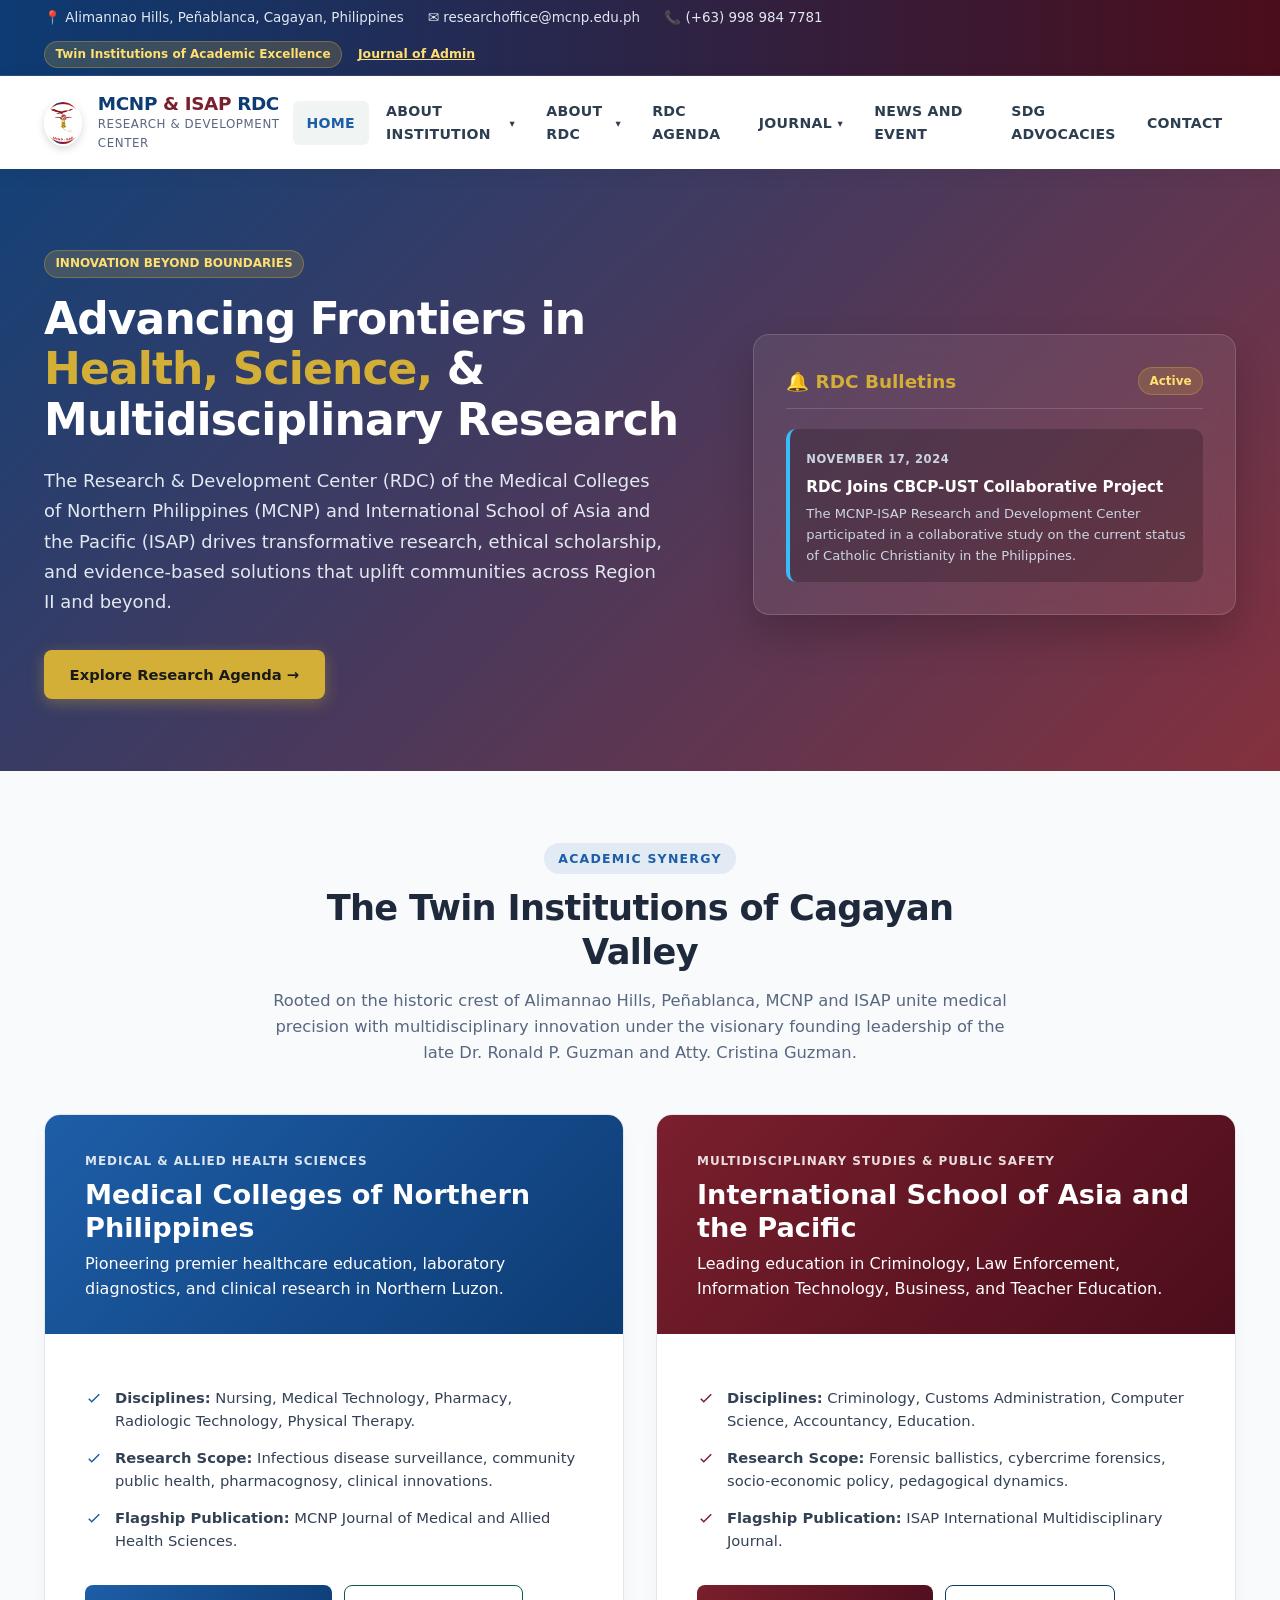
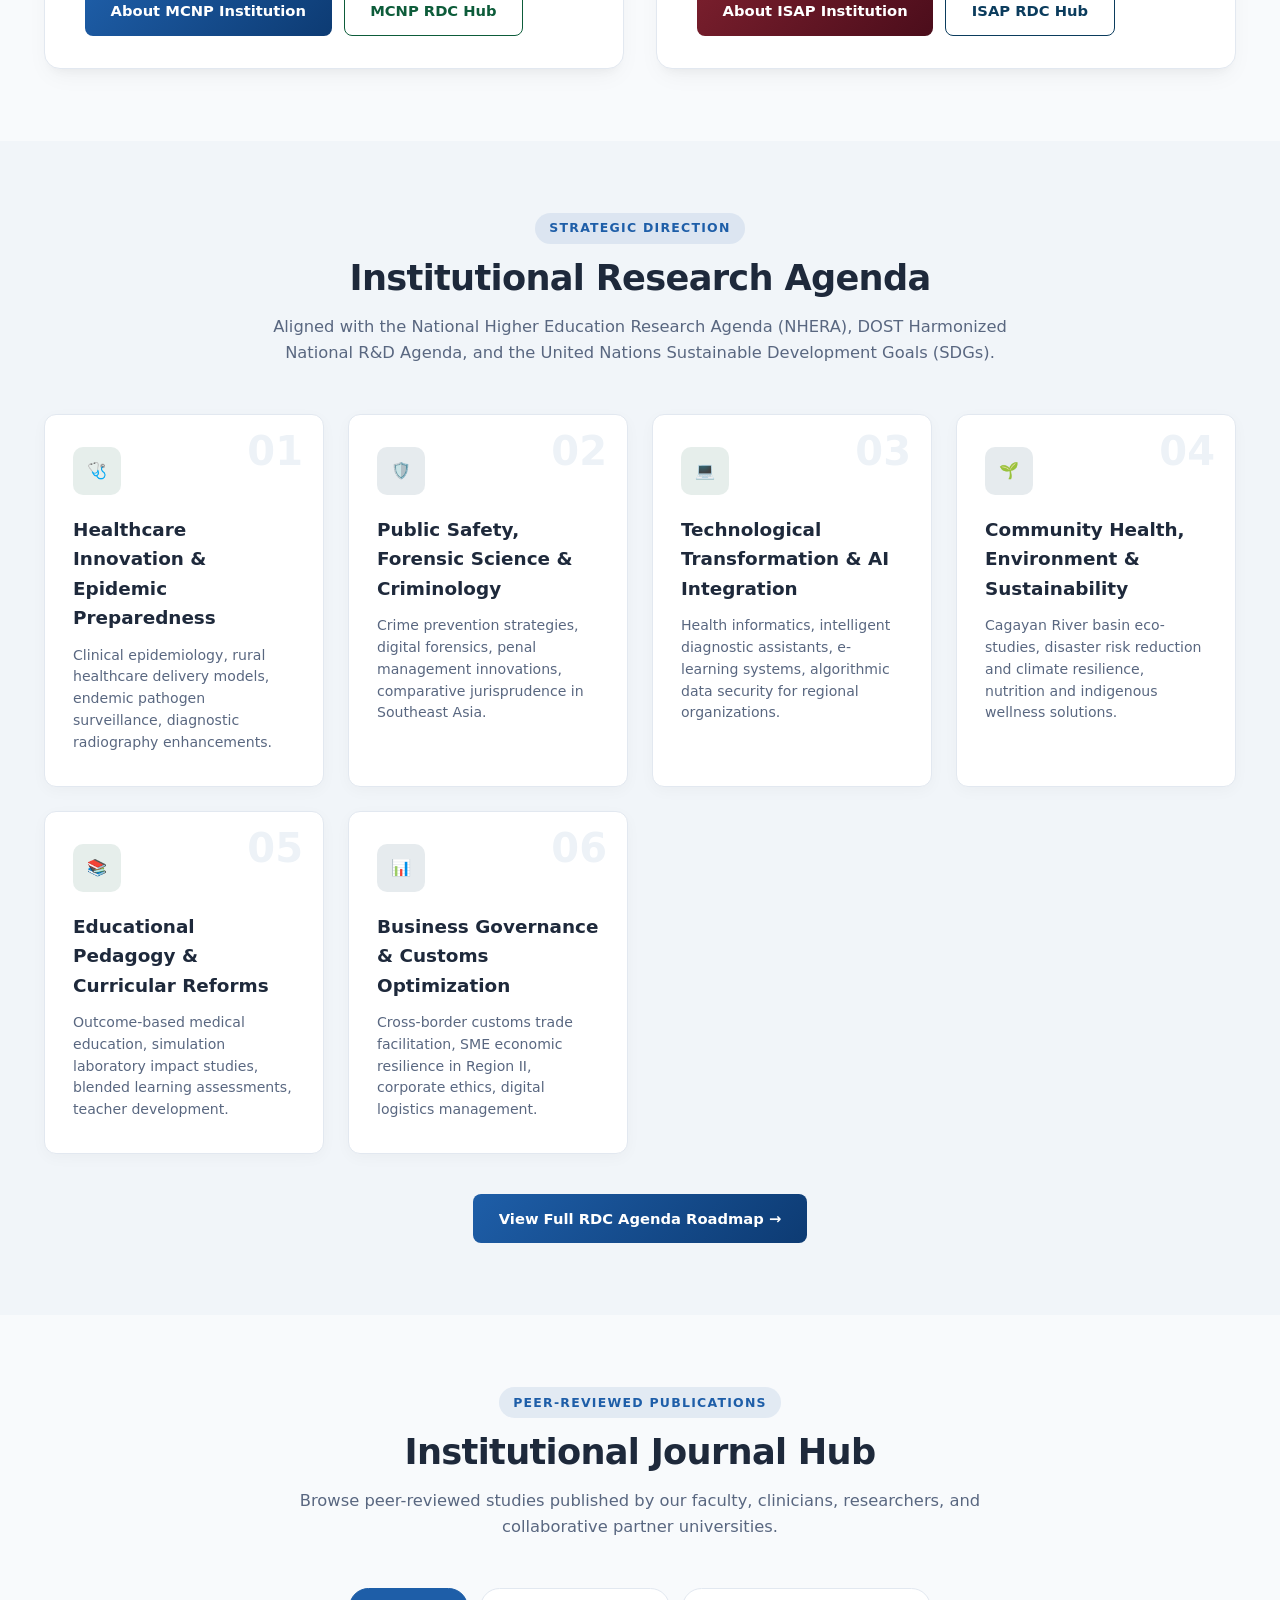
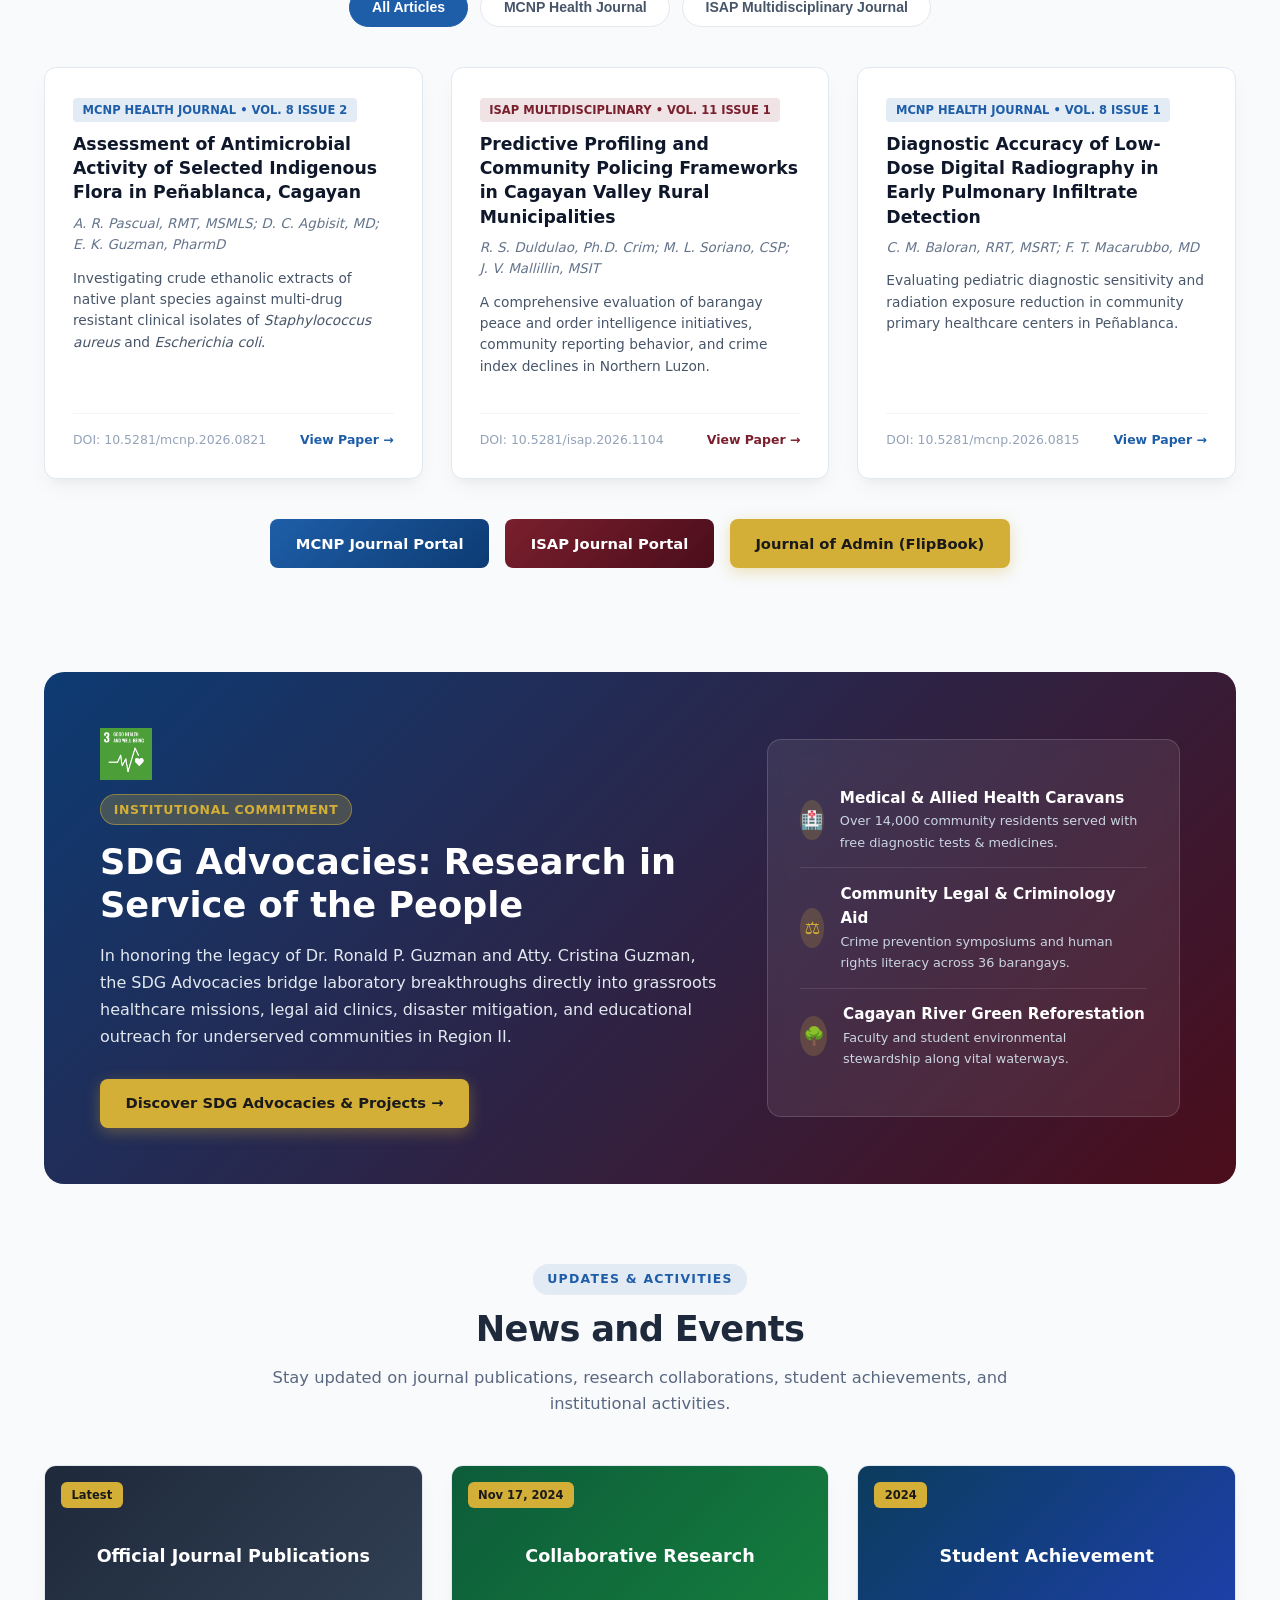
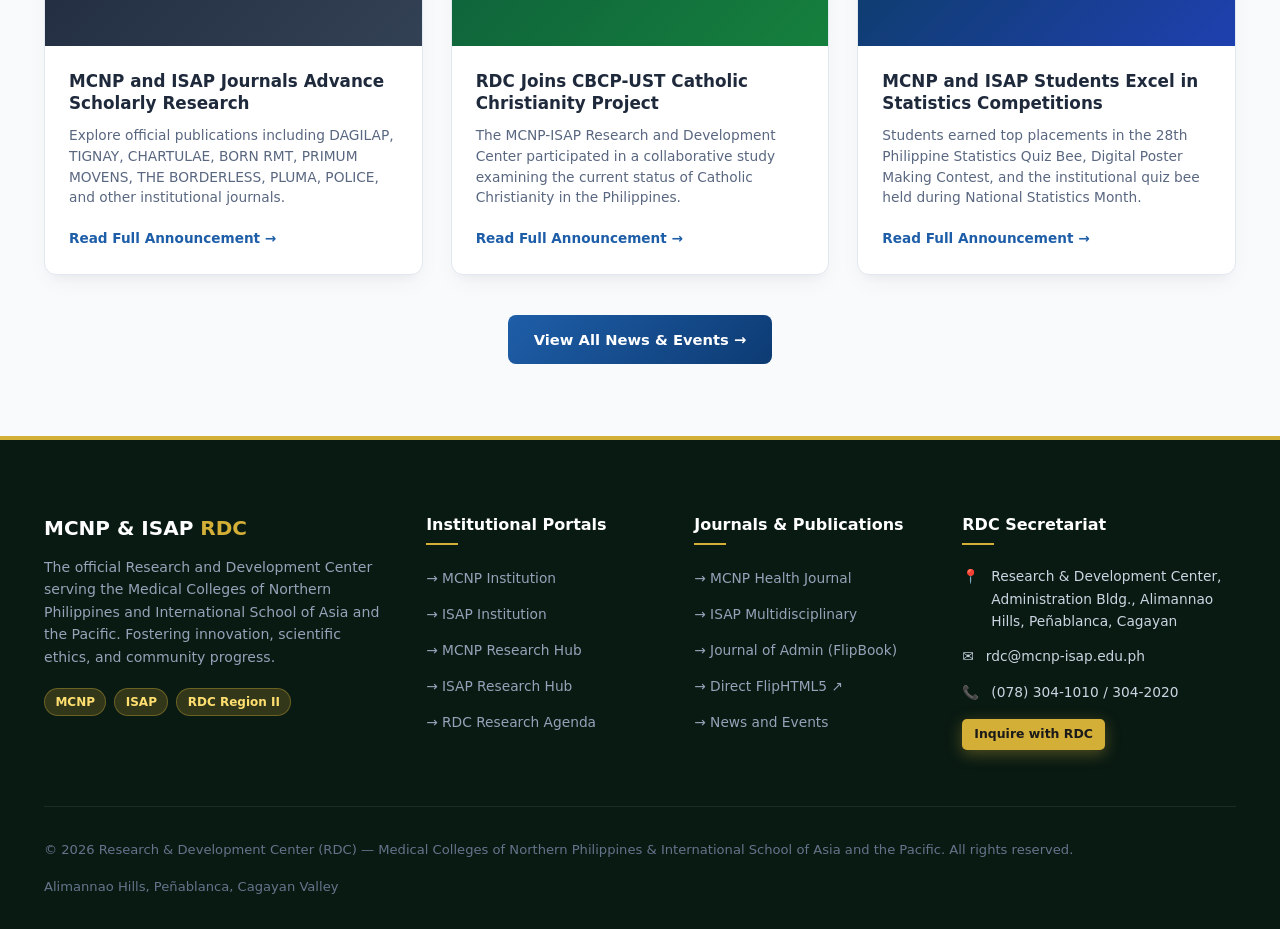
==== index.html @ 2d0bb9cc "Initial commit: RDC website" ====
<!DOCTYPE html>
<html lang="en">
<head>
  <meta charset="UTF-8">
  <meta name="viewport" content="width=device-width, initial-scale=1.0">
  <title>RDC | Research &amp; Development Center - MCNP &amp; ISAP</title>
  <meta name="description" content="Official Research and Development Center (RDC) of Medical Colleges of Northern Philippines (MCNP) and International School of Asia and the Pacific (ISAP).">
  <link rel="stylesheet" href="css/style.css">
</head>
<body>

  <!-- Top Institutional Bar -->
  <header class="topbar">
    <div class="container">
      <div class="topbar-info">
        <span>📍 Alimannao Hills, Peñablanca, Cagayan, Philippines</span>
        <span>✉️ researchoffice@mcnp.edu.ph</span>
        <span>📞 (+63) 998 984 7781</span>
      </div>
      <div class="topbar-right">
        <span class="badge-pill">Twin Institutions of Academic Excellence</span>
        <a href="journal-admin.html" style="color: #ffdf70; font-weight: 600; text-decoration: underline; font-size: 0.78rem;">Journal of Admin</a>
      </div>
    </div>
  </header>

  <!-- Main Navigation Header -->
  <header class="main-header">
    <div class="container">
      <div class="header-inner">
        <!-- Brand / Logos -->
        <a href="index.html" class="brand-wrapper">
          <div class="brand-logos">
            <img class="brand-header-image" src="assets/MCNP%20.%20ISAP%20FB%20PROFILE%20copy.png" alt="MCNP and ISAP" title="Medical Colleges of Northern Philippines and International School of Asia and the Pacific">
          </div>
          <div class="brand-text">
            <h1>MCNP <span>&amp; ISAP</span> RDC</h1>
            <p>Research &amp; Development Center</p>
          </div>
        </a>

        <!-- Desktop & Mobile Navigation Menu -->
        <nav class="main-nav" aria-label="Main Navigation">
          <ul class="nav-menu">
            <!-- 1. HOME -->
            <li class="nav-item">
              <a href="index.html" class="nav-link active">HOME</a>
            </li>

            <!-- 2. ABOUT INSTITUTION (Dropdown: MCNP, ISAP) -->
            <li class="nav-item dropdown">
              <a href="about-mcnp.html" class="nav-link">
                ABOUT INSTITUTION <span class="arrow">&#9662;</span>
              </a>
              <div class="dropdown-menu">
                <a href="about-mcnp.html" class="dropdown-link">
                  <span>Medical Colleges of Northern Philippines</span>
                  <span class="dropdown-badge badge-mcnp">MCNP</span>
                </a>
                <a href="about-isap.html" class="dropdown-link">
                  <span>International School of Asia and the Pacific</span>
                  <span class="dropdown-badge badge-isap">ISAP</span>
                </a>
              </div>
            </li>

            <!-- 3. ABOUT RDC (Dropdown: MCNP, ISAP) -->
            <li class="nav-item dropdown">
              <a href="about-rdc-mcnp.html" class="nav-link">
                ABOUT RDC <span class="arrow">&#9662;</span>
              </a>
              <div class="dropdown-menu">
                <a href="about-rdc-mcnp.html" class="dropdown-link">
                  <span>MCNP Research &amp; Development</span>
                  <span class="dropdown-badge badge-mcnp">MCNP</span>
                </a>
                <a href="about-rdc-isap.html" class="dropdown-link">
                  <span>ISAP Research &amp; Development</span>
                  <span class="dropdown-badge badge-isap">ISAP</span>
                </a>
              </div>
            </li>

            <!-- 4. RDC AGENDA -->
            <li class="nav-item">
              <a href="rdc-agenda.html" class="nav-link">RDC AGENDA</a>
            </li>

            <!-- 5. JOURNAL (Dropdown: MCNP, ISAP, ADMIN) -->
            <li class="nav-item dropdown">
              <a href="journal-mcnp.html" class="nav-link">
                JOURNAL <span class="arrow">&#9662;</span>
              </a>
              <div class="dropdown-menu">
                <a href="journal-mcnp.html" class="dropdown-link">
                  <span>MCNP Health &amp; Allied Sciences</span>
                  <span class="dropdown-badge badge-mcnp">MCNP</span>
                </a>
                <a href="journal-isap.html" class="dropdown-link">
                  <span>ISAP Multidisciplinary Journal</span>
                  <span class="dropdown-badge badge-isap">ISAP</span>
                </a>
                <a href="journal-admin.html" class="dropdown-link">
                  <span>Journal of Admin (Faculty Research)</span>
                  <span class="dropdown-badge badge-admin">ADMIN</span>
                </a>
                <a href="https://online.fliphtml5.com/ffqhu/swzy/#p=1" target="_blank" rel="noopener noreferrer" class="dropdown-link" style="border-top: 1px dashed var(--border-color); color: #b89726; font-size: 0.82rem;">
                  <span>Direct Online FlipBook ↗</span>
                  <span class="dropdown-badge badge-admin">FlipHTML5</span>
                </a>
              </div>
            </li>

            <!-- 6. NEWS AND EVENT -->
            <li class="nav-item">
              <a href="news-events.html" class="nav-link">NEWS AND EVENT</a>
            </li>

            <!-- 7. SDG ADVOCACIES -->
            <li class="nav-item">
              <a href="adg-advocacy.html" class="nav-link">SDG ADVOCACIES</a>
            </li>

            <!-- 8. CONTACT -->
            <li class="nav-item">
              <a href="contact.html" class="nav-link">CONTACT</a>
            </li>
          </ul>
        </nav>

        <!-- Mobile Menu Toggle Button -->
        <button class="mobile-toggle" aria-label="Toggle Navigation">&#9776;</button>
      </div>
    </div>
  </header>

  <!-- Hero Section -->
  <section class="hero-section">
    <div class="container">
      <div class="hero-grid">
        <div class="hero-content">
          <span class="badge-pill" style="margin-bottom: 1rem; display: inline-block;">INNOVATION BEYOND BOUNDARIES</span>
          <h2>Advancing Frontiers in <span>Health, Science,</span> &amp; Multidisciplinary Research</h2>
          <p class="hero-lead">
            The Research &amp; Development Center (RDC) of the Medical Colleges of Northern Philippines (MCNP) and International School of Asia and the Pacific (ISAP) drives transformative research, ethical scholarship, and evidence-based solutions that uplift communities across Region II and beyond.
          </p>
          <div class="hero-actions">
            <a href="rdc-agenda.html" class="btn btn-gold">Explore Research Agenda &rarr;</a>
          </div>
        </div>

        <!-- Quick Announcements Card -->
        <div class="hero-card">
          <div class="hero-card-header">
            <h3>🔔 RDC Bulletins</h3>
            <span class="badge-pill">Active</span>
          </div>
          <div class="hero-announcement">
            <div class="announcement-item" style="border-left-color: #38bdf8;">
              <span class="announcement-date">November 17, 2024</span>
              <h4>RDC Joins CBCP-UST Collaborative Project</h4>
              <p>The MCNP-ISAP Research and Development Center participated in a collaborative study on the current status of Catholic Christianity in the Philippines.</p>
            </div>
          </div>
        </div>
      </div>
    </div>
  </section>

  <!-- Twin Institutions Overview Section -->
  <section class="section">
    <div class="container">
      <div class="section-title-wrap">
        <span class="section-tag">Academic Synergy</span>
        <h2 class="section-title">The Twin Institutions of Cagayan Valley</h2>
        <p class="section-desc">
          Rooted on the historic crest of Alimannao Hills, Peñablanca, MCNP and ISAP unite medical precision with multidisciplinary innovation under the visionary founding leadership of the late Dr. Ronald P. Guzman and Atty. Cristina Guzman.
        </p>
      </div>

      <div class="institutions-grid">
        <!-- MCNP Card -->
        <article class="inst-card">
          <div class="inst-banner inst-banner-mcnp">
            <span class="inst-badge-text">Medical &amp; Allied Health Sciences</span>
            <h3>Medical Colleges of Northern Philippines</h3>
            <p>Pioneering premier healthcare education, laboratory diagnostics, and clinical research in Northern Luzon.</p>
          </div>
          <div class="inst-body">
            <div class="inst-features">
              <div class="inst-feature-item">
                <svg width="18" height="18" fill="none" stroke="#0d5c3a" stroke-width="2" viewBox="0 0 24 24"><path d="M5 13l4 4L19 7"/></svg>
                <span><strong>Disciplines:</strong> Nursing, Medical Technology, Pharmacy, Radiologic Technology, Physical Therapy.</span>
              </div>
              <div class="inst-feature-item">
                <svg width="18" height="18" fill="none" stroke="#0d5c3a" stroke-width="2" viewBox="0 0 24 24"><path d="M5 13l4 4L19 7"/></svg>
                <span><strong>Research Scope:</strong> Infectious disease surveillance, community public health, pharmacognosy, clinical innovations.</span>
              </div>
              <div class="inst-feature-item">
                <svg width="18" height="18" fill="none" stroke="#0d5c3a" stroke-width="2" viewBox="0 0 24 24"><path d="M5 13l4 4L19 7"/></svg>
                <span><strong>Flagship Publication:</strong> MCNP Journal of Medical and Allied Health Sciences.</span>
              </div>
            </div>
            <div style="display: flex; gap: 0.75rem; flex-wrap: wrap;">
              <a href="about-mcnp.html" class="btn btn-mcnp">About MCNP Institution</a>
              <a href="about-rdc-mcnp.html" class="btn btn-outline-white" style="color: #0d5c3a; border-color: #0d5c3a;">MCNP RDC Hub</a>
            </div>
          </div>
        </article>

        <!-- ISAP Card -->
        <article class="inst-card">
          <div class="inst-banner inst-banner-isap">
            <span class="inst-badge-text">Multidisciplinary Studies &amp; Public Safety</span>
            <h3>International School of Asia and the Pacific</h3>
            <p>Leading education in Criminology, Law Enforcement, Information Technology, Business, and Teacher Education.</p>
          </div>
          <div class="inst-body">
            <div class="inst-features">
              <div class="inst-feature-item">
                <svg width="18" height="18" fill="none" stroke="#0b3c5d" stroke-width="2" viewBox="0 0 24 24"><path d="M5 13l4 4L19 7"/></svg>
                <span><strong>Disciplines:</strong> Criminology, Customs Administration, Computer Science, Accountancy, Education.</span>
              </div>
              <div class="inst-feature-item">
                <svg width="18" height="18" fill="none" stroke="#0b3c5d" stroke-width="2" viewBox="0 0 24 24"><path d="M5 13l4 4L19 7"/></svg>
                <span><strong>Research Scope:</strong> Forensic ballistics, cybercrime forensics, socio-economic policy, pedagogical dynamics.</span>
              </div>
              <div class="inst-feature-item">
                <svg width="18" height="18" fill="none" stroke="#0b3c5d" stroke-width="2" viewBox="0 0 24 24"><path d="M5 13l4 4L19 7"/></svg>
                <span><strong>Flagship Publication:</strong> ISAP International Multidisciplinary Journal.</span>
              </div>
            </div>
            <div style="display: flex; gap: 0.75rem; flex-wrap: wrap;">
              <a href="about-isap.html" class="btn btn-isap">About ISAP Institution</a>
              <a href="about-rdc-isap.html" class="btn btn-outline-white" style="color: #0b3c5d; border-color: #0b3c5d;">ISAP RDC Hub</a>
            </div>
          </div>
        </article>
      </div>
    </div>
  </section>

  <!-- RDC Agenda Section -->
  <section class="section" style="background: #f1f5f9;">
    <div class="container">
      <div class="section-title-wrap">
        <span class="section-tag">Strategic Direction</span>
        <h2 class="section-title">Institutional Research Agenda</h2>
        <p class="section-desc">
          Aligned with the National Higher Education Research Agenda (NHERA), DOST Harmonized National R&amp;D Agenda, and the United Nations Sustainable Development Goals (SDGs).
        </p>
      </div>

      <div class="agenda-grid">
        <div class="agenda-card">
          <span class="agenda-num">01</span>
          <div class="agenda-icon">🩺</div>
          <h4>Healthcare Innovation &amp; Epidemic Preparedness</h4>
          <p>Clinical epidemiology, rural healthcare delivery models, endemic pathogen surveillance, diagnostic radiography enhancements.</p>
        </div>

        <div class="agenda-card">
          <span class="agenda-num">02</span>
          <div class="agenda-icon">🛡️</div>
          <h4>Public Safety, Forensic Science &amp; Criminology</h4>
          <p>Crime prevention strategies, digital forensics, penal management innovations, comparative jurisprudence in Southeast Asia.</p>
        </div>

        <div class="agenda-card">
          <span class="agenda-num">03</span>
          <div class="agenda-icon">💻</div>
          <h4>Technological Transformation &amp; AI Integration</h4>
          <p>Health informatics, intelligent diagnostic assistants, e-learning systems, algorithmic data security for regional organizations.</p>
        </div>

        <div class="agenda-card">
          <span class="agenda-num">04</span>
          <div class="agenda-icon">🌱</div>
          <h4>Community Health, Environment &amp; Sustainability</h4>
          <p>Cagayan River basin eco-studies, disaster risk reduction and climate resilience, nutrition and indigenous wellness solutions.</p>
        </div>

        <div class="agenda-card">
          <span class="agenda-num">05</span>
          <div class="agenda-icon">📚</div>
          <h4>Educational Pedagogy &amp; Curricular Reforms</h4>
          <p>Outcome-based medical education, simulation laboratory impact studies, blended learning assessments, teacher development.</p>
        </div>

        <div class="agenda-card">
          <span class="agenda-num">06</span>
          <div class="agenda-icon">📊</div>
          <h4>Business Governance &amp; Customs Optimization</h4>
          <p>Cross-border customs trade facilitation, SME economic resilience in Region II, corporate ethics, digital logistics management.</p>
        </div>
      </div>

      <div style="text-align: center; margin-top: 2.5rem;">
        <a href="rdc-agenda.html" class="btn btn-mcnp">View Full RDC Agenda Roadmap &rarr;</a>
      </div>
    </div>
  </section>

  <!-- Featured Journals Showcase -->
  <section class="section">
    <div class="container">
      <div class="section-title-wrap">
        <span class="section-tag">Peer-Reviewed Publications</span>
        <h2 class="section-title">Institutional Journal Hub</h2>
        <p class="section-desc">
          Browse peer-reviewed studies published by our faculty, clinicians, researchers, and collaborative partner universities.
        </p>
      </div>

      <!-- Journal Tabs -->
      <div class="journal-tabs-wrap">
        <button class="tab-btn active" data-filter="all">All Articles</button>
        <button class="tab-btn" data-filter="mcnp">MCNP Health Journal</button>
        <button class="tab-btn" data-filter="isap">ISAP Multidisciplinary Journal</button>
      </div>

      <div class="articles-grid">
        <!-- Article 1: MCNP -->
        <article class="article-card" data-journal="mcnp">
          <div class="article-header">
            <span class="article-journal-badge badge-mcnp">MCNP Health Journal • Vol. 8 Issue 2</span>
            <h3 class="article-title">Assessment of Antimicrobial Activity of Selected Indigenous Flora in Peñablanca, Cagayan</h3>
            <p class="article-authors">A. R. Pascual, RMT, MSMLS; D. C. Agbisit, MD; E. K. Guzman, PharmD</p>
            <p class="article-abstract">
              Investigating crude ethanolic extracts of native plant species against multi-drug resistant clinical isolates of <em>Staphylococcus aureus</em> and <em>Escherichia coli</em>.
            </p>
          </div>
          <div class="article-meta">
            <span>DOI: 10.5281/mcnp.2026.0821</span>
            <a href="journal-mcnp.html" style="color: var(--mcnp-green); font-weight: 700;">View Paper &rarr;</a>
          </div>
        </article>

        <!-- Article 2: ISAP -->
        <article class="article-card" data-journal="isap">
          <div class="article-header">
            <span class="article-journal-badge badge-isap">ISAP Multidisciplinary • Vol. 11 Issue 1</span>
            <h3 class="article-title">Predictive Profiling and Community Policing Frameworks in Cagayan Valley Rural Municipalities</h3>
            <p class="article-authors">R. S. Duldulao, Ph.D. Crim; M. L. Soriano, CSP; J. V. Mallillin, MSIT</p>
            <p class="article-abstract">
              A comprehensive evaluation of barangay peace and order intelligence initiatives, community reporting behavior, and crime index declines in Northern Luzon.
            </p>
          </div>
          <div class="article-meta">
            <span>DOI: 10.5281/isap.2026.1104</span>
            <a href="journal-isap.html" style="color: var(--isap-blue); font-weight: 700;">View Paper &rarr;</a>
          </div>
        </article>

        <!-- Article 3: MCNP -->
        <article class="article-card" data-journal="mcnp">
          <div class="article-header">
            <span class="article-journal-badge badge-mcnp">MCNP Health Journal • Vol. 8 Issue 1</span>
            <h3 class="article-title">Diagnostic Accuracy of Low-Dose Digital Radiography in Early Pulmonary Infiltrate Detection</h3>
            <p class="article-authors">C. M. Baloran, RRT, MSRT; F. T. Macarubbo, MD</p>
            <p class="article-abstract">
              Evaluating pediatric diagnostic sensitivity and radiation exposure reduction in community primary healthcare centers in Peñablanca.
            </p>
          </div>
          <div class="article-meta">
            <span>DOI: 10.5281/mcnp.2026.0815</span>
            <a href="journal-mcnp.html" style="color: var(--mcnp-green); font-weight: 700;">View Paper &rarr;</a>
          </div>
        </article>
      </div>

      <div style="text-align: center; margin-top: 2.5rem; display: flex; justify-content: center; gap: 1rem; flex-wrap: wrap;">
        <a href="journal-mcnp.html" class="btn btn-mcnp">MCNP Journal Portal</a>
        <a href="journal-isap.html" class="btn btn-isap">ISAP Journal Portal</a>
        <a href="journal-admin.html" class="btn btn-gold">Journal of Admin (FlipBook)</a>
      </div>
    </div>
  </section>

  <!-- SDG Advocacies Section Callout -->
  <section class="container">
    <div class="advocacy-callout">
      <div class="advocacy-inner">
        <div>
          <img class="sdg-icon-image" src="assets/E%20SDG%20Icons%20WEB/E-WEB-Goal-03.png" alt="Sustainable Development Goal 3: Good Health and Well-Being">
          <span class="advocacy-badge">Institutional Commitment</span>
          <h2>SDG Advocacies: Research in Service of the People</h2>
          <p>
            In honoring the legacy of Dr. Ronald P. Guzman and Atty. Cristina Guzman, the SDG Advocacies bridge laboratory breakthroughs directly into grassroots healthcare missions, legal aid clinics, disaster mitigation, and educational outreach for underserved communities in Region II.
          </p>
          <a href="adg-advocacy.html" class="btn btn-gold">Discover SDG Advocacies &amp; Projects &rarr;</a>
        </div>
        <div class="advocacy-stats-box">
          <div class="advocacy-stat-row">
            <div class="stat-icon">🏥</div>
            <div class="stat-text">
              <h5>Medical &amp; Allied Health Caravans</h5>
              <p>Over 14,000 community residents served with free diagnostic tests &amp; medicines.</p>
            </div>
          </div>
          <div class="advocacy-stat-row">
            <div class="stat-icon">⚖️</div>
            <div class="stat-text">
              <h5>Community Legal &amp; Criminology Aid</h5>
              <p>Crime prevention symposiums and human rights literacy across 36 barangays.</p>
            </div>
          </div>
          <div class="advocacy-stat-row">
            <div class="stat-icon">🌳</div>
            <div class="stat-text">
              <h5>Cagayan River Green Reforestation</h5>
              <p>Faculty and student environmental stewardship along vital waterways.</p>
            </div>
          </div>
        </div>
      </div>
    </div>
  </section>

  <!-- News & Events Section -->
  <section class="section" style="padding-top: 1rem;">
    <div class="container">
      <div class="section-title-wrap">
        <span class="section-tag">Updates &amp; Activities</span>
        <h2 class="section-title">News and Events</h2>
        <p class="section-desc">Stay updated on journal publications, research collaborations, student achievements, and institutional activities.</p>
      </div>

      <div class="news-grid">
        <div class="news-card">
          <div class="news-thumbnail">
            <span class="news-date-badge">Latest</span>
            <div>
              <h4 style="font-size: 1.1rem; color: #fff;">Official Journal Publications</h4>
            </div>
          </div>
          <div class="news-content">
            <div>
              <h3 class="news-title">MCNP and ISAP Journals Advance Scholarly Research</h3>
              <p class="news-excerpt">Explore official publications including DAGILAP, TIGNAY, CHARTULAE, BORN RMT, PRIMUM MOVENS, THE BORDERLESS, PLUMA, POLICE, and other institutional journals.</p>
            </div>
            <a href="news-events.html" class="news-link">Read Full Announcement &rarr;</a>
          </div>
        </div>

        <div class="news-card">
          <div class="news-thumbnail" style="background: linear-gradient(135deg, #0d5c3a, #15803d);">
            <span class="news-date-badge">Nov 17, 2024</span>
            <div>
              <h4 style="font-size: 1.1rem; color: #fff;">Collaborative Research</h4>
            </div>
          </div>
          <div class="news-content">
            <div>
              <h3 class="news-title">RDC Joins CBCP-UST Catholic Christianity Project</h3>
              <p class="news-excerpt">The MCNP-ISAP Research and Development Center participated in a collaborative study examining the current status of Catholic Christianity in the Philippines.</p>
            </div>
            <a href="news-events.html" class="news-link">Read Full Announcement &rarr;</a>
          </div>
        </div>

        <div class="news-card">
          <div class="news-thumbnail" style="background: linear-gradient(135deg, #0b3c5d, #1e40af);">
            <span class="news-date-badge">2024</span>
            <div>
              <h4 style="font-size: 1.1rem; color: #fff;">Student Achievement</h4>
            </div>
          </div>
          <div class="news-content">
            <div>
              <h3 class="news-title">MCNP and ISAP Students Excel in Statistics Competitions</h3>
              <p class="news-excerpt">Students earned top placements in the 28th Philippine Statistics Quiz Bee, Digital Poster Making Contest, and the institutional quiz bee held during National Statistics Month.</p>
            </div>
            <a href="news-events.html" class="news-link">Read Full Announcement &rarr;</a>
          </div>
        </div>
      </div>

      <div style="text-align: center; margin-top: 2.5rem;">
        <a href="news-events.html" class="btn btn-mcnp">View All News &amp; Events &rarr;</a>
      </div>
    </div>
  </section>

  <!-- Footer -->
  <footer class="site-footer">
    <div class="container">
      <div class="footer-grid">
        <div class="footer-brand">
          <h4>MCNP &amp; ISAP <span>RDC</span></h4>
          <p>
            The official Research and Development Center serving the Medical Colleges of Northern Philippines and International School of Asia and the Pacific. Fostering innovation, scientific ethics, and community progress.
          </p>
          <div style="display: flex; gap: 0.5rem;">
            <span class="badge-pill">MCNP</span>
            <span class="badge-pill">ISAP</span>
            <span class="badge-pill">RDC Region II</span>
          </div>
        </div>

        <div class="footer-col">
          <h5>Institutional Portals</h5>
          <ul class="footer-links">
            <li><a href="about-mcnp.html">&rarr; MCNP Institution</a></li>
            <li><a href="about-isap.html">&rarr; ISAP Institution</a></li>
            <li><a href="about-rdc-mcnp.html">&rarr; MCNP Research Hub</a></li>
            <li><a href="about-rdc-isap.html">&rarr; ISAP Research Hub</a></li>
            <li><a href="rdc-agenda.html">&rarr; RDC Research Agenda</a></li>
          </ul>
        </div>

        <div class="footer-col">
          <h5>Journals &amp; Publications</h5>
          <ul class="footer-links">
            <li><a href="journal-mcnp.html">&rarr; MCNP Health Journal</a></li>
            <li><a href="journal-isap.html">&rarr; ISAP Multidisciplinary</a></li>
            <li><a href="journal-admin.html">&rarr; Journal of Admin (FlipBook)</a></li>
            <li><a href="https://online.fliphtml5.com/ffqhu/swzy/#p=1" target="_blank" rel="noopener noreferrer">&rarr; Direct FlipHTML5 ↗</a></li>
            <li><a href="news-events.html">&rarr; News and Events</a></li>
          </ul>
        </div>

        <div class="footer-col">
          <h5>RDC Secretariat</h5>
          <div class="footer-contact-item">
            <span>📍</span>
            <span>Research &amp; Development Center, Administration Bldg., Alimannao Hills, Peñablanca, Cagayan</span>
          </div>
          <div class="footer-contact-item">
            <span>✉️</span>
            <span>rdc@mcnp-isap.edu.ph</span>
          </div>
          <div class="footer-contact-item">
            <span>📞</span>
            <span>(078) 304-1010 / 304-2020</span>
          </div>
          <div style="margin-top: 1rem;">
            <a href="contact.html" class="btn btn-sm btn-gold">Inquire with RDC</a>
          </div>
        </div>
      </div>

      <div class="footer-bottom">
        <div>
          &copy; 2026 Research &amp; Development Center (RDC) — Medical Colleges of Northern Philippines &amp; International School of Asia and the Pacific. All rights reserved.
        </div>
        <div>
          <span>Alimannao Hills, Peñablanca, Cagayan Valley</span>
        </div>
      </div>
    </div>
  </footer>

  <script src="js/main.js"></script>
</body>
</html>
---- css/style.css ----
/* ==========================================================================
   RDC WEBSITE - MCNP & ISAP
   Research & Development Center Stylesheet
   Standard HTML5 / CSS3 / Vanilla JS
   ========================================================================== */

:root {
  --mcnp-green: #1e5ea8;
  --mcnp-green-light: #3a75bd;
  --mcnp-green-dark: #0d3b73;
  --isap-blue: #7a1f2d;
  --isap-blue-light: #8b2a39;
  --isap-blue-dark: #4b0d1b;
  --gold: #d4af37;
  --gold-hover: #b89726;
  --gold-light: #fdf8e7;
  
  --dark-text: #1a202c;
  --muted-text: #596780;
  --light-bg: #f8fafc;
  --white: #ffffff;
  --border-color: #e2e8f0;
  --card-shadow: 0 10px 25px -5px rgba(0, 0, 0, 0.05), 0 8px 10px -6px rgba(0, 0, 0, 0.04);
  --hover-shadow: 0 20px 30px -10px rgba(13, 92, 58, 0.12);
  
  --transition: all 0.25s cubic-bezier(0.4, 0, 0.2, 1);
  --border-radius: 10px;
  --max-width: 1240px;
}

* {
  margin: 0;
  padding: 0;
  box-sizing: border-box;
}

html {
  scroll-behavior: smooth;
}

body {
  font-family: 'Segoe UI', system-ui, -apple-system, BlinkMacSystemFont, Roboto, sans-serif;
  color: var(--dark-text);
  background-color: var(--light-bg);
  line-height: 1.6;
  overflow-x: hidden;
}

a {
  color: inherit;
  text-decoration: none;
}

ul {
  list-style: none;
}

img {
  max-width: 100%;
  height: auto;
  display: block;
}

.container {
  width: 100%;
  max-width: var(--max-width);
  margin: 0 auto;
  padding: 0 1.5rem;
}

/* ==========================================================================
   TOP BAR
   ========================================================================== */
.topbar {
  background: linear-gradient(90deg, var(--mcnp-green-dark) 0%, var(--isap-blue-dark) 100%);
  color: #e2e8f0;
  font-size: 0.84rem;
  padding: 0.45rem 0;
  border-bottom: 1px solid rgba(255, 255, 255, 0.1);
}

.topbar .container {
  display: flex;
  justify-content: space-between;
  align-items: center;
  flex-wrap: wrap;
  gap: 0.75rem;
}

.topbar-info {
  display: flex;
  gap: 1.5rem;
  align-items: center;
}

.topbar-info span {
  display: inline-flex;
  align-items: center;
  gap: 0.4rem;
}

.topbar-right {
  display: flex;
  gap: 1rem;
  align-items: center;
}

.badge-pill {
  background: rgba(212, 175, 55, 0.2);
  color: #ffdf70;
  padding: 0.2rem 0.65rem;
  border-radius: 9999px;
  font-size: 0.75rem;
  font-weight: 600;
  border: 1px solid rgba(212, 175, 55, 0.35);
}

/* ==========================================================================
   HEADER & BRANDING
   ========================================================================== */
.main-header {
  background: var(--white);
  box-shadow: 0 4px 20px rgba(0, 0, 0, 0.06);
  position: sticky;
  top: 0;
  z-index: 1000;
}

.header-inner {
  display: flex;
  align-items: center;
  justify-content: space-between;
  padding: 0.85rem 0;
}

.brand-wrapper {
  display: flex;
  align-items: center;
  gap: 1rem;
  text-decoration: none;
}

.brand-logos {
  display: flex;
  align-items: center;
  gap: 0.35rem;
}

.brand-header-image {
  width: 46px;
  height: 46px;
  border-radius: 50%;
  object-fit: cover;
  display: block;
  box-shadow: 0 3px 8px rgba(0, 0, 0, 0.15);
  border: 2px solid var(--white);
}

.logo-circle {
  width: 46px;
  height: 46px;
  border-radius: 50%;
  display: flex;
  align-items: center;
  justify-content: center;
  font-weight: 800;
  font-size: 0.85rem;
  color: var(--white);
  box-shadow: 0 3px 8px rgba(0, 0, 0, 0.15);
  border: 2px solid var(--white);
}

.logo-mcnp {
  background: linear-gradient(135deg, var(--mcnp-green), #108e58);
}

.logo-isap {
  background: linear-gradient(135deg, var(--isap-blue), #2378b3);
}

.brand-text h1 {
  font-size: 1.15rem;
  font-weight: 800;
  color: var(--mcnp-green-dark);
  letter-spacing: -0.02em;
  line-height: 1.2;
}

.brand-text h1 span {
  color: var(--isap-blue);
}

.brand-text p {
  font-size: 0.74rem;
  color: var(--muted-text);
  font-weight: 500;
  text-transform: uppercase;
  letter-spacing: 0.05em;
}

/* ==========================================================================
   NAVIGATION BAR
   ========================================================================== */
.nav-menu {
  display: flex;
  align-items: center;
  gap: 0.25rem;
}

.nav-item {
  position: relative;
}

.nav-link {
  display: inline-flex;
  align-items: center;
  gap: 0.35rem;
  padding: 0.65rem 0.85rem;
  font-size: 0.88rem;
  font-weight: 600;
  color: #2c3e50;
  border-radius: 6px;
  transition: var(--transition);
  text-transform: uppercase;
  letter-spacing: 0.02em;
}

.nav-link:hover,
.nav-link.active {
  color: var(--mcnp-green);
  background: rgba(13, 92, 58, 0.06);
}

.nav-link .arrow {
  font-size: 0.65rem;
  transition: transform 0.2s ease;
}

.nav-item:hover .arrow {
  transform: rotate(180deg);
}

/* Dropdown Menu */
.dropdown-menu {
  position: absolute;
  top: 100%;
  left: 0;
  background: var(--white);
  min-width: 230px;
  border-radius: 8px;
  box-shadow: 0 15px 30px rgba(0, 0, 0, 0.12), 0 4px 8px rgba(0, 0, 0, 0.06);
  padding: 0.5rem 0;
  opacity: 0;
  visibility: hidden;
  transform: translateY(10px);
  transition: all 0.2s ease;
  border: 1px solid var(--border-color);
  z-index: 100;
}

.nav-item:hover .dropdown-menu,
.nav-item:focus-within .dropdown-menu {
  opacity: 1;
  visibility: visible;
  transform: translateY(0);
}

.dropdown-link {
  display: flex;
  align-items: center;
  justify-content: space-between;
  padding: 0.65rem 1.15rem;
  font-size: 0.86rem;
  font-weight: 600;
  color: #334155;
  transition: var(--transition);
}

.dropdown-link:hover {
  background: #f1f5f9;
  color: var(--mcnp-green);
  padding-left: 1.4rem;
}

.dropdown-badge {
  font-size: 0.68rem;
  padding: 0.15rem 0.45rem;
  border-radius: 4px;
  font-weight: 700;
  background: #e2e8f0;
  color: #475569;
}

.badge-mcnp {
  background: rgba(30, 94, 168, 0.12);
  color: #1e5ea8;
}

.badge-isap {
  background: rgba(122, 31, 45, 0.12);
  color: #7a1f2d;
}

.badge-admin {
  background: rgba(212, 175, 55, 0.2);
  color: #926f0d;
}

/* Mobile Toggle */
.mobile-toggle {
  display: none;
  background: none;
  border: none;
  font-size: 1.5rem;
  color: var(--dark-text);
  cursor: pointer;
  padding: 0.5rem;
}

/* ==========================================================================
   HERO SECTION
   ========================================================================== */
.hero-section {
  position: relative;
  background: linear-gradient(135deg, rgba(13, 59, 115, 0.97) 0%, rgba(122, 31, 45, 0.92) 100%),
              url('data:image/svg+xml;utf8,<svg xmlns="http://www.w3.org/2000/svg" width="60" height="60" viewBox="0 0 60 60"><circle cx="30" cy="30" r="1.5" fill="rgba(255,255,255,0.06)"/></svg>');
  color: var(--white);
  padding: 5rem 0 4.5rem;
  overflow: hidden;
}

.hero-grid {
  display: grid;
  grid-template-columns: 1.15fr 0.85fr;
  gap: 3.5rem;
  align-items: center;
}

.hero-content h2 {
  font-size: 2.75rem;
  font-weight: 800;
  line-height: 1.15;
  margin-bottom: 1.25rem;
  letter-spacing: -0.02em;
}

.hero-content h2 span {
  color: var(--gold);
}

.hero-lead {
  font-size: 1.12rem;
  line-height: 1.7;
  color: #e2e8f0;
  margin-bottom: 2rem;
  max-width: 95%;
}

.hero-actions {
  display: flex;
  gap: 1rem;
  flex-wrap: wrap;
}

.btn {
  display: inline-flex;
  align-items: center;
  gap: 0.5rem;
  padding: 0.8rem 1.6rem;
  border-radius: 8px;
  font-weight: 700;
  font-size: 0.92rem;
  cursor: pointer;
  transition: var(--transition);
  border: none;
}

.btn-gold {
  background: var(--gold);
  color: #1a1a1a;
  box-shadow: 0 4px 15px rgba(212, 175, 55, 0.35);
}

.btn-gold:hover {
  background: #e6bf43;
  transform: translateY(-2px);
  box-shadow: 0 6px 20px rgba(212, 175, 55, 0.45);
}

.btn-outline-white {
  background: rgba(255, 255, 255, 0.08);
  color: var(--white);
  border: 1px solid rgba(255, 255, 255, 0.3);
  backdrop-filter: blur(4px);
}

.btn-outline-white:hover {
  background: var(--white);
  color: var(--mcnp-green-dark);
  transform: translateY(-2px);
}

.btn-mcnp {
  background: linear-gradient(135deg, #1e5ea8 0%, #0d3b73 100%);
  color: var(--white);
}

.btn-mcnp:hover {
  background: linear-gradient(135deg, #2b6db8 0%, #124a85 100%);
  transform: translateY(-2px);
}

.btn-isap {
  background: linear-gradient(135deg, #7a1f2d 0%, #4b0d1b 100%);
  color: var(--white);
}

.btn-isap:hover {
  background: linear-gradient(135deg, #8b2a39 0%, #5d1222 100%);
  transform: translateY(-2px);
}

/* Quick Notice Card in Hero */
.hero-card {
  background: rgba(255, 255, 255, 0.07);
  backdrop-filter: blur(12px);
  border: 1px solid rgba(255, 255, 255, 0.15);
  border-radius: 16px;
  padding: 2rem;
  box-shadow: 0 20px 40px rgba(0, 0, 0, 0.2);
}

.hero-card-header {
  display: flex;
  justify-content: space-between;
  align-items: center;
  margin-bottom: 1.25rem;
  padding-bottom: 0.75rem;
  border-bottom: 1px solid rgba(255, 255, 255, 0.15);
}

.hero-card-header h3 {
  font-size: 1.15rem;
  color: var(--gold);
}

.hero-announcement {
  display: flex;
  flex-direction: column;
  gap: 1rem;
}

.announcement-item {
  background: rgba(0, 0, 0, 0.2);
  padding: 1rem;
  border-radius: 10px;
  border-left: 4px solid var(--gold);
}

.announcement-date {
  font-size: 0.72rem;
  color: #cbd5e1;
  text-transform: uppercase;
  letter-spacing: 0.05em;
  font-weight: 600;
}

.announcement-item h4 {
  font-size: 0.95rem;
  margin: 0.25rem 0;
  color: #ffffff;
}

.announcement-item p {
  font-size: 0.82rem;
  color: #cbd5e1;
}

/* ==========================================================================
   METRICS COUNTER BAR
   ========================================================================== */
.metrics-section {
  margin-top: -2rem;
  position: relative;
  z-index: 10;
  margin-bottom: 3.5rem;
}

.metrics-grid {
  display: grid;
  grid-template-columns: repeat(4, 1fr);
  gap: 1.25rem;
  background: var(--white);
  padding: 1.75rem 2rem;
  border-radius: 14px;
  box-shadow: 0 12px 30px rgba(0, 0, 0, 0.08);
  border: 1px solid var(--border-color);
}

.metric-card {
  text-align: center;
  border-right: 1px solid #edf2f7;
  padding: 0.5rem 1rem;
}

.metric-card:last-child {
  border-right: none;
}

.metric-number {
  font-size: 2.25rem;
  font-weight: 800;
  color: var(--mcnp-green);
  line-height: 1.1;
  margin-bottom: 0.25rem;
}

.metric-card:nth-child(2) .metric-number {
  color: var(--isap-blue);
}

.metric-card:nth-child(3) .metric-number {
  color: #b89726;
}

.metric-label {
  font-size: 0.82rem;
  font-weight: 600;
  color: var(--muted-text);
  text-transform: uppercase;
  letter-spacing: 0.03em;
}

/* ==========================================================================
   SECTION HEADINGS
   ========================================================================== */
.section {
  padding: 4.5rem 0;
}

.section-title-wrap {
  text-align: center;
  max-width: 750px;
  margin: 0 auto 3rem;
}

.section-tag {
  display: inline-block;
  font-size: 0.78rem;
  font-weight: 700;
  text-transform: uppercase;
  letter-spacing: 0.1em;
  color: #1e5ea8;
  background: rgba(30, 94, 168, 0.1);
  padding: 0.35rem 0.9rem;
  border-radius: 50px;
  margin-bottom: 0.75rem;
}

.section-title {
  font-size: 2.2rem;
  font-weight: 800;
  color: #1e293b;
  letter-spacing: -0.02em;
  line-height: 1.25;
  margin-bottom: 0.85rem;
}

.section-desc {
  font-size: 1.02rem;
  color: var(--muted-text);
}

/* ==========================================================================
   TWIN INSTITUTIONS HIGHLIGHTS
   ========================================================================== */
.institutions-grid {
  display: grid;
  grid-template-columns: 1fr 1fr;
  gap: 2rem;
}

.inst-card {
  background: var(--white);
  border-radius: 16px;
  overflow: hidden;
  box-shadow: var(--card-shadow);
  border: 1px solid var(--border-color);
  transition: var(--transition);
  display: flex;
  flex-direction: column;
}

.inst-card:hover {
  transform: translateY(-6px);
  box-shadow: 0 20px 30px -10px rgba(30, 94, 168, 0.18), 0 10px 20px -12px rgba(122, 31, 45, 0.16);
}

.inst-banner {
  padding: 2rem 2.5rem;
  color: var(--white);
  position: relative;
}

.inst-banner-mcnp {
  background: linear-gradient(135deg, #1e5ea8 0%, #0d3b73 100%);
}

.inst-banner-isap {
  background: linear-gradient(135deg, #7a1f2d 0%, #4b0d1b 100%);
}

.inst-badge-text {
  font-size: 0.75rem;
  letter-spacing: 0.08em;
  font-weight: 700;
  text-transform: uppercase;
  opacity: 0.85;
}

.inst-banner h3 {
  font-size: 1.7rem;
  font-weight: 800;
  margin: 0.4rem 0;
  line-height: 1.2;
}

.inst-body {
  padding: 2rem 2.5rem;
  display: flex;
  flex-direction: column;
  flex-grow: 1;
  justify-content: space-between;
}

.inst-features {
  margin: 1.25rem 0 2rem;
  display: flex;
  flex-direction: column;
  gap: 0.8rem;
}

.inst-feature-item {
  display: flex;
  align-items: flex-start;
  gap: 0.75rem;
  font-size: 0.92rem;
  color: #334155;
}

.inst-card:nth-child(1) .inst-feature-item svg {
  stroke: #1e5ea8;
}

.inst-card:nth-child(2) .inst-feature-item svg {
  stroke: #7a1f2d;
}

.inst-feature-item svg {
  flex-shrink: 0;
  margin-top: 0.2rem;
}

/* ==========================================================================
   RDC AGENDA PILLARS
   ========================================================================== */
.agenda-grid {
  display: grid;
  grid-template-columns: repeat(auto-fit, minmax(280px, 1fr));
  gap: 1.5rem;
}

.agenda-card {
  background: var(--white);
  padding: 2rem 1.75rem;
  border-radius: 12px;
  border: 1px solid var(--border-color);
  box-shadow: 0 4px 15px rgba(0, 0, 0, 0.03);
  transition: var(--transition);
  position: relative;
  overflow: hidden;
}

.agenda-card:hover {
  transform: translateY(-5px);
  border-color: var(--mcnp-green);
  box-shadow: var(--card-shadow);
}

.agenda-num {
  font-size: 2.5rem;
  font-weight: 900;
  color: #edf2f7;
  position: absolute;
  top: 1rem;
  right: 1.25rem;
  line-height: 1;
}

.agenda-icon {
  width: 48px;
  height: 48px;
  border-radius: 10px;
  display: flex;
  align-items: center;
  justify-content: center;
  margin-bottom: 1.25rem;
  background: rgba(13, 92, 58, 0.1);
  color: var(--mcnp-green);
}

.agenda-card:nth-child(even) .agenda-icon {
  background: rgba(11, 60, 93, 0.1);
  color: var(--isap-blue);
}

.agenda-card h4 {
  font-size: 1.15rem;
  font-weight: 700;
  color: #1e293b;
  margin-bottom: 0.75rem;
}

.agenda-card p {
  font-size: 0.88rem;
  color: var(--muted-text);
  line-height: 1.55;
}

/* ==========================================================================
   JOURNAL SHOWCASE CARDS
   ========================================================================== */
.journal-tabs-wrap {
  display: flex;
  justify-content: center;
  gap: 0.75rem;
  margin-bottom: 2.5rem;
}

.tab-btn {
  padding: 0.65rem 1.4rem;
  border-radius: 50px;
  border: 1px solid var(--border-color);
  background: var(--white);
  font-weight: 600;
  font-size: 0.88rem;
  color: #475569;
  cursor: pointer;
  transition: var(--transition);
}

.tab-btn.active,
.tab-btn:hover {
  background: var(--mcnp-green);
  color: var(--white);
  border-color: var(--mcnp-green);
}

.tab-btn.isap-active {
  background: var(--isap-blue);
  color: var(--white);
  border-color: var(--isap-blue);
}

.articles-grid {
  display: grid;
  grid-template-columns: repeat(auto-fit, minmax(330px, 1fr));
  gap: 1.75rem;
}

.article-card {
  background: var(--white);
  border-radius: 12px;
  padding: 1.75rem;
  border: 1px solid var(--border-color);
  box-shadow: var(--card-shadow);
  display: flex;
  flex-direction: column;
  justify-content: space-between;
  transition: var(--transition);
}

.article-card:hover {
  transform: translateY(-4px);
  box-shadow: var(--hover-shadow);
}

.article-header {
  margin-bottom: 1rem;
}

.article-journal-badge {
  display: inline-block;
  font-size: 0.72rem;
  font-weight: 700;
  padding: 0.2rem 0.6rem;
  border-radius: 4px;
  text-transform: uppercase;
  margin-bottom: 0.6rem;
}

.article-title {
  font-size: 1.08rem;
  font-weight: 700;
  color: #0f172a;
  line-height: 1.4;
  margin-bottom: 0.5rem;
}

.article-authors {
  font-size: 0.84rem;
  color: #64748b;
  font-style: italic;
  margin-bottom: 0.75rem;
}

.article-abstract {
  font-size: 0.86rem;
  color: #475569;
  line-height: 1.55;
  margin-bottom: 1.25rem;
}

.article-meta {
  display: flex;
  justify-content: space-between;
  align-items: center;
  padding-top: 1rem;
  border-top: 1px solid #f1f5f9;
  font-size: 0.78rem;
  color: #94a3b8;
}

/* ==========================================================================
   NEWS & EVENTS LIST
   ========================================================================== */
.news-grid {
  display: grid;
  grid-template-columns: repeat(3, 1fr);
  gap: 1.75rem;
}

.news-card {
  background: var(--white);
  border-radius: 12px;
  overflow: hidden;
  border: 1px solid var(--border-color);
  box-shadow: var(--card-shadow);
  transition: var(--transition);
  display: flex;
  flex-direction: column;
}

.news-card:hover {
  transform: translateY(-5px);
  box-shadow: var(--hover-shadow);
}

.news-thumbnail {
  height: 180px;
  background: linear-gradient(135deg, #1e293b, #334155);
  display: flex;
  align-items: center;
  justify-content: center;
  color: var(--white);
  padding: 1.5rem;
  text-align: center;
  position: relative;
}

.news-date-badge {
  position: absolute;
  top: 1rem;
  left: 1rem;
  background: var(--gold);
  color: #1a1a1a;
  padding: 0.25rem 0.65rem;
  border-radius: 6px;
  font-size: 0.72rem;
  font-weight: 700;
}

.event-gallery-slider {
  position: relative;
  min-height: 8rem;
  margin-top: 1rem;
  border: 1px dashed #cbd5e1;
  border-radius: 6px;
  background: #f8fafc;
}

.event-gallery-slide {
  display: none;
  min-height: 8rem;
  align-items: center;
  justify-content: center;
  color: #94a3b8;
  text-align: center;
}

.event-gallery-slide.active {
  display: flex;
}

.rdc-sop {
  margin-top: 3rem;
  padding: 2.5rem;
  background: var(--white);
  border: 1px solid var(--border-color);
  border-radius: 14px;
  box-shadow: var(--card-shadow);
}

.rdc-sop-header {
  margin-bottom: 1.75rem;
}

.rdc-sop-header h2 {
  margin-bottom: 0.5rem;
}

.rdc-sop-header p {
  color: var(--muted-text);
  line-height: 1.7;
}

.rdc-sop-phases {
  display: grid;
  grid-template-columns: repeat(5, 1fr);
  gap: 0.75rem;
  margin-bottom: 2rem;
}

.rdc-sop-phase {
  padding: 1rem;
  background: #f8fafc;
  border: 1px solid var(--border-color);
  border-radius: 8px;
}

.rdc-sop-phase strong {
  display: block;
  color: var(--mcnp-green);
  font-size: 0.78rem;
  margin-bottom: 0.3rem;
}

.rdc-sop-phase span {
  color: #475569;
  font-size: 0.8rem;
}

.rdc-sop-stage {
  border: 1px solid var(--border-color);
  border-radius: 8px;
  margin-bottom: 0.75rem;
  overflow: hidden;
}

.rdc-sop-stage summary {
  cursor: pointer;
  padding: 1rem 1.15rem;
  color: #1e293b;
  font-weight: 700;
}

.rdc-sop-stage summary::marker {
  color: var(--gold);
}

.rdc-sop-stage-body {
  display: block;
  padding: 0 1.15rem 1.25rem;
}

.rdc-sop-table {
  display: grid;
  grid-template-columns: 1.4fr 1fr 1.1fr;
  gap: 1rem;
  align-items: start;
}

.rdc-sop-column {
  background: #f8fafc;
  border: 1px solid var(--border-color);
  border-radius: 8px;
  padding: 0.9rem;
}

.rdc-sop-column h4 {
  margin: 0 0 0.7rem;
  color: var(--mcnp-green);
  font-size: 0.75rem;
  letter-spacing: 0.06em;
  text-transform: uppercase;
}

.rdc-sop-column ol,
.rdc-sop-column ul {
  margin: 0;
  padding-left: 1.2rem;
  color: #475569;
  line-height: 1.75;
  font-size: 0.9rem;
}

.rdc-sop-label {
  margin: 0 0 0.55rem;
  color: var(--mcnp-green);
  font-size: 0.75rem;
  font-weight: 800;
  letter-spacing: 0.06em;
  text-transform: uppercase;
}

.rdc-sop-forms {
  display: flex;
  flex-wrap: wrap;
  gap: 0.5rem;
}

.rdc-sop-forms a {
  display: inline-block;
  padding: 0.45rem 0.7rem;
  border-radius: 999px;
  background: rgba(13, 92, 58, 0.1);
  color: var(--mcnp-green);
  font-size: 0.78rem;
  font-weight: 700;
  text-decoration: none;
}

.rdc-sop-forms a:hover {
  background: var(--gold);
  color: #fff;
}

@media (max-width: 760px) {
  .rdc-sop {
    padding: 1.25rem;
  }

  .rdc-sop-phases {
    grid-template-columns: repeat(2, 1fr);
  }

  .rdc-sop-table {
    grid-template-columns: 1fr;
  }
}

.event-gallery-control {
  position: absolute;
  top: 50%;
  width: 2rem;
  height: 2rem;
  transform: translateY(-50%);
  border: 0;
  border-radius: 50%;
  background: rgba(15, 23, 42, 0.7);
  color: #fff;
  cursor: pointer;
  z-index: 1;
}

.event-gallery-control.prev {
  left: 0.5rem;
}

.event-gallery-control.next {
  right: 0.5rem;
}

.news-content {
  padding: 1.5rem;
  display: flex;
  flex-direction: column;
  flex-grow: 1;
  justify-content: space-between;
}

.news-title {
  font-size: 1.05rem;
  font-weight: 700;
  margin-bottom: 0.65rem;
  color: #1e293b;
  line-height: 1.35;
}

.news-excerpt {
  font-size: 0.86rem;
  color: var(--muted-text);
  margin-bottom: 1.25rem;
  line-height: 1.5;
}

.news-link {
  color: var(--mcnp-green);
  font-weight: 700;
  font-size: 0.85rem;
  display: inline-flex;
  align-items: center;
  gap: 0.35rem;
}

/* ==========================================================================
   ADVOCACY HIGHLIGHT CALLOUT
   ========================================================================== */
.advocacy-callout {
  background: linear-gradient(135deg, var(--mcnp-green-dark) 0%, var(--isap-blue-dark) 100%);
  color: var(--white);
  border-radius: 20px;
  padding: 3.5rem;
  position: relative;
  overflow: hidden;
  margin: 2rem 0 4rem;
}

.advocacy-inner {
  position: relative;
  z-index: 2;
  display: grid;
  grid-template-columns: 1.2fr 0.8fr;
  gap: 3rem;
  align-items: center;
}

.advocacy-badge {
  display: inline-block;
  background: rgba(212, 175, 55, 0.25);
  color: var(--gold);
  border: 1px solid rgba(212, 175, 55, 0.5);
  padding: 0.3rem 0.8rem;
  border-radius: 50px;
  font-size: 0.78rem;
  font-weight: 700;
  text-transform: uppercase;
  letter-spacing: 0.05em;
  margin-bottom: 1rem;
}

.sdg-icon {
  display: inline-flex;
  align-items: center;
  justify-content: center;
  width: 3.25rem;
  height: 3.25rem;
  margin-bottom: 0.85rem;
  border: 2px solid var(--gold);
  border-radius: 50%;
  background: rgba(255, 255, 255, 0.14);
  color: #fff;
  font-size: 1.65rem;
  line-height: 1;
}

.sdg-icon-image {
  display: block;
  width: 3.25rem;
  height: 3.25rem;
  object-fit: contain;
  margin-bottom: 0.85rem;
}

.sdg-card-grid {
  display: grid;
  grid-template-columns: repeat(6, minmax(0, 1fr));
  gap: 0.85rem;
  margin: 1.5rem 0 2.5rem;
}

.sdg-card {
  display: flex;
  flex-direction: column;
  gap: 0.7rem;
  padding: 0.6rem;
  border: 1px solid var(--border-color);
  border-radius: 12px;
  background: #fff;
  box-shadow: 0 4px 10px rgba(15, 23, 42, 0.04);
}

.sdg-card-static-image {
  width: 100%;
  aspect-ratio: 1;
  display: flex;
  align-items: center;
  justify-content: center;
  border-radius: 10px;
  background: linear-gradient(135deg, rgba(13, 92, 58, 0.07), rgba(11, 60, 93, 0.08));
  overflow: hidden;
}

.sdg-card-static-image img {
  display: block;
  width: 100%;
  height: 100%;
  object-fit: contain;
  border-radius: 8px;
  background: rgba(255, 255, 255, 0.3);
}

.sdg-card-title {
  display: block;
  color: #1e293b;
  font-size: 0.74rem;
  font-weight: 700;
  line-height: 1.5;
  text-decoration: none;
  text-align: center;
}

.sdg-card-title:hover,
.sdg-card-title:focus-visible {
  color: var(--mcnp-green);
  text-decoration: underline;
  outline: none;
}

.sdg-event-modal {
  display: none;
  position: fixed;
  inset: 0;
  z-index: 1000;
  align-items: center;
  justify-content: center;
  padding: 1.25rem;
  background: rgba(15, 23, 42, 0.7);
}

.sdg-event-modal.active {
  display: flex;
}

.sdg-event-card {
  position: relative;
  display: grid;
  grid-template-columns: minmax(180px, 240px) 1fr;
  gap: 1.5rem;
  width: min(100%, 720px);
  padding: 1.5rem;
  background: var(--white);
  border-radius: 12px;
  box-shadow: 0 20px 50px rgba(15, 23, 42, 0.28);
}

.sdg-modal-gallery {
  width: 100%;
}

.sdg-modal-gallery .sdg-card-slider {
  min-height: 220px;
}

.sdg-modal-copy {
  min-width: 0;
}

.sdg-event-card h3 {
  margin: 0 0 0.65rem;
  color: #1e293b;
}

.sdg-event-card h3 {
  color: #1e293b;
}

.sdg-event-card p {
  margin: 0;
  color: #475569;
  line-height: 1.65;
}

.sdg-event-list {
  display: grid;
  gap: 0.75rem;
  margin-top: 1rem;
}

.sdg-event-item {
  padding: 0.8rem 0.9rem;
  border-left: 3px solid var(--gold);
  background: #f8fafc;
  border-radius: 0 6px 6px 0;
}

.sdg-event-item h4 {
  margin: 0 0 0.25rem;
  color: #1e293b;
  font-size: 0.92rem;
}

.sdg-event-item h4 a {
  color: #1e293b;
  text-decoration: none;
}

.sdg-event-item h4 a:hover,
.sdg-event-item h4 a:focus-visible {
  color: var(--mcnp-green);
  text-decoration: underline;
  outline: none;
}

.sdg-event-item p {
  font-size: 0.82rem;
}

.sdg-event-close {
  position: absolute;
  top: 0.6rem;
  right: 0.7rem;
  border: 0;
  background: transparent;
  color: #64748b;
  font-size: 1.5rem;
  cursor: pointer;
}

@media (max-width: 560px) {
  .sdg-event-card {
    grid-template-columns: 1fr;
    max-height: 90vh;
    overflow-y: auto;
  }

  .sdg-event-card img {
    width: min(180px, 55vw);
    margin: 0 auto;
  }
}

@media (max-width: 640px) {
  .sdg-card-grid {
    grid-template-columns: repeat(4, minmax(0, 1fr));
  }
}

.advocacy-inner h2 {
  font-size: 2.2rem;
  font-weight: 800;
  margin-bottom: 1rem;
  line-height: 1.2;
}

.advocacy-inner p {
  color: #e2e8f0;
  font-size: 1rem;
  line-height: 1.7;
  margin-bottom: 1.75rem;
}

.advocacy-stats-box {
  background: rgba(255, 255, 255, 0.08);
  border: 1px solid rgba(255, 255, 255, 0.15);
  backdrop-filter: blur(8px);
  border-radius: 14px;
  padding: 2rem;
}

.advocacy-stat-row {
  display: flex;
  align-items: center;
  gap: 1rem;
  padding: 0.85rem 0;
  border-bottom: 1px solid rgba(255, 255, 255, 0.1);
}

.advocacy-stat-row:last-child {
  border-bottom: none;
}

.stat-icon {
  width: 40px;
  height: 40px;
  border-radius: 50%;
  background: rgba(212, 175, 55, 0.2);
  display: flex;
  align-items: center;
  justify-content: center;
  color: var(--gold);
  font-size: 1.1rem;
}

.stat-text h5 {
  font-size: 0.95rem;
  color: var(--white);
}

.stat-text p {
  font-size: 0.8rem;
  color: #cbd5e1;
  margin: 0;
}

/* ==========================================================================
   PAGE HERO / SUBPAGE HEADER
   ========================================================================== */
.page-hero {
  background: linear-gradient(135deg, var(--mcnp-green-dark) 0%, var(--isap-blue-dark) 100%);
  color: var(--white);
  padding: 3.5rem 0;
  position: relative;
}

.breadcrumbs {
  display: flex;
  align-items: center;
  gap: 0.5rem;
  font-size: 0.82rem;
  color: #cbd5e1;
  margin-bottom: 0.75rem;
}

.breadcrumbs a {
  color: var(--gold);
}

.breadcrumbs a:hover {
  text-decoration: underline;
}

.page-hero h1 {
  font-size: 2.3rem;
  font-weight: 800;
  line-height: 1.2;
  margin-bottom: 0.5rem;
}

.page-hero p {
  color: #e2e8f0;
  font-size: 1.05rem;
  max-width: 750px;
}

/* ==========================================================================
   ADMIN PORTAL
   ========================================================================== */
.admin-table-wrapper {
  background: var(--white);
  border-radius: 12px;
  border: 1px solid var(--border-color);
  box-shadow: var(--card-shadow);
  overflow-x: auto;
  margin: 2rem 0;
}

.admin-table {
  width: 100%;
  border-collapse: collapse;
  text-align: left;
  font-size: 0.88rem;
}

.admin-table th {
  background: #f8fafc;
  padding: 1rem 1.25rem;
  font-weight: 700;
  color: #475569;
  border-bottom: 1px solid var(--border-color);
  text-transform: uppercase;
  font-size: 0.75rem;
  letter-spacing: 0.05em;
}

.admin-table td {
  padding: 1rem 1.25rem;
  border-bottom: 1px solid #f1f5f9;
  color: #334155;
  vertical-align: middle;
}

.admin-table tr:hover {
  background: #f8fafc;
}

.status-badge {
  display: inline-block;
  padding: 0.25rem 0.65rem;
  border-radius: 50px;
  font-size: 0.72rem;
  font-weight: 700;
  text-transform: uppercase;
}

.status-approved {
  background: #dcfce7;
  color: #15803d;
}

.status-review {
  background: #fef3c7;
  color: #b45309;
}

.status-revision {
  background: #ffedd5;
  color: #c2410c;
}

.status-submitted {
  background: #e0f2fe;
  color: #0369a1;
}

/* Action Buttons inside Admin */
.btn-sm {
  padding: 0.35rem 0.75rem;
  font-size: 0.78rem;
  border-radius: 5px;
}

/* ==========================================================================
   FORMS & INPUTS
   ========================================================================== */
.form-card {
  background: var(--white);
  border-radius: 14px;
  padding: 2.5rem;
  border: 1px solid var(--border-color);
  box-shadow: var(--card-shadow);
}

.form-group {
  margin-bottom: 1.35rem;
}

.form-label {
  display: block;
  font-size: 0.85rem;
  font-weight: 700;
  color: #334155;
  margin-bottom: 0.4rem;
}

.form-control {
  width: 100%;
  padding: 0.75rem 1rem;
  border-radius: 8px;
  border: 1px solid #cbd5e1;
  font-size: 0.92rem;
  color: var(--dark-text);
  font-family: inherit;
  transition: var(--transition);
}

.form-control:focus {
  outline: none;
  border-color: var(--mcnp-green);
  box-shadow: 0 0 0 3px rgba(13, 92, 58, 0.15);
}

textarea.form-control {
  min-height: 120px;
  resize: vertical;
}

/* ==========================================================================
   FOOTER
   ========================================================================== */
.site-footer {
  background: #091a13;
  color: #cbd5e1;
  padding: 4.5rem 0 2rem;
  border-top: 4px solid var(--gold);
}

.footer-grid {
  display: grid;
  grid-template-columns: 1.5fr 1fr 1fr 1.2fr;
  gap: 2.5rem;
  margin-bottom: 3.5rem;
}

.footer-brand h4 {
  font-size: 1.25rem;
  color: var(--white);
  font-weight: 800;
  margin-bottom: 0.75rem;
}

.footer-brand h4 span {
  color: var(--gold);
}

.footer-brand p {
  font-size: 0.88rem;
  line-height: 1.6;
  color: #94a3b8;
  margin-bottom: 1.25rem;
}

.footer-col h5 {
  color: var(--white);
  font-size: 1rem;
  font-weight: 700;
  margin-bottom: 1.25rem;
  position: relative;
  padding-bottom: 0.5rem;
}

.footer-col h5::after {
  content: '';
  position: absolute;
  left: 0;
  bottom: 0;
  width: 32px;
  height: 2px;
  background: var(--gold);
}

.footer-links li {
  margin-bottom: 0.65rem;
}

.footer-links a {
  font-size: 0.86rem;
  color: #94a3b8;
  transition: var(--transition);
  display: inline-flex;
  align-items: center;
  gap: 0.4rem;
}

.footer-links a:hover {
  color: var(--gold);
  transform: translateX(3px);
}

.footer-contact-item {
  display: flex;
  gap: 0.75rem;
  margin-bottom: 0.85rem;
  font-size: 0.86rem;
}

.footer-bottom {
  padding-top: 2rem;
  border-top: 1px solid rgba(255, 255, 255, 0.08);
  display: flex;
  justify-content: space-between;
  align-items: center;
  flex-wrap: wrap;
  gap: 1rem;
  font-size: 0.82rem;
  color: #64748b;
}

/* ==========================================================================
   MODAL DIALOG
   ========================================================================== */
.modal-backdrop {
  position: fixed;
  top: 0;
  left: 0;
  width: 100vw;
  height: 100vh;
  background: rgba(0, 0, 0, 0.65);
  backdrop-filter: blur(4px);
  z-index: 2000;
  display: none;
  align-items: center;
  justify-content: center;
  padding: 1rem;
}

.modal-backdrop.active {
  display: flex;
}

.modal-content {
  background: var(--white);
  width: 100%;
  max-width: 650px;
  border-radius: 14px;
  overflow: hidden;
  box-shadow: 0 25px 50px -12px rgba(0, 0, 0, 0.35);
  animation: modalFadeIn 0.25s ease-out;
}

@keyframes modalFadeIn {
  from { opacity: 0; transform: translateY(-20px) scale(0.97); }
  to { opacity: 1; transform: translateY(0) scale(1); }
}

.modal-header {
  padding: 1.25rem 1.5rem;
  background: #f8fafc;
  border-bottom: 1px solid var(--border-color);
  display: flex;
  justify-content: space-between;
  align-items: center;
}

.modal-header h3 {
  font-size: 1.15rem;
  color: #1e293b;
}

.modal-close {
  background: none;
  border: none;
  font-size: 1.5rem;
  cursor: pointer;
  color: #64748b;
}

.modal-body {
  padding: 1.5rem;
  max-height: 75vh;
  overflow-y: auto;
}

/* ==========================================================================
   RESPONSIVE DESIGN (MEDIA QUERIES)
   ========================================================================== */
@media (max-width: 1024px) {
  .hero-grid {
    grid-template-columns: 1fr;
  }
  .hero-card {
    max-width: 600px;
  }
  .news-grid {
    grid-template-columns: repeat(2, 1fr);
  }
  .footer-grid {
    grid-template-columns: 1fr 1fr;
  }
}

@media (max-width: 860px) {
  .topbar {
    display: none;
  }
  
  .mobile-toggle {
    display: block;
  }
  
  .nav-menu {
    position: fixed;
    top: 70px;
    left: -100%;
    width: 85%;
    max-width: 360px;
    height: calc(100vh - 70px);
    background: var(--white);
    flex-direction: column;
    align-items: stretch;
    padding: 1.5rem;
    box-shadow: 10px 0 25px rgba(0,0,0,0.15);
    transition: left 0.3s ease;
    overflow-y: auto;
    z-index: 999;
  }
  
  .nav-menu.active {
    left: 0;
  }
  
  .nav-item {
    width: 100%;
    border-bottom: 1px solid #f1f5f9;
  }
  
  .nav-link {
    width: 100%;
    justify-content: space-between;
    padding: 0.85rem 0.5rem;
  }
  
  .dropdown-menu {
    position: static;
    box-shadow: none;
    border: none;
    background: #f8fafc;
    border-radius: 6px;
    padding: 0.5rem 0 0.5rem 1rem;
    display: none;
    transform: none;
    opacity: 1;
    visibility: visible;
  }
  
  .nav-item.open .dropdown-menu {
    display: block;
  }
  
  .metrics-grid {
    grid-template-columns: 1fr 1fr;
  }
  
  .institutions-grid {
    grid-template-columns: 1fr;
  }
  
  .advocacy-inner {
    grid-template-columns: 1fr;
    gap: 2rem;
  }
  
  .news-grid {
    grid-template-columns: 1fr;
  }
}

@media (max-width: 540px) {
  .metrics-grid {
    grid-template-columns: 1fr;
  }
  .footer-grid {
    grid-template-columns: 1fr;
  }
  .hero-content h2 {
    font-size: 2.1rem;
  }
}
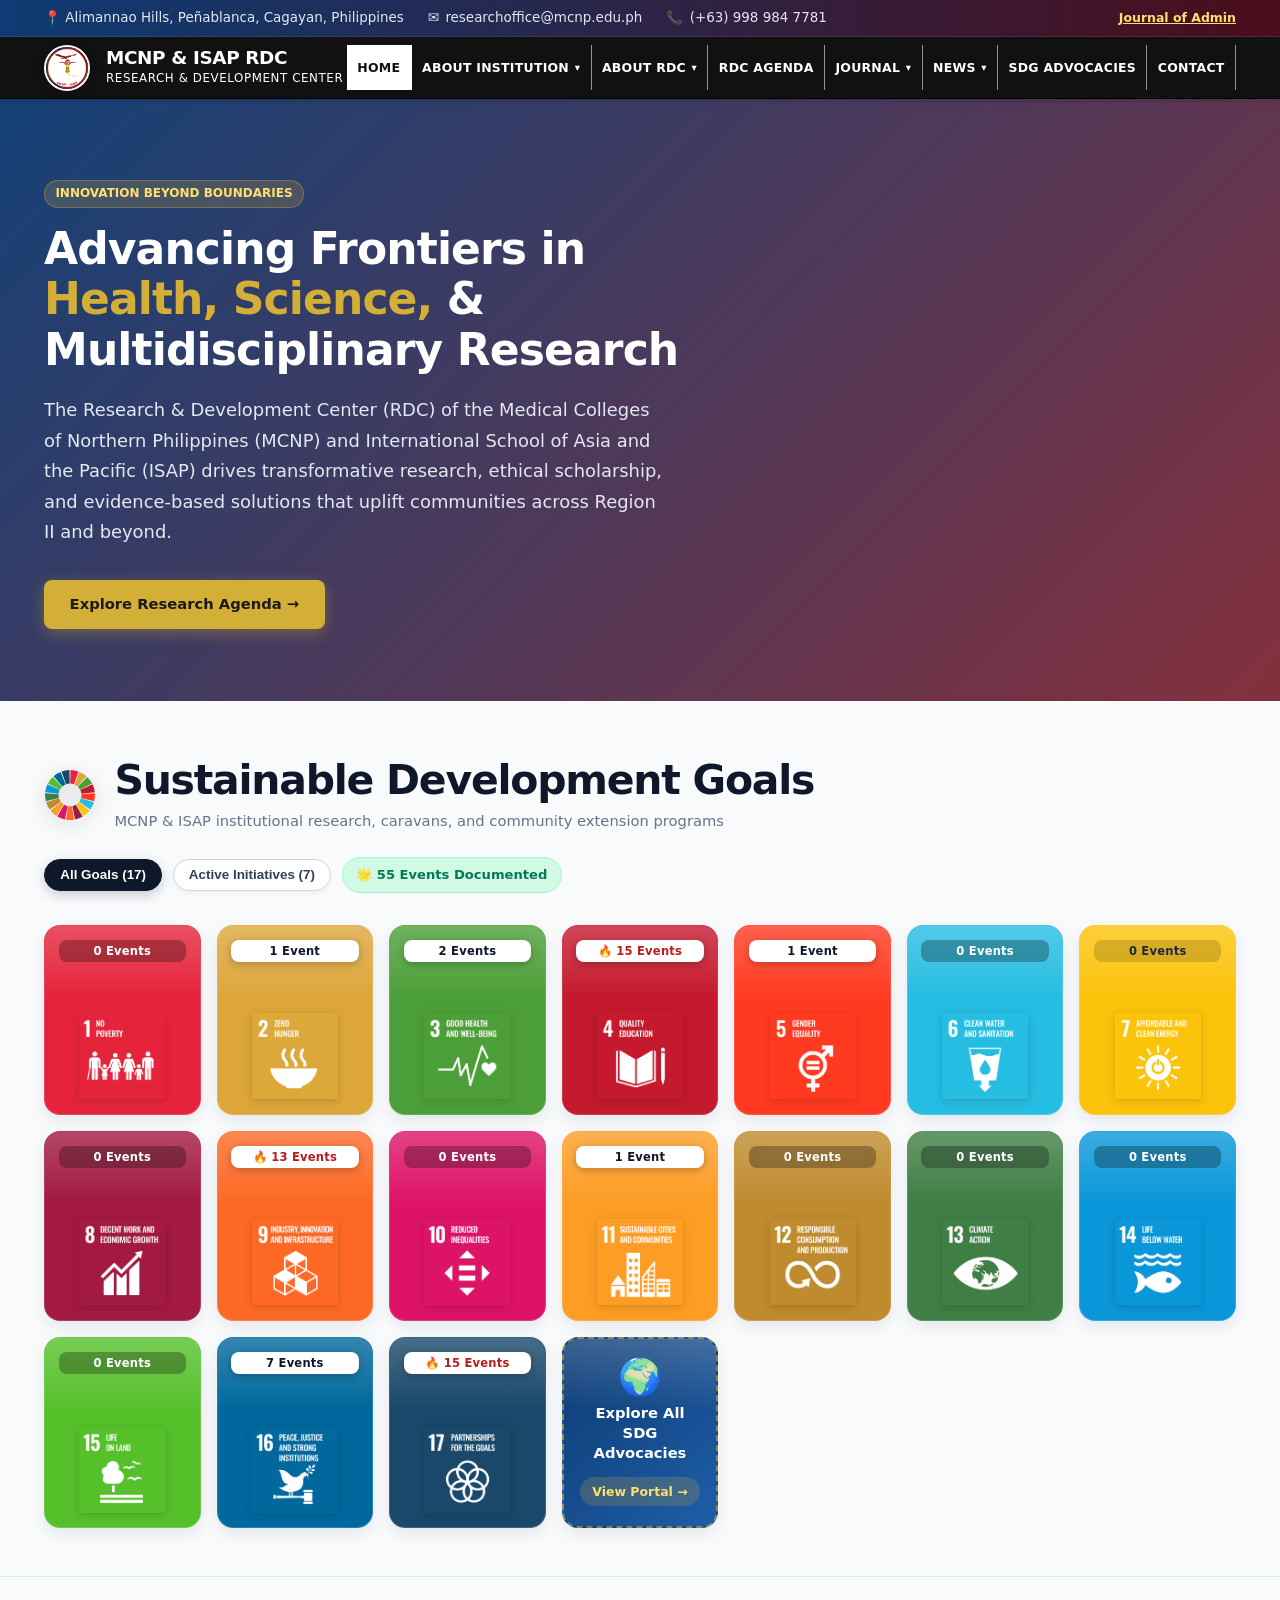
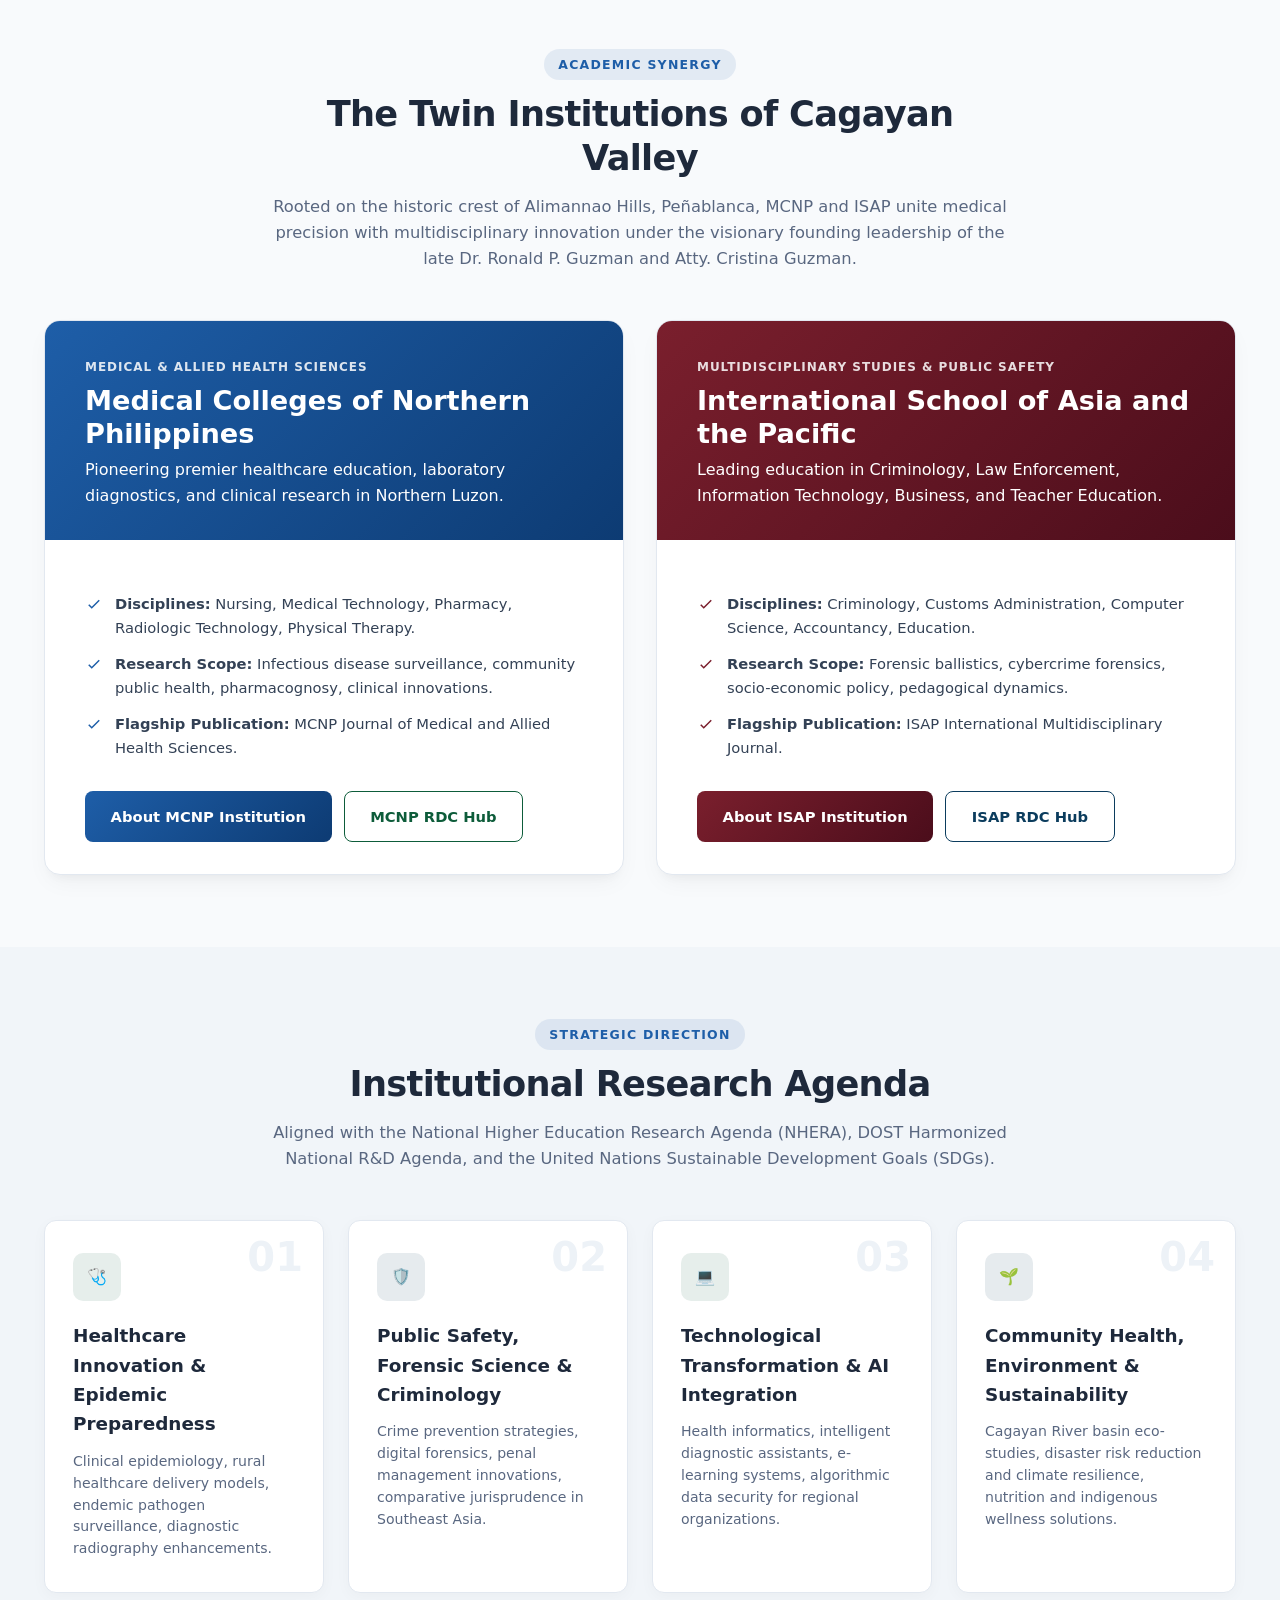
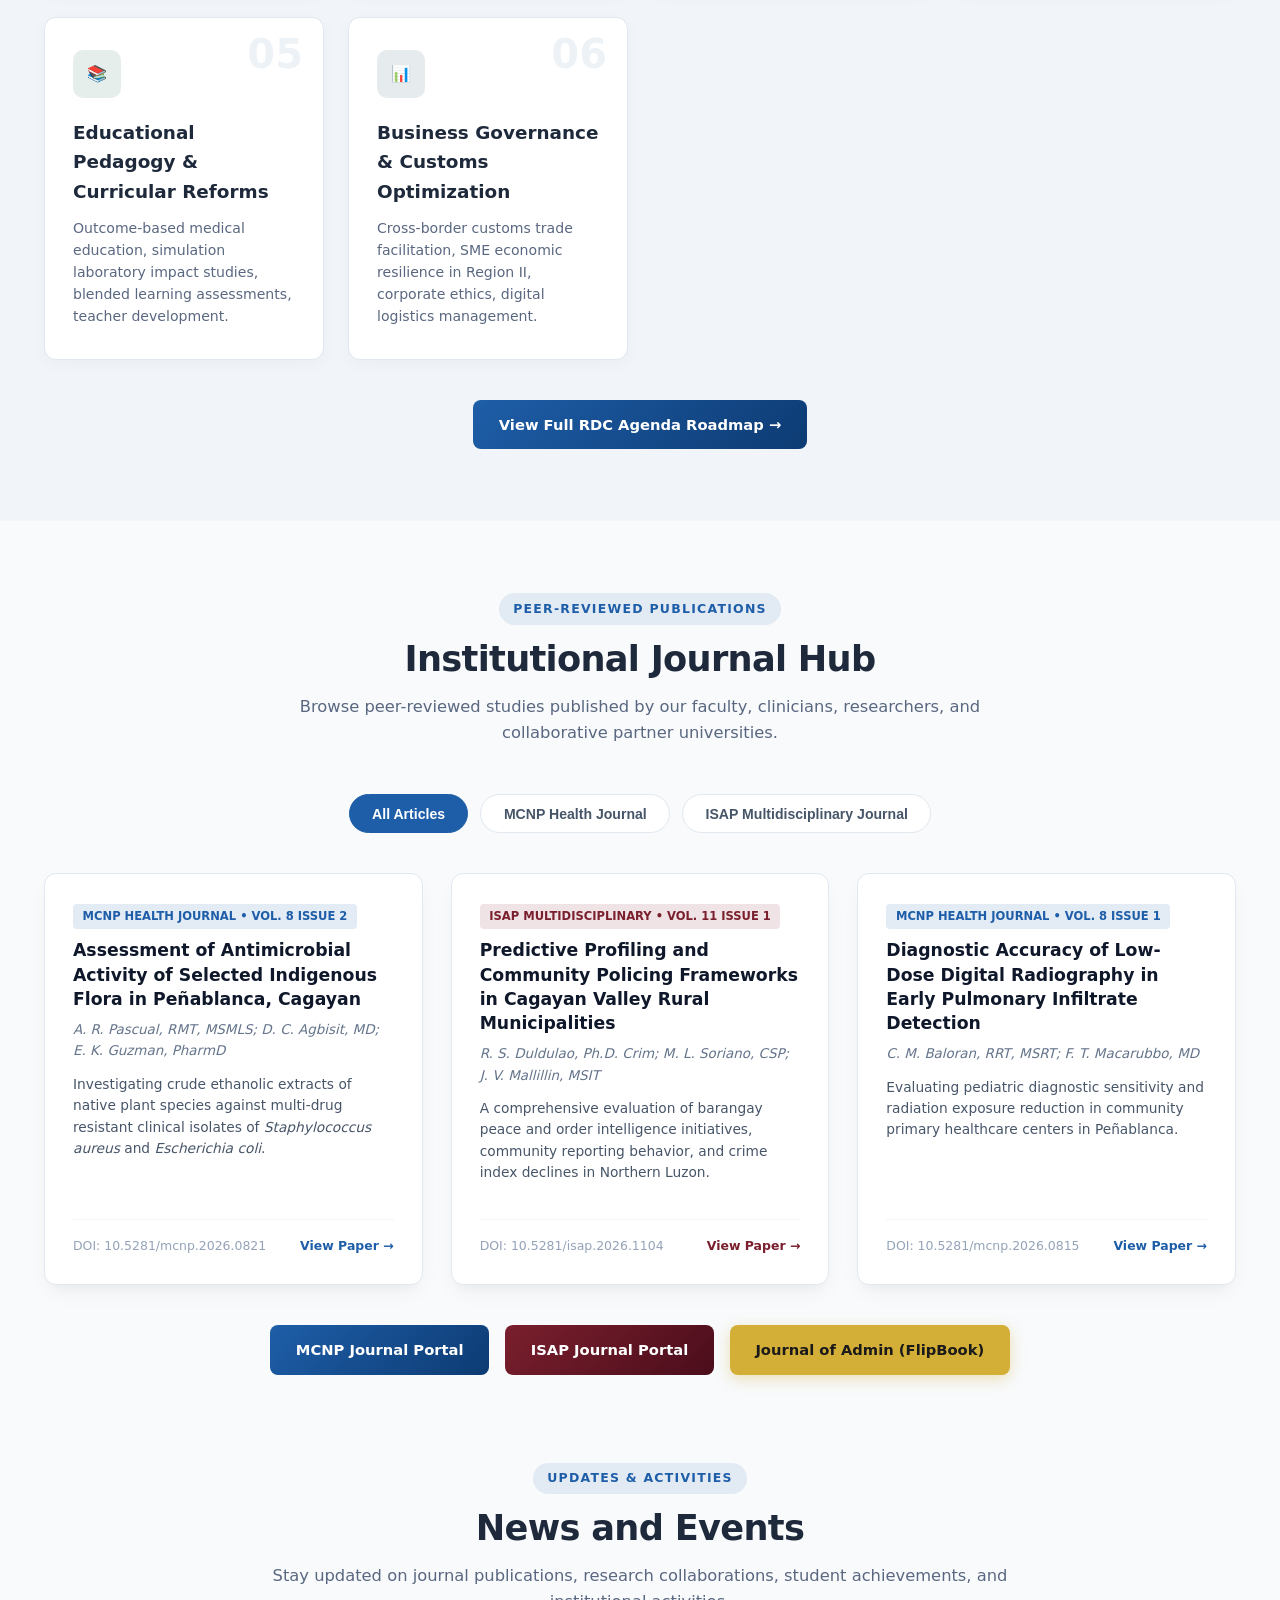
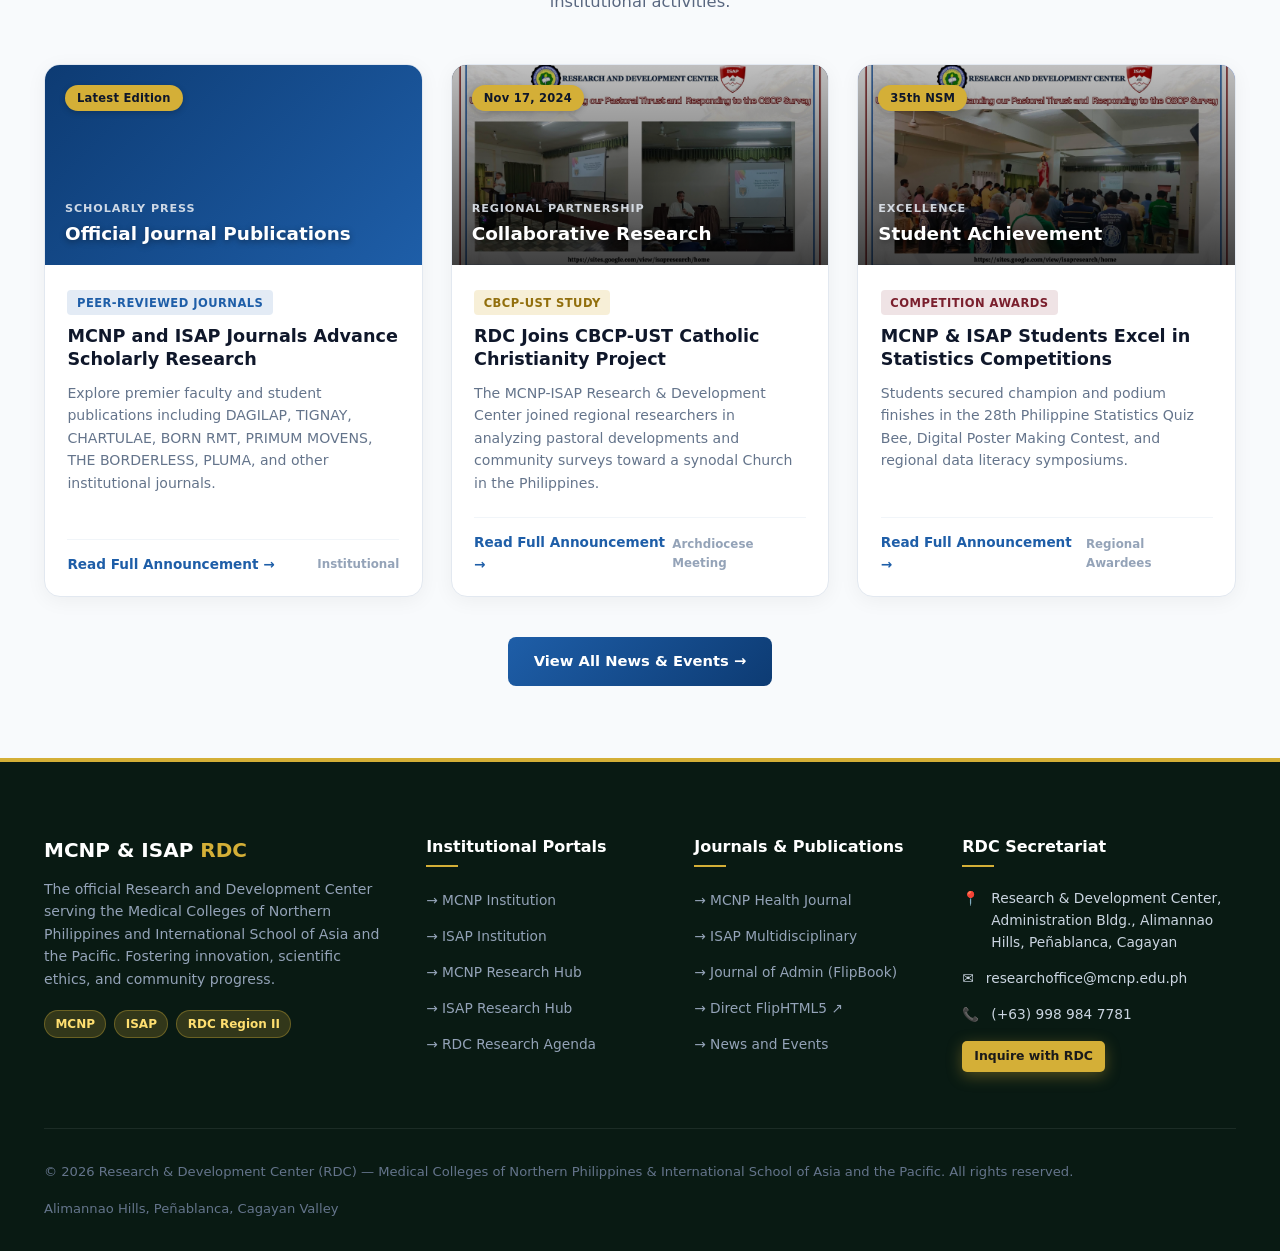
==== commit 474222dd: "Update RDC website: add news page, update events, SDG advocacies, event gallery uploads, styles and " ====
--- a/index.html
+++ b/index.html
@@ -6,6 +6,11 @@
   <title>RDC | Research &amp; Development Center - MCNP &amp; ISAP</title>
   <meta name="description" content="Official Research and Development Center (RDC) of Medical Colleges of Northern Philippines (MCNP) and International School of Asia and the Pacific (ISAP).">
   <link rel="stylesheet" href="css/style.css">
+  <style>
+    a.sdg-goal-card:not(.sdg-goal-cta){text-decoration:none}
+    .sdg-goal-card{display:flex;flex-direction:column;align-items:center;text-align:center}
+    .sdg-goal-events{display:block;width:100%;text-align:center}
+  </style>
 </head>
 <body>
 
@@ -14,11 +19,10 @@
     <div class="container">
       <div class="topbar-info">
         <span>📍 Alimannao Hills, Peñablanca, Cagayan, Philippines</span>
-        <span>✉️ researchoffice@mcnp.edu.ph</span>
-        <span>📞 (+63) 998 984 7781</span>
+        <span>✉️ <a href="mailto:researchoffice@mcnp.edu.ph" style="color:inherit">researchoffice@mcnp.edu.ph</a></span>
+        <span>📞 <a href="tel:+639989847781" style="color:inherit">(+63) 998 984 7781</a></span>
       </div>
       <div class="topbar-right">
-        <span class="badge-pill">Twin Institutions of Academic Excellence</span>
         <a href="journal-admin.html" style="color: #ffdf70; font-weight: 600; text-decoration: underline; font-size: 0.78rem;">Journal of Admin</a>
       </div>
     </div>
@@ -28,7 +32,6 @@
   <header class="main-header">
     <div class="container">
       <div class="header-inner">
-        <!-- Brand / Logos -->
         <a href="index.html" class="brand-wrapper">
           <div class="brand-logos">
             <img class="brand-header-image" src="assets/MCNP%20.%20ISAP%20FB%20PROFILE%20copy.png" alt="MCNP and ISAP" title="Medical Colleges of Northern Philippines and International School of Asia and the Pacific">
@@ -39,15 +42,12 @@
           </div>
         </a>
 
-        <!-- Desktop & Mobile Navigation Menu -->
         <nav class="main-nav" aria-label="Main Navigation">
           <ul class="nav-menu">
-            <!-- 1. HOME -->
             <li class="nav-item">
               <a href="index.html" class="nav-link active">HOME</a>
             </li>
 
-            <!-- 2. ABOUT INSTITUTION (Dropdown: MCNP, ISAP) -->
             <li class="nav-item dropdown">
               <a href="about-mcnp.html" class="nav-link">
                 ABOUT INSTITUTION <span class="arrow">&#9662;</span>
@@ -64,7 +64,6 @@
               </div>
             </li>
 
-            <!-- 3. ABOUT RDC (Dropdown: MCNP, ISAP) -->
             <li class="nav-item dropdown">
               <a href="about-rdc-mcnp.html" class="nav-link">
                 ABOUT RDC <span class="arrow">&#9662;</span>
@@ -81,12 +80,10 @@
               </div>
             </li>
 
-            <!-- 4. RDC AGENDA -->
             <li class="nav-item">
               <a href="rdc-agenda.html" class="nav-link">RDC AGENDA</a>
             </li>
 
-            <!-- 5. JOURNAL (Dropdown: MCNP, ISAP, ADMIN) -->
             <li class="nav-item dropdown">
               <a href="journal-mcnp.html" class="nav-link">
                 JOURNAL <span class="arrow">&#9662;</span>
@@ -111,24 +108,21 @@
               </div>
             </li>
 
-            <!-- 6. NEWS AND EVENT -->
-            <li class="nav-item">
-              <a href="news-events.html" class="nav-link">NEWS AND EVENT</a>
-            </li>
-
-            <!-- 7. SDG ADVOCACIES -->
+            <li class="nav-item dropdown">
+              <a href="news.html" class="nav-link">NEWS <span class="arrow">&#9662;</span></a>
+              <div class="dropdown-menu"><a href="news.html" class="dropdown-link"><span>News</span></a><a href="news-events.html" class="dropdown-link"><span>Events</span></a></div>
+            </li>
+
             <li class="nav-item">
               <a href="adg-advocacy.html" class="nav-link">SDG ADVOCACIES</a>
             </li>
 
-            <!-- 8. CONTACT -->
             <li class="nav-item">
               <a href="contact.html" class="nav-link">CONTACT</a>
             </li>
           </ul>
         </nav>
 
-        <!-- Mobile Menu Toggle Button -->
         <button class="mobile-toggle" aria-label="Toggle Navigation">&#9776;</button>
       </div>
     </div>
@@ -148,21 +142,157 @@
             <a href="rdc-agenda.html" class="btn btn-gold">Explore Research Agenda &rarr;</a>
           </div>
         </div>
-
-        <!-- Quick Announcements Card -->
-        <div class="hero-card">
-          <div class="hero-card-header">
-            <h3>🔔 RDC Bulletins</h3>
-            <span class="badge-pill">Active</span>
-          </div>
-          <div class="hero-announcement">
-            <div class="announcement-item" style="border-left-color: #38bdf8;">
-              <span class="announcement-date">November 17, 2024</span>
-              <h4>RDC Joins CBCP-UST Collaborative Project</h4>
-              <p>The MCNP-ISAP Research and Development Center participated in a collaborative study on the current status of Catholic Christianity in the Philippines.</p>
-            </div>
-          </div>
-        </div>
+      </div>
+    </div>
+  </section>
+
+  <section class="sdg-showcase">
+    <div class="container">
+      <div class="sdg-showcase-header">
+        <div class="sdg-showcase-brand">
+          <svg class="sdg-wheel-svg" viewBox="0 0 100 100" width="46" height="46" aria-hidden="true" focusable="false">
+            <path fill="#E5243B" d="M51.01 2.01A48 48 0 0 1 66.40 4.89L57.52 29.32A22 22 0 0 0 50.46 28.00Z"/>
+            <path fill="#DDA63A" d="M68.27 5.61A48 48 0 0 1 81.59 13.86L64.48 33.43A22 22 0 0 0 58.38 29.66Z"/>
+            <path fill="#4C9F38" d="M83.07 15.21A48 48 0 0 1 92.51 27.71L69.48 39.78A22 22 0 0 0 65.16 34.06Z"/>
+            <path fill="#C5192D" d="M93.41 29.51A48 48 0 0 1 97.69 44.57L71.86 47.51A22 22 0 0 0 69.89 40.61Z"/>
+            <path fill="#FF3A21" d="M97.88 46.57A48 48 0 0 1 96.43 62.17L71.28 55.58A22 22 0 0 0 71.94 48.43Z"/>
+            <path fill="#26BDE2" d="M95.88 64.10A48 48 0 0 1 88.90 78.12L67.83 62.89A22 22 0 0 0 71.03 56.46Z"/>
+            <path fill="#FCC30B" d="M87.69 79.72A48 48 0 0 1 76.12 90.27L61.97 68.46A22 22 0 0 0 67.27 63.62Z"/>
+            <path fill="#A21942" d="M74.41 91.33A48 48 0 0 1 59.81 96.99L54.49 71.54A22 22 0 0 0 61.19 68.94Z"/>
+            <path fill="#FD6925" d="M57.83 97.36A48 48 0 0 1 42.17 97.36L46.41 71.71A22 22 0 0 0 53.59 71.71Z"/>
+            <path fill="#DD1367" d="M40.19 96.99A48 48 0 0 1 25.59 91.33L38.81 68.94A22 22 0 0 0 45.51 71.54Z"/>
+            <path fill="#FD9D24" d="M23.88 90.27A48 48 0 0 1 12.31 79.72L32.73 63.62A22 22 0 0 0 38.03 68.46Z"/>
+            <path fill="#BF8B2E" d="M11.10 78.12A48 48 0 0 1 4.12 64.10L28.97 56.46A22 22 0 0 0 32.17 62.89Z"/>
+            <path fill="#3F7E44" d="M3.57 62.17A48 48 0 0 1 2.12 46.57L28.06 48.43A22 22 0 0 0 28.72 55.58Z"/>
+            <path fill="#0A97D9" d="M2.31 44.57A48 48 0 0 1 6.59 29.51L30.11 40.61A22 22 0 0 0 28.14 47.51Z"/>
+            <path fill="#56C02B" d="M7.49 27.71A48 48 0 0 1 16.93 15.21L34.84 34.06A22 22 0 0 0 30.52 39.78Z"/>
+            <path fill="#00689D" d="M18.41 13.86A48 48 0 0 1 31.73 5.61L41.62 29.66A22 22 0 0 0 35.52 33.43Z"/>
+            <path fill="#19486A" d="M33.60 4.89A48 48 0 0 1 48.99 2.01L49.54 28.00A22 22 0 0 0 42.48 29.32Z"/>
+          </svg>
+          <div>
+            <h2 class="sdg-showcase-title">Sustainable Development Goals</h2>
+            <p class="sdg-showcase-subtitle">MCNP &amp; ISAP institutional research, caravans, and community extension programs</p>
+          </div>
+        </div>
+
+        <div class="sdg-filter-bar">
+          <button type="button" class="sdg-filter-btn active" onclick="filterSDG('all', this)">All Goals (17)</button>
+          <button type="button" class="sdg-filter-btn" onclick="filterSDG('active', this)">Active Initiatives (7)</button>
+          <span class="sdg-total-badge">🌟 55 Events Documented</span>
+        </div>
+      </div>
+
+      <div class="sdg-grid" aria-label="Sustainable Development Goals">
+        <!-- Goal 1 -->
+        <a href="adg-advocacy.html?goal=1" class="sdg-goal-card sdg-goal-1" data-events="0" title="SDG 1: No Poverty">
+          <span class="sdg-goal-events">0 Events</span>
+          <img src="assets/E%20SDG%20Icons%20WEB/E-WEB-Goal-01.png" alt="SDG 1: No Poverty">
+        </a>
+
+        <!-- Goal 2 -->
+        <a href="adg-advocacy.html?goal=2" class="sdg-goal-card sdg-goal-2 has-events" data-events="1" title="SDG 2: Zero Hunger">
+          <span class="sdg-goal-events highlight">1 Event</span>
+          <img src="assets/E%20SDG%20Icons%20WEB/E-WEB-Goal-02.png" alt="SDG 2: Zero Hunger">
+        </a>
+
+        <!-- Goal 3 -->
+        <a href="adg-advocacy.html?goal=3" class="sdg-goal-card sdg-goal-3 has-events" data-events="2" title="SDG 3: Good Health and Well-Being">
+          <span class="sdg-goal-events highlight">2 Events</span>
+          <img src="assets/E%20SDG%20Icons%20WEB/E-WEB-Goal-03.png" alt="SDG 3: Good Health and Well-Being">
+        </a>
+
+        <!-- Goal 4 -->
+        <a href="adg-advocacy.html?goal=4" class="sdg-goal-card sdg-goal-4 has-events featured" data-events="15" title="SDG 4: Quality Education">
+          <span class="sdg-goal-events highlight pulse">🔥 15 Events</span>
+          <img src="assets/E%20SDG%20Icons%20WEB/E-WEB-Goal-04.png" alt="SDG 4: Quality Education">
+        </a>
+
+        <!-- Goal 5 -->
+        <a href="adg-advocacy.html?goal=5" class="sdg-goal-card sdg-goal-5 has-events" data-events="1" title="SDG 5: Gender Equality">
+          <span class="sdg-goal-events highlight">1 Event</span>
+          <img src="assets/E%20SDG%20Icons%20WEB/E-WEB-Goal-05.png" alt="SDG 5: Gender Equality">
+        </a>
+
+        <!-- Goal 6 -->
+        <a href="adg-advocacy.html?goal=6" class="sdg-goal-card sdg-goal-6" data-events="0" title="SDG 6: Clean Water and Sanitation">
+          <span class="sdg-goal-events">0 Events</span>
+          <img src="assets/E%20SDG%20Icons%20WEB/E-WEB-Goal-06.png" alt="SDG 6: Clean Water and Sanitation">
+        </a>
+
+        <!-- Goal 7 -->
+        <a href="adg-advocacy.html?goal=7" class="sdg-goal-card sdg-goal-7" data-events="0" title="SDG 7: Affordable and Clean Energy">
+          <span class="sdg-goal-events">0 Events</span>
+          <img src="assets/E%20SDG%20Icons%20WEB/E-WEB-Goal-07.png" alt="SDG 7: Affordable and Clean Energy">
+        </a>
+
+        <!-- Goal 8 -->
+        <a href="adg-advocacy.html?goal=8" class="sdg-goal-card sdg-goal-8" data-events="0" title="SDG 8: Decent Work and Economic Growth">
+          <span class="sdg-goal-events">0 Events</span>
+          <img src="assets/E%20SDG%20Icons%20WEB/E-WEB-Goal-08.png" alt="SDG 8: Decent Work and Economic Growth">
+        </a>
+
+        <!-- Goal 9 -->
+        <a href="adg-advocacy.html?goal=9" class="sdg-goal-card sdg-goal-9 has-events featured" data-events="13" title="SDG 9: Industry, Innovation and Infrastructure">
+          <span class="sdg-goal-events highlight pulse">🔥 13 Events</span>
+          <img src="assets/E%20SDG%20Icons%20WEB/E-WEB-Goal-09.png" alt="SDG 9: Industry, Innovation and Infrastructure">
+        </a>
+
+        <!-- Goal 10 -->
+        <a href="adg-advocacy.html?goal=10" class="sdg-goal-card sdg-goal-10" data-events="0" title="SDG 10: Reduced Inequalities">
+          <span class="sdg-goal-events">0 Events</span>
+          <img src="assets/E%20SDG%20Icons%20WEB/E-WEB-Goal-10.png" alt="SDG 10: Reduced Inequalities">
+        </a>
+
+        <!-- Goal 11 -->
+        <a href="adg-advocacy.html?goal=11" class="sdg-goal-card sdg-goal-11 has-events" data-events="1" title="SDG 11: Sustainable Cities and Communities">
+          <span class="sdg-goal-events highlight">1 Event</span>
+          <img src="assets/E%20SDG%20Icons%20WEB/E-WEB-Goal-11.png" alt="SDG 11: Sustainable Cities and Communities">
+        </a>
+
+        <!-- Goal 12 -->
+        <a href="adg-advocacy.html?goal=12" class="sdg-goal-card sdg-goal-12" data-events="0" title="SDG 12: Responsible Consumption and Production">
+          <span class="sdg-goal-events">0 Events</span>
+          <img src="assets/E%20SDG%20Icons%20WEB/E-WEB-Goal-12.png" alt="SDG 12: Responsible Consumption and Production">
+        </a>
+
+        <!-- Goal 13 -->
+        <a href="adg-advocacy.html?goal=13" class="sdg-goal-card sdg-goal-13" data-events="0" title="SDG 13: Climate Action">
+          <span class="sdg-goal-events">0 Events</span>
+          <img src="assets/E%20SDG%20Icons%20WEB/E-WEB-Goal-13.png" alt="SDG 13: Climate Action">
+        </a>
+
+        <!-- Goal 14 -->
+        <a href="adg-advocacy.html?goal=14" class="sdg-goal-card sdg-goal-14" data-events="0" title="SDG 14: Life Below Water">
+          <span class="sdg-goal-events">0 Events</span>
+          <img src="assets/E%20SDG%20Icons%20WEB/E-WEB-Goal-14.png" alt="SDG 14: Life Below Water">
+        </a>
+
+        <!-- Goal 15 -->
+        <a href="adg-advocacy.html?goal=15" class="sdg-goal-card sdg-goal-15" data-events="0" title="SDG 15: Life on Land">
+          <span class="sdg-goal-events">0 Events</span>
+          <img src="assets/E%20SDG%20Icons%20WEB/E-WEB-Goal-15.png" alt="SDG 15: Life on Land">
+        </a>
+
+        <!-- Goal 16 -->
+        <a href="adg-advocacy.html?goal=16" class="sdg-goal-card sdg-goal-16 has-events featured" data-events="7" title="SDG 16: Peace, Justice and Strong Institutions">
+          <span class="sdg-goal-events highlight">7 Events</span>
+          <img src="assets/E%20SDG%20Icons%20WEB/E-WEB-Goal-16.png" alt="SDG 16: Peace, Justice and Strong Institutions">
+        </a>
+
+        <!-- Goal 17 -->
+        <a href="adg-advocacy.html?goal=17" class="sdg-goal-card sdg-goal-17 has-events featured" data-events="15" title="SDG 17: Partnerships for the Goals">
+          <span class="sdg-goal-events highlight pulse">🔥 15 Events</span>
+          <img src="assets/E%20SDG%20Icons%20WEB/E-WEB-Goal-17.png" alt="SDG 17: Partnerships for the Goals">
+        </a>
+
+        <!-- 18th Card: Seamless 6x3 Desktop Grid Completion -->
+        <a href="adg-advocacy.html" class="sdg-goal-card sdg-goal-cta" title="Explore all SDG Advocacies">
+          <div class="sdg-cta-content">
+            <span class="sdg-cta-icon">🌍</span>
+            <strong>Explore All SDG Advocacies</strong>
+            <span class="sdg-cta-arrow">View Portal &rarr;</span>
+          </div>
+        </a>
       </div>
     </div>
   </section>
@@ -179,7 +309,6 @@
       </div>
 
       <div class="institutions-grid">
-        <!-- MCNP Card -->
         <article class="inst-card">
           <div class="inst-banner inst-banner-mcnp">
             <span class="inst-badge-text">Medical &amp; Allied Health Sciences</span>
@@ -208,7 +337,6 @@
           </div>
         </article>
 
-        <!-- ISAP Card -->
         <article class="inst-card">
           <div class="inst-banner inst-banner-isap">
             <span class="inst-badge-text">Multidisciplinary Studies &amp; Public Safety</span>
@@ -312,7 +440,6 @@
         </p>
       </div>
 
-      <!-- Journal Tabs -->
       <div class="journal-tabs-wrap">
         <button class="tab-btn active" data-filter="all">All Articles</button>
         <button class="tab-btn" data-filter="mcnp">MCNP Health Journal</button>
@@ -320,7 +447,6 @@
       </div>
 
       <div class="articles-grid">
-        <!-- Article 1: MCNP -->
         <article class="article-card" data-journal="mcnp">
           <div class="article-header">
             <span class="article-journal-badge badge-mcnp">MCNP Health Journal • Vol. 8 Issue 2</span>
@@ -336,7 +462,6 @@
           </div>
         </article>
 
-        <!-- Article 2: ISAP -->
         <article class="article-card" data-journal="isap">
           <div class="article-header">
             <span class="article-journal-badge badge-isap">ISAP Multidisciplinary • Vol. 11 Issue 1</span>
@@ -352,7 +477,6 @@
           </div>
         </article>
 
-        <!-- Article 3: MCNP -->
         <article class="article-card" data-journal="mcnp">
           <div class="article-header">
             <span class="article-journal-badge badge-mcnp">MCNP Health Journal • Vol. 8 Issue 1</span>
@@ -377,46 +501,6 @@
     </div>
   </section>
 
-  <!-- SDG Advocacies Section Callout -->
-  <section class="container">
-    <div class="advocacy-callout">
-      <div class="advocacy-inner">
-        <div>
-          <img class="sdg-icon-image" src="assets/E%20SDG%20Icons%20WEB/E-WEB-Goal-03.png" alt="Sustainable Development Goal 3: Good Health and Well-Being">
-          <span class="advocacy-badge">Institutional Commitment</span>
-          <h2>SDG Advocacies: Research in Service of the People</h2>
-          <p>
-            In honoring the legacy of Dr. Ronald P. Guzman and Atty. Cristina Guzman, the SDG Advocacies bridge laboratory breakthroughs directly into grassroots healthcare missions, legal aid clinics, disaster mitigation, and educational outreach for underserved communities in Region II.
-          </p>
-          <a href="adg-advocacy.html" class="btn btn-gold">Discover SDG Advocacies &amp; Projects &rarr;</a>
-        </div>
-        <div class="advocacy-stats-box">
-          <div class="advocacy-stat-row">
-            <div class="stat-icon">🏥</div>
-            <div class="stat-text">
-              <h5>Medical &amp; Allied Health Caravans</h5>
-              <p>Over 14,000 community residents served with free diagnostic tests &amp; medicines.</p>
-            </div>
-          </div>
-          <div class="advocacy-stat-row">
-            <div class="stat-icon">⚖️</div>
-            <div class="stat-text">
-              <h5>Community Legal &amp; Criminology Aid</h5>
-              <p>Crime prevention symposiums and human rights literacy across 36 barangays.</p>
-            </div>
-          </div>
-          <div class="advocacy-stat-row">
-            <div class="stat-icon">🌳</div>
-            <div class="stat-text">
-              <h5>Cagayan River Green Reforestation</h5>
-              <p>Faculty and student environmental stewardship along vital waterways.</p>
-            </div>
-          </div>
-        </div>
-      </div>
-    </div>
-  </section>
-
   <!-- News & Events Section -->
   <section class="section" style="padding-top: 1rem;">
     <div class="container">
@@ -427,53 +511,81 @@
       </div>
 
       <div class="news-grid">
-        <div class="news-card">
-          <div class="news-thumbnail">
-            <span class="news-date-badge">Latest</span>
-            <div>
-              <h4 style="font-size: 1.1rem; color: #fff;">Official Journal Publications</h4>
+        <!-- Card 1: Publications -->
+        <article class="news-card">
+          <div class="news-thumbnail news-thumb-journal">
+            <span class="news-date-badge">Latest Edition</span>
+            <div class="news-thumb-text">
+              <span class="news-thumb-pill">Scholarly Press</span>
+              <h4 class="news-thumb-topic">Official Journal Publications</h4>
             </div>
           </div>
           <div class="news-content">
             <div>
+              <span class="news-category-tag badge-mcnp">Peer-Reviewed Journals</span>
               <h3 class="news-title">MCNP and ISAP Journals Advance Scholarly Research</h3>
-              <p class="news-excerpt">Explore official publications including DAGILAP, TIGNAY, CHARTULAE, BORN RMT, PRIMUM MOVENS, THE BORDERLESS, PLUMA, POLICE, and other institutional journals.</p>
-            </div>
-            <a href="news-events.html" class="news-link">Read Full Announcement &rarr;</a>
-          </div>
-        </div>
-
-        <div class="news-card">
-          <div class="news-thumbnail" style="background: linear-gradient(135deg, #0d5c3a, #15803d);">
+              <p class="news-excerpt">
+                Explore premier faculty and student publications including DAGILAP, TIGNAY, CHARTULAE, BORN RMT, PRIMUM MOVENS, THE BORDERLESS, PLUMA, and other institutional journals.
+              </p>
+            </div>
+            <div class="news-footer-action">
+              <a href="news-events.html" class="news-link">Read Full Announcement &rarr;</a>
+              <span class="news-meta-type">Institutional</span>
+            </div>
+          </div>
+        </article>
+
+        <!-- Card 2: CBCP-UST Collaborative Study -->
+        <article class="news-card">
+          <div class="news-thumbnail news-thumb-photo">
+            <img src="upload/1.jpg" alt="RDC Joins CBCP-UST Project" class="news-thumb-bg" loading="lazy">
+            <div class="news-thumb-overlay"></div>
             <span class="news-date-badge">Nov 17, 2024</span>
-            <div>
-              <h4 style="font-size: 1.1rem; color: #fff;">Collaborative Research</h4>
+            <div class="news-thumb-text">
+              <span class="news-thumb-pill">Regional Partnership</span>
+              <h4 class="news-thumb-topic">Collaborative Research</h4>
             </div>
           </div>
           <div class="news-content">
             <div>
+              <span class="news-category-tag badge-admin">CBCP-UST Study</span>
               <h3 class="news-title">RDC Joins CBCP-UST Catholic Christianity Project</h3>
-              <p class="news-excerpt">The MCNP-ISAP Research and Development Center participated in a collaborative study examining the current status of Catholic Christianity in the Philippines.</p>
-            </div>
-            <a href="news-events.html" class="news-link">Read Full Announcement &rarr;</a>
-          </div>
-        </div>
-
-        <div class="news-card">
-          <div class="news-thumbnail" style="background: linear-gradient(135deg, #0b3c5d, #1e40af);">
-            <span class="news-date-badge">2024</span>
-            <div>
-              <h4 style="font-size: 1.1rem; color: #fff;">Student Achievement</h4>
+              <p class="news-excerpt">
+                The MCNP-ISAP Research &amp; Development Center joined regional researchers in analyzing pastoral developments and community surveys toward a synodal Church in the Philippines.
+              </p>
+            </div>
+            <div class="news-footer-action">
+              <a href="news-events.html" class="news-link">Read Full Announcement &rarr;</a>
+              <span class="news-meta-type">Archdiocese Meeting</span>
+            </div>
+          </div>
+        </article>
+
+        <!-- Card 3: Student Statistics Competitions -->
+        <article class="news-card">
+          <div class="news-thumbnail news-thumb-stats">
+            <img src="upload/10.jpg" alt="Student Achievement" class="news-thumb-bg" loading="lazy">
+            <div class="news-thumb-overlay"></div>
+            <span class="news-date-badge">35th NSM</span>
+            <div class="news-thumb-text">
+              <span class="news-thumb-pill">Excellence</span>
+              <h4 class="news-thumb-topic">Student Achievement</h4>
             </div>
           </div>
           <div class="news-content">
             <div>
-              <h3 class="news-title">MCNP and ISAP Students Excel in Statistics Competitions</h3>
-              <p class="news-excerpt">Students earned top placements in the 28th Philippine Statistics Quiz Bee, Digital Poster Making Contest, and the institutional quiz bee held during National Statistics Month.</p>
-            </div>
-            <a href="news-events.html" class="news-link">Read Full Announcement &rarr;</a>
-          </div>
-        </div>
+              <span class="news-category-tag badge-isap">Competition Awards</span>
+              <h3 class="news-title">MCNP &amp; ISAP Students Excel in Statistics Competitions</h3>
+              <p class="news-excerpt">
+                Students secured champion and podium finishes in the 28th Philippine Statistics Quiz Bee, Digital Poster Making Contest, and regional data literacy symposiums.
+              </p>
+            </div>
+            <div class="news-footer-action">
+              <a href="news-events.html" class="news-link">Read Full Announcement &rarr;</a>
+              <span class="news-meta-type">Regional Awardees</span>
+            </div>
+          </div>
+        </article>
       </div>
 
       <div style="text-align: center; margin-top: 2.5rem;">
@@ -528,11 +640,11 @@
           </div>
           <div class="footer-contact-item">
             <span>✉️</span>
-            <span>rdc@mcnp-isap.edu.ph</span>
+            <span><a href="mailto:researchoffice@mcnp.edu.ph" style="color:inherit">researchoffice@mcnp.edu.ph</a></span>
           </div>
           <div class="footer-contact-item">
             <span>📞</span>
-            <span>(078) 304-1010 / 304-2020</span>
+            <span><a href="tel:+639989847781" style="color:inherit">(+63) 998 984 7781</a></span>
           </div>
           <div style="margin-top: 1rem;">
             <a href="contact.html" class="btn btn-sm btn-gold">Inquire with RDC</a>
@@ -553,5 +665,4 @@
 
   <script src="js/main.js"></script>
 </body>
-</html>
-
+</html>
--- a/css/style.css
+++ b/css/style.css
@@ -119,18 +119,19 @@
    HEADER & BRANDING
    ========================================================================== */
 .main-header {
-  background: var(--white);
-  box-shadow: 0 4px 20px rgba(0, 0, 0, 0.06);
+  background: #111;
+  box-shadow: 0 2px 5px rgba(15, 23, 42, 0.2);
   position: sticky;
   top: 0;
   z-index: 1000;
+  border-bottom: 1px solid #000;
 }
 
 .header-inner {
   display: flex;
   align-items: center;
   justify-content: space-between;
-  padding: 0.85rem 0;
+  padding: 0;
 }
 
 .brand-wrapper {
@@ -138,6 +139,7 @@
   align-items: center;
   gap: 1rem;
   text-decoration: none;
+  padding: 0.48rem 0;
 }
 
 .brand-logos {
@@ -181,18 +183,18 @@
 .brand-text h1 {
   font-size: 1.15rem;
   font-weight: 800;
-  color: var(--mcnp-green-dark);
+  color: #fff;
   letter-spacing: -0.02em;
   line-height: 1.2;
 }
 
 .brand-text h1 span {
-  color: var(--isap-blue);
+  color: #fff;
 }
 
 .brand-text p {
   font-size: 0.74rem;
-  color: var(--muted-text);
+  color: #fff;
   font-weight: 500;
   text-transform: uppercase;
   letter-spacing: 0.05em;
@@ -204,7 +206,10 @@
 .nav-menu {
   display: flex;
   align-items: center;
-  gap: 0.25rem;
+  gap: 0;
+  list-style: none;
+  margin: 0;
+  padding: 0;
 }
 
 .nav-item {
@@ -212,14 +217,16 @@
 }
 
 .nav-link {
+  position: relative;
   display: inline-flex;
   align-items: center;
   gap: 0.35rem;
-  padding: 0.65rem 0.85rem;
-  font-size: 0.88rem;
+  padding: 0.76rem 0.65rem;
+  font-size: 0.78rem;
   font-weight: 600;
-  color: #2c3e50;
-  border-radius: 6px;
+  color: #fff;
+  border-right: 1px solid rgba(255, 255, 255, 0.55);
+  border-radius: 0;
   transition: var(--transition);
   text-transform: uppercase;
   letter-spacing: 0.02em;
@@ -227,8 +234,19 @@
 
 .nav-link:hover,
 .nav-link.active {
-  color: var(--mcnp-green);
-  background: rgba(13, 92, 58, 0.06);
+  color: #111;
+  background: #fff;
+}
+
+.nav-link::after {
+  display: none;
+}
+
+.nav-link:focus-visible,
+.dropdown-link:focus-visible,
+.mobile-toggle:focus-visible {
+  outline: 3px solid #fff;
+  outline-offset: 3px;
 }
 
 .nav-link .arrow {
@@ -247,7 +265,7 @@
   left: 0;
   background: var(--white);
   min-width: 230px;
-  border-radius: 8px;
+  border-radius: 12px;
   box-shadow: 0 15px 30px rgba(0, 0, 0, 0.12), 0 4px 8px rgba(0, 0, 0, 0.06);
   padding: 0.5rem 0;
   opacity: 0;
@@ -258,6 +276,19 @@
   z-index: 100;
 }
 
+.dropdown-menu::before {
+  content: '';
+  position: absolute;
+  top: -6px;
+  left: 1.35rem;
+  width: 10px;
+  height: 10px;
+  background: var(--white);
+  border-top: 1px solid var(--border-color);
+  border-left: 1px solid var(--border-color);
+  transform: rotate(45deg);
+}
+
 .nav-item:hover .dropdown-menu,
 .nav-item:focus-within .dropdown-menu {
   opacity: 1;
@@ -277,8 +308,8 @@
 }
 
 .dropdown-link:hover {
-  background: #f1f5f9;
-  color: var(--mcnp-green);
+  background: #111;
+  color: #fff;
   padding-left: 1.4rem;
 }
 
@@ -309,12 +340,27 @@
 /* Mobile Toggle */
 .mobile-toggle {
   display: none;
-  background: none;
-  border: none;
+  width: 42px;
+  height: 42px;
+  align-items: center;
+  justify-content: center;
+  background: transparent;
+  border: 1px solid rgba(255, 255, 255, 0.55);
+  border-radius: 2px;
   font-size: 1.5rem;
-  color: var(--dark-text);
+  color: #fff;
   cursor: pointer;
-  padding: 0.5rem;
+  padding: 0;
+  transition: var(--transition);
+}
+
+.mobile-toggle:hover {
+  color: #fff;
+  background: #333;
+}
+
+body.nav-open {
+  overflow: hidden;
 }
 
 /* ==========================================================================
@@ -362,6 +408,287 @@
   flex-wrap: wrap;
 }
 
+.sdg-showcase {
+  background: #f8fafc;
+  padding: 3.5rem 0 3rem;
+  border-bottom: 1px solid var(--border-color, #e2e8f0);
+}
+
+.sdg-showcase-header {
+  display: flex;
+  justify-content: space-between;
+  align-items: center;
+  flex-wrap: wrap;
+  gap: 1.5rem;
+  margin-bottom: 2rem;
+}
+
+.sdg-showcase-brand {
+  display: flex;
+  align-items: center;
+  gap: 1.15rem;
+}
+
+.sdg-wheel-svg {
+  flex-shrink: 0;
+  width: 52px;
+  height: 52px;
+  filter: drop-shadow(0 4px 10px rgba(0, 0, 0, 0.12));
+}
+
+.sdg-showcase-title {
+  margin: 0;
+  font-size: clamp(1.8rem, 3.2vw, 2.75rem);
+  line-height: 1.15;
+  font-weight: 800;
+  letter-spacing: -0.03em;
+  color: #0f172a;
+}
+
+.sdg-showcase-subtitle {
+  margin: 0.35rem 0 0;
+  font-size: 0.92rem;
+  color: #64748b;
+}
+
+.sdg-filter-bar {
+  display: flex;
+  align-items: center;
+  gap: 0.75rem;
+  flex-wrap: wrap;
+}
+
+.sdg-filter-btn {
+  background: #ffffff;
+  border: 1.5px solid #cbd5e1;
+  color: #334155;
+  font-weight: 700;
+  font-size: 0.85rem;
+  padding: 0.5rem 1.1rem;
+  border-radius: 999px;
+  cursor: pointer;
+  transition: all 0.2s cubic-bezier(0.4, 0, 0.2, 1);
+  box-shadow: 0 2px 5px rgba(0, 0, 0, 0.04);
+}
+
+.sdg-filter-btn:hover {
+  background: #f1f5f9;
+  border-color: #94a3b8;
+  color: #0f172a;
+}
+
+.sdg-filter-btn.active {
+  background: #0f172a;
+  color: #ffffff;
+  border-color: #0f172a;
+  box-shadow: 0 4px 12px rgba(15, 23, 42, 0.2);
+}
+
+.sdg-total-badge {
+  font-size: 0.82rem;
+  font-weight: 700;
+  color: #065f46;
+  background: #d1fae5;
+  border: 1px solid #a7f3d0;
+  padding: 0.45rem 0.95rem;
+  border-radius: 999px;
+  display: inline-flex;
+  align-items: center;
+  gap: 0.35rem;
+}
+
+/* Balanced Grid: 6 columns on Desktop = exactly 3 rows for 18 cards! */
+.sdg-grid {
+  display: grid;
+  grid-template-columns: repeat(6, 1fr);
+  gap: 1.1rem;
+  align-items: stretch;
+}
+
+.sdg-goal-card {
+  position: relative;
+  display: flex;
+  flex-direction: column;
+  justify-content: space-between;
+  min-height: 190px;
+  padding: 0.9rem 0.85rem;
+  border-radius: 16px;
+  border: 1px solid rgba(255, 255, 255, 0.15);
+  color: #ffffff;
+  text-decoration: none;
+  overflow: hidden;
+  box-shadow: 0 6px 16px rgba(15, 23, 42, 0.08);
+  transition: transform 0.22s cubic-bezier(0.4, 0, 0.2, 1), box-shadow 0.22s ease, opacity 0.2s ease;
+  cursor: pointer;
+}
+
+.sdg-goal-card::before {
+  content: '';
+  position: absolute;
+  top: 0;
+  left: 0;
+  right: 0;
+  height: 38%;
+  background: linear-gradient(180deg, rgba(255, 255, 255, 0.2) 0%, rgba(255, 255, 255, 0) 100%);
+  pointer-events: none;
+}
+
+.sdg-goal-card:hover {
+  transform: translateY(-6px);
+  box-shadow: 0 16px 30px rgba(15, 23, 42, 0.18);
+}
+
+.sdg-goal-card.dimmed {
+  opacity: 0.22;
+  transform: scale(0.96);
+  filter: grayscale(40%);
+}
+
+.sdg-goal-events {
+  align-self: flex-start;
+  font-size: 0.72rem;
+  font-weight: 700;
+  padding: 0.22rem 0.6rem;
+  border-radius: 8px;
+  background: rgba(0, 0, 0, 0.28);
+  backdrop-filter: blur(6px);
+  color: #ffffff;
+  letter-spacing: 0.02em;
+  line-height: 1.3;
+  z-index: 1;
+}
+
+.sdg-goal-events.highlight {
+  background: #ffffff;
+  color: #0f172a;
+  box-shadow: 0 2px 8px rgba(0, 0, 0, 0.25);
+  font-weight: 800;
+}
+
+.sdg-goal-events.pulse {
+  background: #ffffff;
+  color: #b91c1c;
+}
+
+.sdg-goal-card img {
+  width: 100%;
+  max-width: 86px;
+  height: 86px;
+  object-fit: contain;
+  margin: auto auto 0;
+  filter: drop-shadow(0 2px 4px rgba(0, 0, 0, 0.15));
+  transition: transform 0.2s ease;
+}
+
+.sdg-goal-card:hover img {
+  transform: scale(1.05);
+}
+
+/* Official UN Colors */
+.sdg-goal-1  { background: #E5243B; }
+.sdg-goal-2  { background: #DDA63A; }
+.sdg-goal-3  { background: #4C9F38; }
+.sdg-goal-4  { background: #C5192D; }
+.sdg-goal-5  { background: #FF3A21; }
+.sdg-goal-6  { background: #26BDE2; }
+.sdg-goal-7  { background: #FCC30B; color: #1e293b; }
+.sdg-goal-7 .sdg-goal-events:not(.highlight) { background: rgba(0, 0, 0, 0.15); color: #1e293b; }
+.sdg-goal-8  { background: #A21942; }
+.sdg-goal-9  { background: #FD6925; }
+.sdg-goal-10 { background: #DD1367; }
+.sdg-goal-11 { background: #FD9D24; }
+.sdg-goal-12 { background: #BF8B2E; }
+.sdg-goal-13 { background: #3F7E44; }
+.sdg-goal-14 { background: #0A97D9; }
+.sdg-goal-15 { background: #56C02B; }
+.sdg-goal-16 { background: #00689D; }
+.sdg-goal-17 { background: #19486A; }
+
+/* 18th CTA Card: Completes the 6-column grid cleanly */
+.sdg-goal-cta {
+  background: linear-gradient(135deg, #0d3b73 0%, #1e5ea8 100%);
+  border: 2px dashed rgba(212, 175, 55, 0.6);
+  display: flex;
+  align-items: center;
+  justify-content: center;
+  text-align: center;
+  padding: 1.25rem 1rem;
+}
+
+.sdg-cta-content {
+  display: flex;
+  flex-direction: column;
+  align-items: center;
+  gap: 0.55rem;
+}
+
+.sdg-cta-icon {
+  font-size: 2.2rem;
+  line-height: 1;
+}
+
+.sdg-goal-cta strong {
+  font-size: 0.92rem;
+  color: #ffffff;
+  line-height: 1.35;
+  font-weight: 800;
+}
+
+.sdg-cta-arrow {
+  font-size: 0.78rem;
+  font-weight: 700;
+  color: #ffdf70;
+  background: rgba(212, 175, 55, 0.2);
+  padding: 0.3rem 0.75rem;
+  border-radius: 999px;
+  margin-top: 0.35rem;
+  transition: all 0.2s ease;
+}
+
+.sdg-goal-cta:hover .sdg-cta-arrow {
+  background: #ffdf70;
+  color: #0d3b73;
+}
+
+/* Responsive Breakpoints */
+@media (max-width: 1200px) {
+  .sdg-grid {
+    grid-template-columns: repeat(4, 1fr);
+    gap: 1rem;
+  }
+}
+
+@media (max-width: 820px) {
+  .sdg-grid {
+    grid-template-columns: repeat(3, 1fr);
+    gap: 0.85rem;
+  }
+  .sdg-goal-card {
+    min-height: 175px;
+  }
+}
+
+@media (max-width: 520px) {
+  .sdg-showcase {
+    padding: 2.25rem 0;
+  }
+  .sdg-showcase-title {
+    font-size: 1.55rem;
+  }
+  .sdg-grid {
+    grid-template-columns: repeat(2, 1fr);
+    gap: 0.75rem;
+  }
+  .sdg-goal-card {
+    min-height: 160px;
+    padding: 0.75rem;
+  }
+  .sdg-goal-card img {
+    max-width: 70px;
+    height: 70px;
+  }
+}
+
 .btn {
   display: inline-flex;
   align-items: center;
@@ -842,64 +1169,450 @@
 
 .news-card {
   background: var(--white);
+  border-radius: 16px;
+  overflow: hidden;
+  border: 1px solid var(--border-color);
+  box-shadow: 0 4px 20px rgba(0, 0, 0, 0.05);
+  transition: transform 0.25s cubic-bezier(0.4, 0, 0.2, 1), box-shadow 0.25s ease;
+  display: flex;
+  flex-direction: column;
+}
+
+.news-card:hover {
+  transform: translateY(-8px);
+  box-shadow: 0 20px 35px -10px rgba(13, 92, 58, 0.14);
+}
+
+.news-thumbnail {
+  height: 200px;
+  position: relative;
+  overflow: hidden;
+  display: flex;
+  flex-direction: column;
+  justify-content: space-between;
+  padding: 1.25rem;
+  color: var(--white);
+}
+
+.news-thumb-journal {
+  background: linear-gradient(135deg, #0d3b73 0%, #1e5ea8 100%);
+}
+
+.news-thumb-photo {
+  background: #0f172a;
+}
+
+.news-thumb-stats {
+  background: linear-gradient(135deg, #1e3a8a 0%, #2563eb 100%);
+}
+
+.news-thumb-bg {
+  position: absolute;
+  inset: 0;
+  width: 100%;
+  height: 100%;
+  object-fit: cover;
+  transition: transform 0.4s ease;
+  z-index: 0;
+}
+
+.news-card:hover .news-thumb-bg {
+  transform: scale(1.06);
+}
+
+.news-thumb-overlay {
+  position: absolute;
+  inset: 0;
+  background: linear-gradient(180deg, rgba(0, 0, 0, 0.25) 0%, rgba(0, 0, 0, 0.75) 100%);
+  z-index: 1;
+  pointer-events: none;
+}
+
+.news-date-badge {
+  position: relative;
+  z-index: 2;
+  align-self: flex-start;
+  background: var(--gold);
+  color: #0f172a;
+  font-weight: 800;
+  font-size: 0.72rem;
+  padding: 0.25rem 0.75rem;
+  border-radius: 999px;
+  box-shadow: 0 2px 6px rgba(0, 0, 0, 0.2);
+  letter-spacing: 0.02em;
+}
+
+.news-thumb-text {
+  position: relative;
+  z-index: 2;
+  display: flex;
+  flex-direction: column;
+  gap: 0.25rem;
+}
+
+.news-thumb-pill {
+  font-size: 0.7rem;
+  font-weight: 700;
+  letter-spacing: 0.08em;
+  text-transform: uppercase;
+  color: #e2e8f0;
+  opacity: 0.9;
+}
+
+.news-thumb-topic {
+  font-size: 1.15rem;
+  font-weight: 800;
+  color: #ffffff;
+  margin: 0;
+  text-shadow: 0 2px 6px rgba(0, 0, 0, 0.4);
+  line-height: 1.25;
+}
+
+/* ===== Enhanced Event Photo Gallery Slider ===== */
+.event-gallery-slider {
+  position: relative;
+  width: 100%;
+  aspect-ratio: 16 / 10;
+  margin-top: 1rem;
+  margin-bottom: 0.4rem;
   border-radius: 12px;
   overflow: hidden;
-  border: 1px solid var(--border-color);
-  box-shadow: var(--card-shadow);
-  transition: var(--transition);
+  background: #0f172a;
+  box-shadow: 0 6px 20px rgba(15, 23, 42, 0.16);
+  border: 1px solid rgba(226, 232, 240, 0.9);
+  user-select: none;
+}
+
+.event-gallery-slide {
+  display: none;
+  width: 100%;
+  height: 100%;
+  align-items: center;
+  justify-content: center;
+  position: relative;
+  background: #0b1320;
+}
+
+.event-gallery-slide.active {
+  display: flex;
+  animation: galleryFadeIn 0.25s ease-out;
+}
+
+@keyframes galleryFadeIn {
+  from { opacity: 0.4; }
+  to { opacity: 1; }
+}
+
+.event-gallery-slide img {
+  display: block;
+  width: 100%;
+  height: 100%;
+  object-fit: cover;
+  cursor: pointer;
+  transition: transform 0.35s ease;
+}
+
+.event-gallery-slide:hover img {
+  transform: scale(1.025);
+}
+
+.event-gallery-counter {
+  position: absolute;
+  top: 0.65rem;
+  left: 0.65rem;
+  padding: 0.3rem 0.75rem;
+  background: rgba(15, 23, 42, 0.82);
+  backdrop-filter: blur(6px);
+  -webkit-backdrop-filter: blur(6px);
+  color: #fff;
+  font-size: 0.75rem;
+  font-weight: 700;
+  letter-spacing: 0.03em;
+  border-radius: 9999px;
+  z-index: 4;
+  pointer-events: none;
+  box-shadow: 0 2px 6px rgba(0, 0, 0, 0.35);
+  border: 1px solid rgba(255, 255, 255, 0.2);
+  display: inline-flex;
+  align-items: center;
+  gap: 0.35rem;
+}
+
+.event-gallery-control {
+  position: absolute;
+  top: 50%;
+  transform: translateY(-50%);
+  width: 2.35rem;
+  height: 2.35rem;
+  border: 0;
+  border-radius: 50%;
+  background: rgba(15, 23, 42, 0.8);
+  backdrop-filter: blur(4px);
+  -webkit-backdrop-filter: blur(4px);
+  color: #ffffff;
+  font-size: 1.1rem;
+  font-weight: bold;
+  cursor: pointer;
+  z-index: 4;
+  display: flex;
+  align-items: center;
+  justify-content: center;
+  box-shadow: 0 4px 12px rgba(0, 0, 0, 0.35);
+  border: 1px solid rgba(255, 255, 255, 0.25);
+  transition: background 0.2s ease, transform 0.2s ease, box-shadow 0.2s ease;
+}
+
+.event-gallery-control:hover,
+.event-gallery-control:focus-visible {
+  background: var(--mcnp-green, #0d5c3a);
+  transform: translateY(-50%) scale(1.12);
+  box-shadow: 0 6px 18px rgba(13, 92, 58, 0.45);
+  outline: none;
+}
+
+.event-gallery-control.prev {
+  left: 0.65rem;
+}
+
+.event-gallery-control.next {
+  right: 0.65rem;
+}
+
+.event-gallery-fullscreen {
+  position: absolute;
+  top: 0.65rem;
+  right: 0.65rem;
+  width: 2.1rem;
+  height: 2.1rem;
+  border: 0;
+  border-radius: 50%;
+  background: rgba(15, 23, 42, 0.8);
+  backdrop-filter: blur(4px);
+  -webkit-backdrop-filter: blur(4px);
+  color: #fff;
+  font-size: 0.95rem;
+  cursor: pointer;
+  z-index: 4;
+  display: flex;
+  align-items: center;
+  justify-content: center;
+  box-shadow: 0 3px 10px rgba(0, 0, 0, 0.3);
+  border: 1px solid rgba(255, 255, 255, 0.22);
+  transition: background 0.2s ease, transform 0.2s ease;
+}
+
+.event-gallery-fullscreen:hover,
+.event-gallery-fullscreen:focus-visible {
+  background: var(--mcnp-green, #0d5c3a);
+  transform: scale(1.12);
+  outline: none;
+}
+
+/* Horizontal mini thumbnail strip */
+.event-gallery-thumbstrip {
+  display: flex;
+  gap: 0.45rem;
+  overflow-x: auto;
+  padding: 0.35rem 0.15rem 0.65rem;
+  scrollbar-width: thin;
+  scrollbar-color: #cbd5e1 transparent;
+  scroll-behavior: smooth;
+  -webkit-overflow-scrolling: touch;
+  margin-bottom: 0.5rem;
+}
+
+.event-gallery-thumbstrip::-webkit-scrollbar {
+  height: 4px;
+}
+
+.event-gallery-thumbstrip::-webkit-scrollbar-thumb {
+  background: #cbd5e1;
+  border-radius: 4px;
+}
+
+.event-gallery-thumb {
+  flex: 0 0 54px;
+  height: 38px;
+  border: 2px solid transparent;
+  border-radius: 6px;
+  overflow: hidden;
+  cursor: pointer;
+  padding: 0;
+  background: #1e293b;
+  opacity: 0.58;
+  transition: opacity 0.2s ease, border-color 0.2s ease, transform 0.2s ease;
+}
+
+.event-gallery-thumb:hover {
+  opacity: 0.95;
+  transform: translateY(-1px);
+}
+
+.event-gallery-thumb.active {
+  opacity: 1;
+  border-color: var(--mcnp-green, #0d5c3a);
+  transform: scale(1.06);
+  box-shadow: 0 2px 8px rgba(13, 92, 58, 0.4);
+}
+
+.event-gallery-thumb img {
+  width: 100%;
+  height: 100%;
+  object-fit: cover;
+  display: block;
+}
+
+/* Fullscreen native fallback */
+.event-gallery-slider:fullscreen {
+  display: flex;
+  min-height: 100vh;
+  margin: 0;
+  border: 0;
+  border-radius: 0;
+  background: #000;
+  aspect-ratio: auto;
+}
+
+.event-gallery-slider:fullscreen .event-gallery-slide {
+  width: 100%;
+  height: 100vh;
+}
+
+.event-gallery-slider:fullscreen .event-gallery-slide img {
+  max-width: 100vw;
+  max-height: 100vh;
+  object-fit: contain;
+}
+
+/* ===== Global Image Lightbox Modal ===== */
+.rdc-lightbox-overlay {
+  position: fixed;
+  inset: 0;
+  background: rgba(6, 11, 20, 0.94);
+  backdrop-filter: blur(10px);
+  -webkit-backdrop-filter: blur(10px);
+  z-index: 10000;
   display: flex;
   flex-direction: column;
-}
-
-.news-card:hover {
-  transform: translateY(-5px);
-  box-shadow: var(--hover-shadow);
-}
-
-.news-thumbnail {
-  height: 180px;
-  background: linear-gradient(135deg, #1e293b, #334155);
-  display: flex;
   align-items: center;
   justify-content: center;
-  color: var(--white);
-  padding: 1.5rem;
-  text-align: center;
-  position: relative;
-}
-
-.news-date-badge {
+  opacity: 0;
+  visibility: hidden;
+  transition: opacity 0.22s ease, visibility 0.22s ease;
+  padding: 1.25rem;
+}
+
+.rdc-lightbox-overlay.active {
+  opacity: 1;
+  visibility: visible;
+}
+
+.rdc-lightbox-header {
   position: absolute;
   top: 1rem;
-  left: 1rem;
-  background: var(--gold);
-  color: #1a1a1a;
-  padding: 0.25rem 0.65rem;
-  border-radius: 6px;
-  font-size: 0.72rem;
-  font-weight: 700;
-}
-
-.event-gallery-slider {
+  left: 1.25rem;
+  right: 1.25rem;
+  display: flex;
+  align-items: center;
+  justify-content: space-between;
+  z-index: 10001;
+  pointer-events: none;
+}
+
+.rdc-lightbox-counter {
+  background: rgba(255, 255, 255, 0.15);
+  color: #fff;
+  font-size: 0.85rem;
+  font-weight: 700;
+  padding: 0.35rem 0.85rem;
+  border-radius: 9999px;
+  backdrop-filter: blur(4px);
+  border: 1px solid rgba(255, 255, 255, 0.2);
+  pointer-events: auto;
+}
+
+.rdc-lightbox-close {
+  pointer-events: auto;
+  width: 2.6rem;
+  height: 2.6rem;
+  border-radius: 50%;
+  border: 1px solid rgba(255, 255, 255, 0.2);
+  background: rgba(255, 255, 255, 0.14);
+  color: #fff;
+  font-size: 1.5rem;
+  cursor: pointer;
+  display: flex;
+  align-items: center;
+  justify-content: center;
+  transition: background 0.2s ease, transform 0.2s ease;
+}
+
+.rdc-lightbox-close:hover {
+  background: rgba(239, 68, 68, 0.85);
+  transform: scale(1.08);
+}
+
+.rdc-lightbox-content {
   position: relative;
-  min-height: 8rem;
-  margin-top: 1rem;
-  border: 1px dashed #cbd5e1;
-  border-radius: 6px;
-  background: #f8fafc;
-}
-
-.event-gallery-slide {
-  display: none;
-  min-height: 8rem;
+  max-width: 92vw;
+  max-height: 80vh;
+  display: flex;
   align-items: center;
   justify-content: center;
-  color: #94a3b8;
-  text-align: center;
-}
-
-.event-gallery-slide.active {
-  display: flex;
+}
+
+.rdc-lightbox-img {
+  max-width: 90vw;
+  max-height: 78vh;
+  object-fit: contain;
+  border-radius: 8px;
+  box-shadow: 0 16px 48px rgba(0, 0, 0, 0.65);
+  user-select: none;
+  animation: lightboxZoomIn 0.22s cubic-bezier(0.16, 1, 0.3, 1);
+}
+
+@keyframes lightboxZoomIn {
+  from { opacity: 0; transform: scale(0.93); }
+  to { opacity: 1; transform: scale(1); }
+}
+
+.rdc-lightbox-nav {
+  position: absolute;
+  top: 50%;
+  transform: translateY(-50%);
+  width: 3rem;
+  height: 3rem;
+  border-radius: 50%;
+  border: 1px solid rgba(255, 255, 255, 0.2);
+  background: rgba(255, 255, 255, 0.15);
+  backdrop-filter: blur(6px);
+  -webkit-backdrop-filter: blur(6px);
+  color: #fff;
+  font-size: 1.4rem;
+  cursor: pointer;
+  display: flex;
+  align-items: center;
+  justify-content: center;
+  transition: background 0.2s ease, transform 0.2s ease;
+  z-index: 10001;
+}
+
+.rdc-lightbox-nav:hover {
+  background: var(--mcnp-green, #0d5c3a);
+  transform: translateY(-50%) scale(1.1);
+}
+
+.rdc-lightbox-nav.prev { left: 1.25rem; }
+.rdc-lightbox-nav.next { right: 1.25rem; }
+
+@media (max-width: 640px) {
+  .rdc-lightbox-nav {
+    width: 2.4rem;
+    height: 2.4rem;
+    font-size: 1.1rem;
+  }
+  .rdc-lightbox-nav.prev { left: 0.5rem; }
+  .rdc-lightbox-nav.next { right: 0.5rem; }
 }
 
 .rdc-sop {
@@ -1049,49 +1762,54 @@
   }
 }
 
-.event-gallery-control {
-  position: absolute;
-  top: 50%;
-  width: 2rem;
-  height: 2rem;
-  transform: translateY(-50%);
-  border: 0;
-  border-radius: 50%;
-  background: rgba(15, 23, 42, 0.7);
-  color: #fff;
-  cursor: pointer;
-  z-index: 1;
-}
-
-.event-gallery-control.prev {
-  left: 0.5rem;
-}
-
-.event-gallery-control.next {
-  right: 0.5rem;
-}
 
 .news-content {
-  padding: 1.5rem;
+  padding: 1.5rem 1.4rem 1.25rem;
   display: flex;
   flex-direction: column;
   flex-grow: 1;
   justify-content: space-between;
+  gap: 0.9rem;
+}
+
+.news-category-tag {
+  display: inline-block;
+  font-size: 0.72rem;
+  font-weight: 800;
+  text-transform: uppercase;
+  letter-spacing: 0.04em;
+  padding: 0.2rem 0.6rem;
+  border-radius: 4px;
+  margin-bottom: 0.6rem;
 }
 
 .news-title {
-  font-size: 1.05rem;
-  font-weight: 700;
-  margin-bottom: 0.65rem;
-  color: #1e293b;
+  font-size: 1.1rem;
+  font-weight: 800;
+  margin-bottom: 0.6rem;
+  color: #0f172a;
   line-height: 1.35;
+  transition: color 0.2s ease;
+}
+
+.news-card:hover .news-title {
+  color: var(--mcnp-green);
 }
 
 .news-excerpt {
-  font-size: 0.86rem;
-  color: var(--muted-text);
-  margin-bottom: 1.25rem;
-  line-height: 1.5;
+  font-size: 0.88rem;
+  color: #64748b;
+  margin-bottom: 0.5rem;
+  line-height: 1.6;
+}
+
+.news-footer-action {
+  display: flex;
+  align-items: center;
+  justify-content: space-between;
+  border-top: 1px solid #f1f5f9;
+  padding-top: 0.9rem;
+  margin-top: auto;
 }
 
 .news-link {
@@ -1101,6 +1819,18 @@
   display: inline-flex;
   align-items: center;
   gap: 0.35rem;
+  transition: all 0.2s ease;
+}
+
+.news-card:hover .news-link {
+  color: var(--gold-hover);
+  transform: translateX(4px);
+}
+
+.news-meta-type {
+  font-size: 0.74rem;
+  color: #94a3b8;
+  font-weight: 600;
 }
 
 /* ==========================================================================
@@ -1162,6 +1892,560 @@
   margin-bottom: 0.85rem;
 }
 
+.sdg-report-page {
+  background: #f2f2f2;
+  padding: 0 0 4rem;
+}
+
+.sdg-landing-card {
+  background: linear-gradient(135deg, #d81f33 0%, #d51b2f 100%);
+  color: #fff;
+  padding: 2.2rem 2.2rem 1.5rem;
+  position: relative;
+  overflow: hidden;
+  border-bottom: 1px solid rgba(255,255,255,0.2);
+}
+
+.sdg-landing-card::before {
+  content: "";
+  position: absolute;
+  inset: 0;
+  background: linear-gradient(125deg, rgba(255,255,255,0.04) 0%, rgba(255,255,255,0.04) 40%, rgba(255,255,255,0) 40%);
+  pointer-events: none;
+}
+
+.sdg-landing-header {
+  position: relative;
+  z-index: 1;
+  display: flex;
+  flex-direction: column;
+  align-items: flex-start;
+  gap: 0.6rem;
+}
+
+.sdg-goal-mini-wrap {
+  display: inline-flex;
+  align-items: center;
+  gap: 0.8rem;
+  margin-bottom: 0.4rem;
+}
+
+.sdg-goal-mini {
+  width: 2.2rem;
+  height: 2.2rem;
+  border-radius: 0.35rem;
+  background: rgba(255,255,255,0.1);
+  border: 1px solid rgba(255,255,255,0.65);
+  display: inline-flex;
+  align-items: center;
+  justify-content: center;
+  font-size: 0.82rem;
+  font-weight: 800;
+}
+
+.sdg-goal-mini.small {
+  width: 1.6rem;
+  height: 1.6rem;
+  font-size: 0.7rem;
+}
+
+.sdg-goal-name {
+  font-size: 0.76rem;
+  letter-spacing: 0.08em;
+  font-weight: 700;
+  text-transform: uppercase;
+}
+
+.sdg-landing-header h1 {
+  margin: 0;
+  color: #fff;
+  font-size: clamp(2.2rem, 4vw, 4rem);
+  line-height: 1.1;
+  font-weight: 800;
+  letter-spacing: -0.06em;
+  max-width: 820px;
+}
+
+.sdg-read-btn {
+  display: inline-flex;
+  align-items: center;
+  justify-content: center;
+  padding: 0.4rem 0.95rem;
+  border: 1px solid rgba(255,255,255,0.8);
+  border-radius: 7px;
+  color: #fff;
+  font-size: 0.74rem;
+  text-transform: uppercase;
+  letter-spacing: 0.08em;
+  text-decoration: none;
+  margin-top: 0.2rem;
+}
+
+.sdg-related-box {
+  position: relative;
+  z-index: 1;
+  background: #f8f8f8;
+  color: #1d2330;
+  border: 1px solid rgba(15, 23, 42, 0.15);
+  border-radius: 12px;
+  padding: 1rem 1.1rem 0.9rem;
+  width: min(100%, 420px);
+  margin-top: 1.1rem;
+}
+
+.sdg-related-box h3 {
+  margin: 0 0 0.75rem;
+  font-size: 1rem;
+  font-weight: 800;
+  color: #1d2330;
+}
+
+.sdg-topic-item {
+  background: #fff;
+  border: 1px solid rgba(15, 23, 42, 0.12);
+  border-radius: 8px;
+  padding: 0.9rem 0.8rem;
+  display: flex;
+  justify-content: space-between;
+  align-items: center;
+  gap: 1rem;
+  font-size: 0.92rem;
+  font-weight: 700;
+}
+
+.sdg-topic-item small {
+  display: inline-flex;
+  align-items: center;
+  justify-content: center;
+  min-width: 2.2rem;
+  height: 1.4rem;
+  padding: 0 0.4rem;
+  border-radius: 999px;
+  background: #e91e3a;
+  color: #fff;
+  font-size: 0.62rem;
+  font-weight: 800;
+}
+
+.sdg-top-nav {
+  background: #1d1d1d;
+  color: #fff;
+  display: flex;
+  flex-wrap: wrap;
+  gap: 2rem;
+  padding: 0.9rem 1.2rem;
+  text-transform: uppercase;
+  letter-spacing: 0.04em;
+  font-size: 0.72rem;
+  font-weight: 700;
+  border-bottom: 1px solid rgba(255,255,255,0.1);
+}
+
+.sdg-top-nav span {
+  opacity: 0.8;
+}
+
+.sdg-overview-panel {
+  background: #f5f5f5;
+  padding: 2rem 1rem 0;
+  position: relative;
+  border: 1px solid rgba(15, 23, 42, 0.08);
+  border-top: none;
+}
+
+.sdg-overview-panel::before {
+  content: "";
+  position: absolute;
+  right: 0;
+  top: 0;
+  width: 260px;
+  height: 180px;
+  background: linear-gradient(135deg, rgba(201, 42, 67, 0.12), rgba(201, 42, 67, 0.02));
+  clip-path: polygon(100% 0, 0 0, 100% 100%);
+}
+
+.sdg-overview-header {
+  display: flex;
+  align-items: center;
+  gap: 1rem;
+}
+
+.sdg-report-mark {
+  display: inline-flex;
+  align-items: center;
+  gap: 0.75rem;
+  font-weight: 800;
+  font-size: 0.9rem;
+  color: #1d2330;
+}
+
+.sdg-report-icon {
+  width: 2.4rem;
+  height: 2.4rem;
+  border-radius: 50%;
+  background: linear-gradient(135deg, #f5f8f4, #e8f2db);
+  display: inline-flex;
+  align-items: center;
+  justify-content: center;
+  border: 2px solid rgba(15, 23, 42, 0.15);
+}
+
+.sdg-report-icon img {
+  width: 1.6rem;
+  height: 1.6rem;
+  object-fit: contain;
+}
+
+.sdg-overview-panel h2 {
+  margin: 1.2rem 0 1.6rem;
+  font-size: clamp(2rem, 4vw, 3.7rem);
+  line-height: 1.1;
+  letter-spacing: -0.06em;
+  color: #1d2330;
+  max-width: 980px;
+  font-weight: 800;
+}
+
+.sdg-overview-panel h2 span {
+  display: inline-block;
+  background: #df2035;
+  color: #fff;
+  padding: 0.15rem 0.35rem 0.2rem;
+}
+
+.sdg-stats-grid {
+  display: grid;
+  grid-template-columns: repeat(3, minmax(0, 1fr));
+  gap: 0.8rem;
+  background: #f8f8f8;
+  border: 1px solid rgba(15,23,42,0.06);
+  padding: 1.7rem 1.1rem 1.25rem;
+  position: relative;
+  z-index: 1;
+}
+
+.sdg-stat-box {
+  padding: 0.2rem 0.8rem 0.1rem;
+  border-right: 1px solid rgba(15,23,42,0.08);
+}
+
+.sdg-stat-box:last-child {
+  border-right: none;
+}
+
+.sdg-stat-box h3 {
+  margin: 0 0 1rem;
+  font-size: 0.96rem;
+  font-weight: 800;
+  text-transform: uppercase;
+  letter-spacing: 0.04em;
+  color: #1d2330;
+}
+
+.sdg-people-row {
+  display: flex;
+  gap: 0.6rem;
+  margin-bottom: 1.2rem;
+  align-items: flex-end;
+  min-height: 2.5rem;
+}
+
+.person {
+  width: 0.8rem;
+  height: 1.9rem;
+  background: #c7c7c7;
+  border-radius: 0.5rem 0.5rem 0.2rem 0.2rem;
+  display: inline-block;
+  position: relative;
+}
+
+.person::before {
+  content: "";
+  position: absolute;
+  left: 50%;
+  transform: translateX(-50%);
+  top: -0.6rem;
+  width: 0.7rem;
+  height: 0.7rem;
+  border-radius: 50%;
+  background: #c7c7c7;
+}
+
+.person.active {
+  background: #d51b2f;
+}
+
+.person.active::before {
+  background: #d51b2f;
+}
+
+.person.muted {
+  background: #d9d9d9;
+}
+
+.person.muted::before {
+  background: #d9d9d9;
+}
+
+.sdg-stat-box p {
+  font-size: 1.15rem;
+  line-height: 1.25;
+  font-weight: 800;
+  color: #1d2330;
+  margin: 0;
+  max-width: 210px;
+  text-transform: uppercase;
+}
+
+.sdg-track-visual {
+  position: relative;
+  width: 100%;
+  height: 4rem;
+  margin-bottom: 1.1rem;
+}
+
+.track-line {
+  position: absolute;
+  left: 0;
+  right: 0;
+  top: 50%;
+  height: 2px;
+  background: rgba(15,23,42,0.35);
+  transform: translateY(-50%);
+}
+
+.track-line::before,
+.track-line::after {
+  content: "";
+  position: absolute;
+  right: 0;
+  top: 50%;
+  width: 0.9rem;
+  height: 0.9rem;
+  border-radius: 50%;
+  background: #d51b2f;
+  transform: translateY(-50%);
+}
+
+.track-line::before {
+  left: 35%;
+  right: auto;
+  width: 0.7rem;
+  height: 0.7rem;
+  background: #d51b2f;
+}
+
+.track-pin {
+  position: absolute;
+  left: 35%;
+  top: 50%;
+  width: 1.6rem;
+  height: 1.6rem;
+  border-radius: 50%;
+  background: #d51b2f;
+  transform: translate(-50%, -50%);
+  box-shadow: 0 0 0 0.4rem rgba(213, 27, 47, 0.12);
+}
+
+.sdg-alert-visual {
+  position: relative;
+  width: 100%;
+  height: 4rem;
+  margin-bottom: 1.1rem;
+}
+
+.alert-bell {
+  position: absolute;
+  left: 50%;
+  top: 50%;
+  width: 2.4rem;
+  height: 2.4rem;
+  border-radius: 50%;
+  background: #d51b2f;
+  transform: translate(-50%, -50%);
+  box-shadow: 0 10px 20px rgba(213,27,47,0.18);
+}
+
+.alert-bell::before,
+.alert-bell::after {
+  content: "";
+  position: absolute;
+  left: 50%;
+  transform: translateX(-50%);
+  background: #fff;
+}
+
+.alert-bell::before {
+  width: 0.2rem;
+  height: 1.2rem;
+  top: 0.55rem;
+  border-radius: 999px;
+}
+
+.alert-bell::after {
+  width: 1rem;
+  height: 0.2rem;
+  bottom: 0.5rem;
+  border-radius: 999px;
+}
+
+.sdg-footer-bar {
+  display: grid;
+  grid-template-columns: 1fr auto auto;
+  gap: 1rem;
+  align-items: center;
+  margin-top: 1.2rem;
+  background: #0d0d0d;
+  color: #fff;
+  padding: 1rem 1.5rem;
+  position: relative;
+  z-index: 1;
+}
+
+.sdg-footer-badge {
+  display: inline-flex;
+  align-items: center;
+  gap: 0.6rem;
+  font-weight: 700;
+  font-size: 0.72rem;
+  text-transform: uppercase;
+  letter-spacing: 0.05em;
+}
+
+.sdg-united-nations {
+  display: inline-flex;
+  align-items: center;
+  gap: 0.7rem;
+  font-size: 0.9rem;
+  font-weight: 700;
+}
+
+.un-flag {
+  width: 1.8rem;
+  height: 1.2rem;
+  background: linear-gradient(to right, #f2f2f2 0 25%, #f2f2f2 25% 30%, #0055b7 30% 70%, #f2f2f2 70% 100%);
+  border-radius: 0.25rem;
+  display: inline-block;
+  box-shadow: inset 0 0 0 1px rgba(255,255,255,0.2);
+}
+
+.sdg-footer-link {
+  font-size: 0.8rem;
+  text-align: right;
+  color: rgba(255,255,255,0.8);
+}
+
+.sdg-footer-link a {
+  color: #fff;
+  text-decoration: underline;
+}
+
+.sdg-events-section {
+  background: #f5f5f5;
+  padding: 2rem 0 0;
+}
+
+.sdg-events-header {
+  display: flex;
+  justify-content: space-between;
+  align-items: center;
+  gap: 1rem;
+  margin-bottom: 1.1rem;
+}
+
+.sdg-events-header h3 {
+  margin: 0;
+  font-size: 2rem;
+  letter-spacing: -0.05em;
+  color: #1d2330;
+}
+
+.sdg-events-header a {
+  color: #1e5ea8;
+  font-size: 0.82rem;
+  font-weight: 700;
+  text-decoration: none;
+}
+
+.sdg-events-grid {
+  display: grid;
+  grid-template-columns: repeat(4, minmax(0, 1fr));
+  gap: 1rem;
+  padding-bottom: 2rem;
+}
+
+.sdg-event-story {
+  background: #fff;
+  border: 1px solid rgba(15,23,42,0.08);
+  border-radius: 0.75rem;
+  padding: 1rem 0.85rem 0.9rem;
+  box-shadow: 0 4px 14px rgba(15,23,42,0.04);
+}
+
+.sdg-date {
+  display: flex;
+  align-items: baseline;
+  gap: 0.55rem;
+  font-size: 2rem;
+  font-weight: 800;
+  color: #1d2330;
+  letter-spacing: -0.06em;
+  margin-bottom: 0.6rem;
+}
+
+.sdg-date span {
+  font-size: 0.7rem;
+  letter-spacing: 0.04em;
+  font-weight: 700;
+  text-transform: uppercase;
+  color: #68768a;
+}
+
+.sdg-event-story h4 {
+  margin: 0;
+  font-size: 1.05rem;
+  line-height: 1.4;
+  color: #1d2330;
+  min-height: 4.5rem;
+}
+
+.sdg-story-tags {
+  display: flex;
+  flex-wrap: wrap;
+  gap: 0.4rem;
+  margin-top: 0.9rem;
+}
+
+.sdg-story-tags span {
+  display: inline-flex;
+  align-items: center;
+  justify-content: center;
+  background: rgba(30,94,168,0.08);
+  color: #1e5ea8;
+  border-radius: 0.3rem;
+  padding: 0.22rem 0.45rem;
+  font-size: 0.62rem;
+  font-weight: 700;
+  letter-spacing: 0.04em;
+  text-transform: uppercase;
+}
+
+@media (max-width: 980px) {
+  .sdg-stats-grid { grid-template-columns: 1fr; }
+  .sdg-stat-box { border-right: none; border-bottom: 1px solid rgba(15,23,42,0.08); padding-bottom: 1rem; }
+  .sdg-stat-box:last-child { border-bottom: none; }
+  .sdg-events-grid { grid-template-columns: repeat(2, minmax(0, 1fr)); }
+}
+
+@media (max-width: 640px) {
+  .sdg-landing-card { padding: 1.5rem 1rem 1rem; }
+  .sdg-related-box { width: 100%; }
+  .sdg-events-grid { grid-template-columns: 1fr; }
+  .sdg-footer-bar { grid-template-columns: 1fr; text-align: left; }
+  .sdg-footer-link { text-align: left; }
+  .sdg-top-nav { gap: 0.9rem; }
+}
+
 .sdg-card-grid {
   display: grid;
   grid-template-columns: repeat(6, minmax(0, 1fr));
@@ -1246,10 +2530,96 @@
 
 .sdg-modal-gallery {
   width: 100%;
+  position: relative;
 }
 
 .sdg-modal-gallery .sdg-card-slider {
   min-height: 220px;
+  position: relative;
+  display: flex;
+  align-items: center;
+  justify-content: center;
+  padding: 1rem;
+  border-radius: 12px;
+  background: linear-gradient(135deg, rgba(13, 92, 58, 0.08), rgba(11, 60, 93, 0.06));
+  overflow: hidden;
+}
+
+.sdg-slider-slide {
+  display: none;
+  width: 100%;
+  min-height: 220px;
+  align-items: center;
+  justify-content: center;
+  text-align: center;
+}
+
+.sdg-slider-slide.active {
+  display: flex;
+}
+
+.sdg-slider-slide img {
+  display: block;
+  width: min(100%, 170px);
+  height: auto;
+  object-fit: contain;
+  filter: drop-shadow(0 10px 18px rgba(15, 23, 42, 0.12));
+}
+
+.sdg-slider-arrow {
+  position: absolute;
+  top: 50%;
+  transform: translateY(-50%);
+  width: 2.1rem;
+  height: 2.1rem;
+  border: 0;
+  border-radius: 50%;
+  background: rgba(15, 23, 42, 0.65);
+  color: #fff;
+  font-size: 0.95rem;
+  cursor: pointer;
+  z-index: 2;
+  display: flex;
+  align-items: center;
+  justify-content: center;
+  transition: background 0.2s ease;
+}
+
+.sdg-slider-arrow:hover {
+  background: var(--mcnp-green);
+}
+
+.sdg-slider-prev {
+  left: 0.6rem;
+}
+
+.sdg-slider-next {
+  right: 0.6rem;
+}
+
+.sdg-slider-dots {
+  position: absolute;
+  bottom: 0.75rem;
+  left: 50%;
+  transform: translateX(-50%);
+  display: flex;
+  gap: 0.4rem;
+  z-index: 2;
+}
+
+.sdg-slider-dot {
+  width: 8px;
+  height: 8px;
+  border-radius: 50%;
+  border: 0;
+  background: rgba(15, 23, 42, 0.25);
+  cursor: pointer;
+  padding: 0;
+  transition: background 0.2s ease;
+}
+
+.sdg-slider-dot.active {
+  background: var(--mcnp-green);
 }
 
 .sdg-modal-copy {
@@ -1553,6 +2923,84 @@
 textarea.form-control {
   min-height: 120px;
   resize: vertical;
+}
+
+/* ==========================================================================
+   CONTACT PAGE
+   ========================================================================== */
+.contact-grid {
+  display: grid;
+  grid-template-columns: 1.2fr 1fr;
+  gap: 3rem;
+  align-items: start;
+}
+
+.campus-card {
+  background: linear-gradient(135deg, var(--mcnp-green-dark) 0%, var(--isap-blue-dark) 100%);
+  color: var(--white);
+  border-radius: 14px;
+  padding: 2rem;
+  box-shadow: 0 12px 30px rgba(0, 0, 0, 0.15);
+}
+
+.campus-card h4 {
+  color: #ffffff;
+  margin-bottom: 0.75rem;
+  font-size: 1.15rem;
+  font-weight: 700;
+}
+
+.campus-card p {
+  font-size: 0.88rem;
+  line-height: 1.6;
+  color: #e5e7eb;
+  margin-bottom: 1rem;
+}
+
+.info-box {
+  background: rgba(255, 255, 255, 0.08);
+  border: 1px solid rgba(255, 255, 255, 0.12);
+  border-radius: 8px;
+  padding: 1rem;
+  font-size: 0.84rem;
+}
+
+.info-box-item {
+  padding: 0.3rem 0;
+  color: #e2e8f0;
+}
+
+.info-box-item + .info-box-item {
+  margin-top: 0.25rem;
+}
+
+.info-box a {
+  color: #ffffff;
+  text-decoration: underline;
+  font-weight: 600;
+  transition: var(--transition);
+}
+
+.info-box a:hover {
+  color: var(--gold);
+}
+
+.map-card {
+  margin-top: 1.5rem;
+  background: var(--white);
+  border-radius: 14px;
+  padding: 1.25rem;
+  border: 1px solid var(--border-color);
+  box-shadow: var(--card-shadow);
+}
+
+.map-card-label {
+  font-size: 0.85rem;
+  color: #374151;
+  margin-bottom: 0.6rem;
+  font-weight: 700;
+  letter-spacing: 0.04em;
+  text-transform: uppercase;
 }
 
 /* ==========================================================================
@@ -1733,9 +3181,13 @@
   .topbar {
     display: none;
   }
+
+  .header-inner {
+    padding: 0.35rem 0;
+  }
   
   .mobile-toggle {
-    display: block;
+    display: inline-flex;
   }
   
   .nav-menu {
@@ -1749,8 +3201,8 @@
     flex-direction: column;
     align-items: stretch;
     padding: 1.5rem;
-    box-shadow: 10px 0 25px rgba(0,0,0,0.15);
-    transition: left 0.3s ease;
+    box-shadow: 14px 0 32px rgba(15, 23, 42, 0.18);
+    transition: left 0.28s ease;
     overflow-y: auto;
     z-index: 999;
   }
@@ -1768,6 +3220,15 @@
     width: 100%;
     justify-content: space-between;
     padding: 0.85rem 0.5rem;
+    color: #2c3e50;
+    border-right: 0;
+    border-radius: 6px;
+  }
+
+  .nav-link:hover,
+  .nav-link.active {
+    color: #111;
+    background: #fff;
   }
   
   .dropdown-menu {
@@ -1782,6 +3243,10 @@
     opacity: 1;
     visibility: visible;
   }
+
+  .dropdown-menu::before {
+    display: none;
+  }
   
   .nav-item.open .dropdown-menu {
     display: block;
@@ -1803,6 +3268,11 @@
   .news-grid {
     grid-template-columns: 1fr;
   }
+
+  .contact-grid {
+    grid-template-columns: 1fr;
+    gap: 2rem;
+  }
 }
 
 @media (max-width: 540px) {
@@ -1816,3 +3286,261 @@
     font-size: 2.1rem;
   }
 }
+/* Enhanced SDG Grid Styles */
+.sdg-header {
+  display: flex;
+  justify-content: space-between;
+  align-items: center;
+  flex-wrap: wrap;
+  gap: 1.5rem;
+  margin-bottom: 2rem;
+}
+.sdg-brand {
+  display: flex;
+  align-items: center;
+  gap: 1rem;
+}
+.sdg-main-title {
+  font-size: 2.1rem;
+  font-weight: 800;
+  color: #0f172a;
+}
+.sdg-subtitle {
+  font-size: 0.9rem;
+  color: #64748b;
+}
+.sdg-filter-bar {
+  display: flex;
+  align-items: center;
+  gap: 0.65rem;
+  flex-wrap: wrap;
+}
+.sdg-filter-btn {
+  background: #fff;
+  border: 1px solid #cbd5e1;
+  color: #334155;
+  font-weight: 700;
+  font-size: 0.84rem;
+  padding: 0.45rem 0.95rem;
+  border-radius: 999px;
+  cursor: pointer;
+  transition: all 0.2s;
+}
+.sdg-filter-btn:hover, .sdg-filter-btn.active {
+  background: #0f172a;
+  color: #fff;
+  border-color: #0f172a;
+}
+.sdg-total-badge {
+  font-size: 0.82rem;
+  font-weight: 700;
+  color: #047857;
+  background: #d1fae5;
+  padding: 0.4rem 0.85rem;
+  border-radius: 999px;
+}
+.sdg-grid {
+  display: grid;
+  grid-template-columns: repeat(auto-fill, minmax(140px, 1fr));
+  gap: 1rem;
+}
+.sdg-tile {
+  border-radius: 14px;
+  padding: 1rem 0.85rem;
+  color: #fff;
+  display: flex;
+  flex-direction: column;
+  justify-content: space-between;
+  min-height: 175px;
+  box-shadow: 0 4px 12px rgba(0,0,0,0.08);
+  transition: transform 0.2s ease, box-shadow 0.2s ease;
+  cursor: pointer;
+}
+.sdg-tile:hover {
+  transform: translateY(-6px);
+  box-shadow: 0 14px 28px rgba(0,0,0,0.18);
+}
+.sdg-badge {
+  align-self: flex-start;
+  font-size: 0.72rem;
+  font-weight: 700;
+  padding: 0.2rem 0.55rem;
+  border-radius: 6px;
+  background: rgba(0,0,0,0.25);
+}
+.sdg-badge.highlight {
+  background: #fff;
+  color: #111827;
+}
+.sdg-num {
+  font-size: 2.2rem;
+  font-weight: 900;
+  line-height: 1;
+  margin: 0.5rem 0 0.25rem;
+}
+.sdg-name {
+  font-size: 0.7rem;
+  font-weight: 800;
+  text-transform: uppercase;
+  line-height: 1.25;
+}
+.sdg-1  { background: #e5243b; }
+.sdg-2  { background: #dda63a; }
+.sdg-3  { background: #4c9f38; }
+.sdg-4  { background: #c5192d; }
+.sdg-5  { background: #ff3a21; }
+.sdg-6  { background: #26bde2; }
+.sdg-7  { background: #fcc30b; color: #1e293b; }
+.sdg-7 .sdg-badge { background: rgba(0,0,0,0.15); color: #000; }
+.sdg-8  { background: #a21942; }
+.sdg-9  { background: #fd6925; }
+.sdg-10 { background: #dd1367; }
+.sdg-11 { background: #fd9d24; }
+.sdg-12 { background: #bf8b2e; }
+.sdg-13 { background: #3f7e44; }
+.sdg-14 { background: #0a97d9; }
+.sdg-15 { background: #56c02b; }
+.sdg-16 { background: #00689d; }
+.sdg-17 { background: #19486a; }
+
+@media (max-width: 768px) {
+  .sdg-grid { grid-template-columns: repeat(3, 1fr); gap: 0.75rem; }
+  .sdg-main-title { font-size: 1.6rem; }
+}
+@media (max-width: 480px) {
+  .sdg-grid { grid-template-columns: repeat(2, 1fr); }
+}
+
+/* ==========================================================================
+   EVENT HIGHLIGHTS: FILTER TOOLBAR, SEARCH & SDG TAGS
+   ========================================================================== */
+.event-filter-toolbar {
+  display: flex;
+  justify-content: space-between;
+  align-items: center;
+  flex-wrap: wrap;
+  gap: 1.25rem;
+  margin-bottom: 2.25rem;
+  background: #ffffff;
+  padding: 1rem 1.25rem;
+  border-radius: 14px;
+  border: 1px solid var(--border-color, #e2e8f0);
+  box-shadow: 0 4px 15px rgba(15, 23, 42, 0.04);
+}
+
+.event-filter-pills {
+  display: flex;
+  align-items: center;
+  gap: 0.5rem;
+  flex-wrap: wrap;
+}
+
+.event-pill-btn {
+  background: #f8fafc;
+  border: 1px solid #cbd5e1;
+  color: #334155;
+  font-weight: 700;
+  font-size: 0.82rem;
+  padding: 0.45rem 0.95rem;
+  border-radius: 999px;
+  cursor: pointer;
+  transition: all 0.2s ease;
+}
+
+.event-pill-btn:hover {
+  background: #f1f5f9;
+  border-color: #94a3b8;
+  color: #0f172a;
+}
+
+.event-pill-btn.active {
+  background: #0d5c3a;
+  color: #ffffff;
+  border-color: #0d5c3a;
+  box-shadow: 0 2px 8px rgba(13, 92, 58, 0.25);
+}
+
+.event-search-wrap {
+  position: relative;
+  display: flex;
+  align-items: center;
+  min-width: 260px;
+}
+
+.event-search-icon {
+  position: absolute;
+  left: 0.85rem;
+  font-size: 0.9rem;
+  color: #94a3b8;
+  pointer-events: none;
+}
+
+.event-search-input {
+  width: 100%;
+  padding: 0.48rem 1rem 0.48rem 2.3rem;
+  border: 1.5px solid #cbd5e1;
+  border-radius: 999px;
+  font-size: 0.85rem;
+  color: #1e293b;
+  outline: none;
+  transition: border-color 0.2s ease, box-shadow 0.2s ease;
+  background: #ffffff;
+}
+
+.event-search-input:focus {
+  border-color: #0d5c3a;
+  box-shadow: 0 0 0 3px rgba(13, 92, 58, 0.12);
+}
+
+/* Card SDG Tag Strip */
+.card-sdg-strip {
+  display: flex;
+  align-items: center;
+  gap: 0.35rem;
+  flex-wrap: wrap;
+  margin-top: 0.85rem;
+  padding-top: 0.75rem;
+  border-top: 1px dashed #e2e8f0;
+}
+
+.card-sdg-label {
+  font-size: 0.68rem;
+  font-weight: 800;
+  color: #94a3b8;
+  text-transform: uppercase;
+  letter-spacing: 0.05em;
+  margin-right: 0.2rem;
+}
+
+.card-sdg-badge {
+  display: inline-flex;
+  align-items: center;
+  justify-content: center;
+  width: 24px;
+  height: 24px;
+  border-radius: 4px;
+  color: #ffffff;
+  font-weight: 800;
+  font-size: 0.72rem;
+  box-shadow: 0 1px 3px rgba(0, 0, 0, 0.15);
+}
+
+.event-card-hidden {
+  display: none !important;
+}
+
+.event-no-results {
+  grid-column: 1 / -1;
+  text-align: center;
+  padding: 3rem 1.5rem;
+  background: #ffffff;
+  border-radius: 12px;
+  border: 1px dashed #cbd5e1;
+  color: #64748b;
+}
+
+.event-no-results h4 {
+  color: #0f172a;
+  margin-bottom: 0.5rem;
+  font-size: 1.15rem;
+}
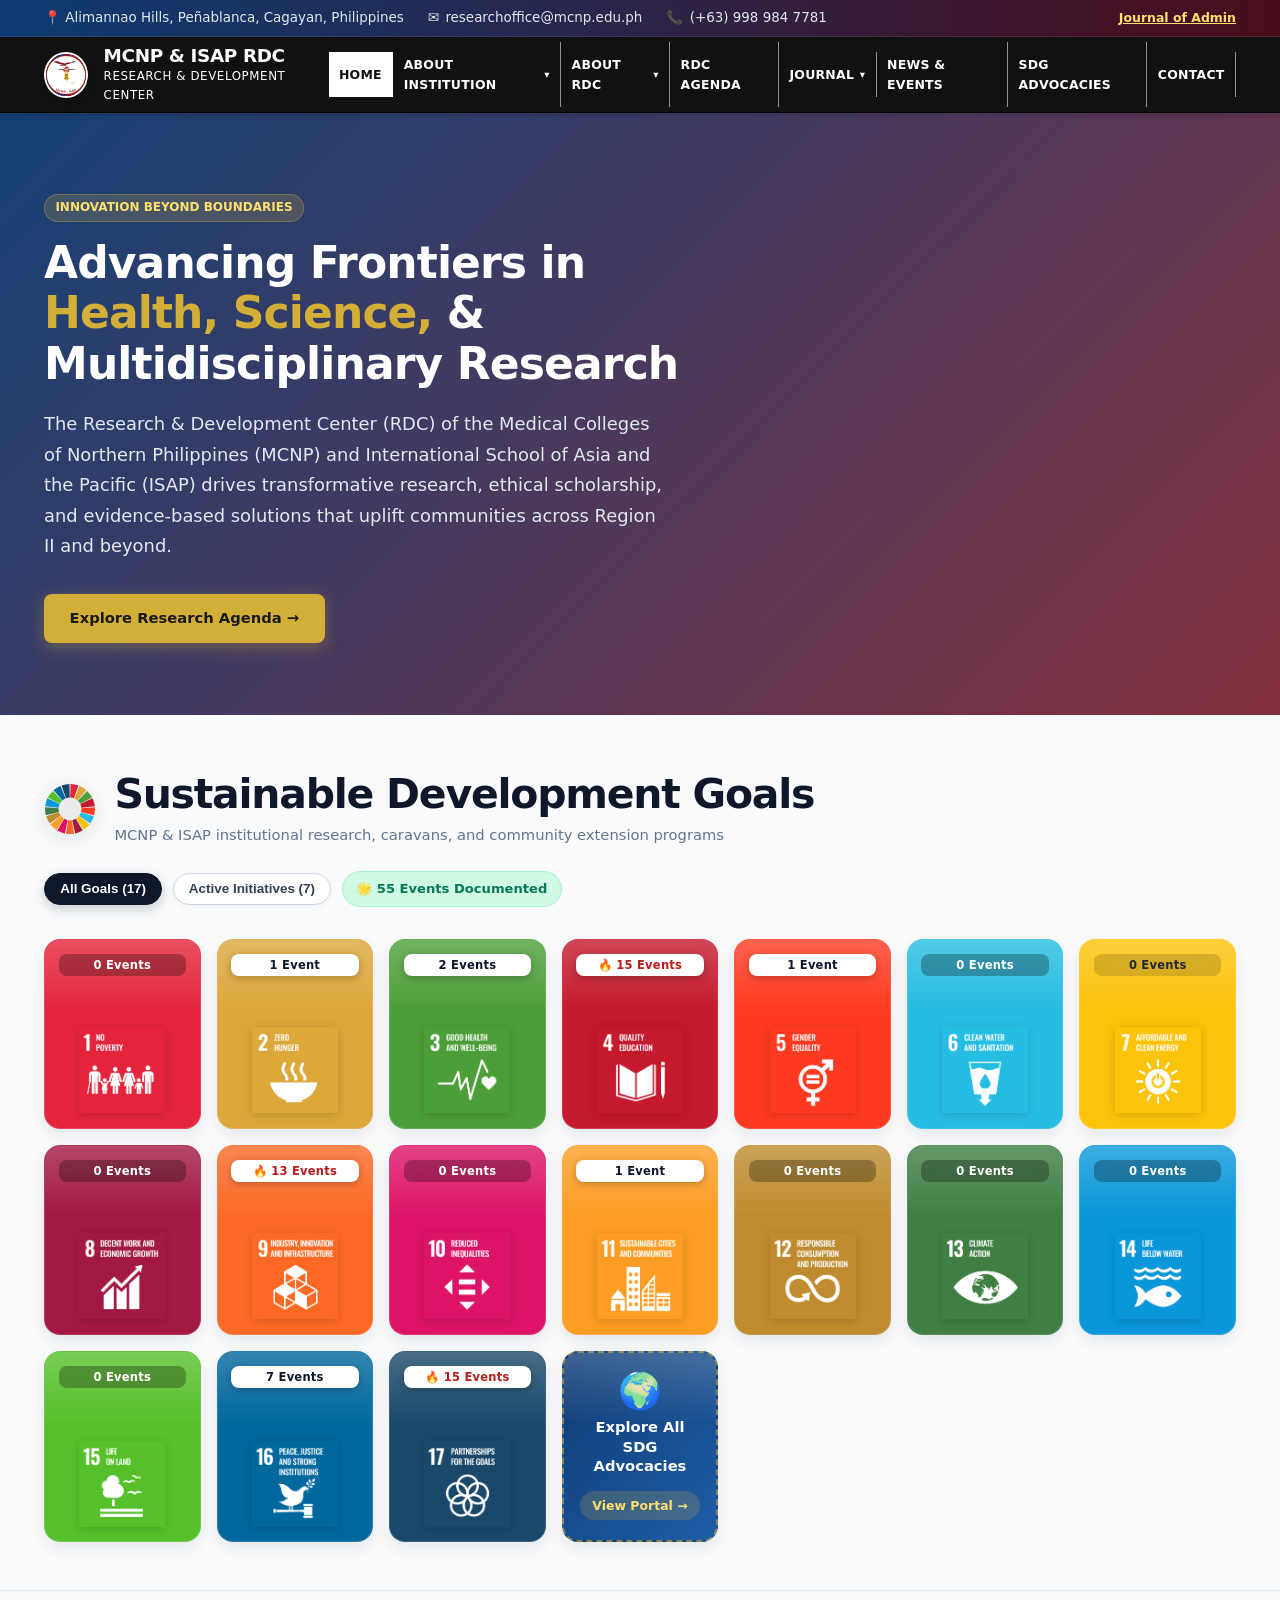
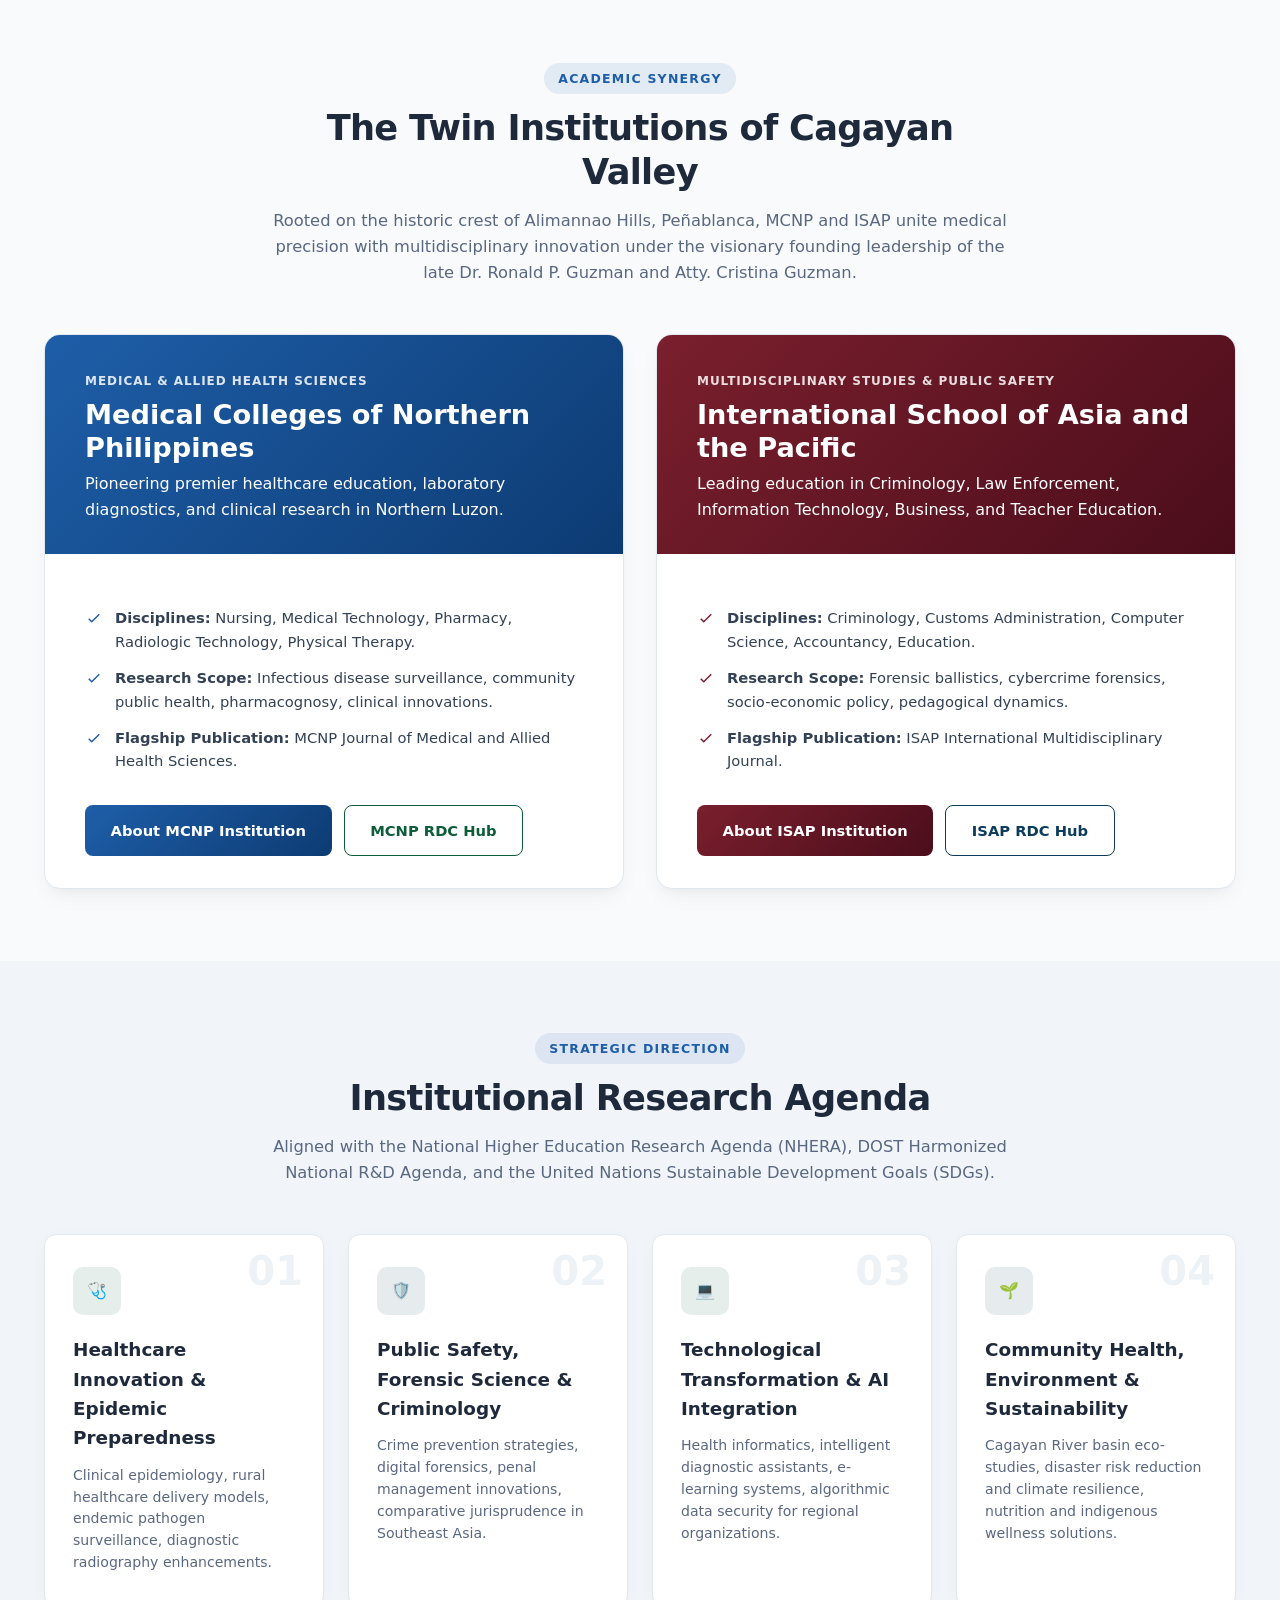
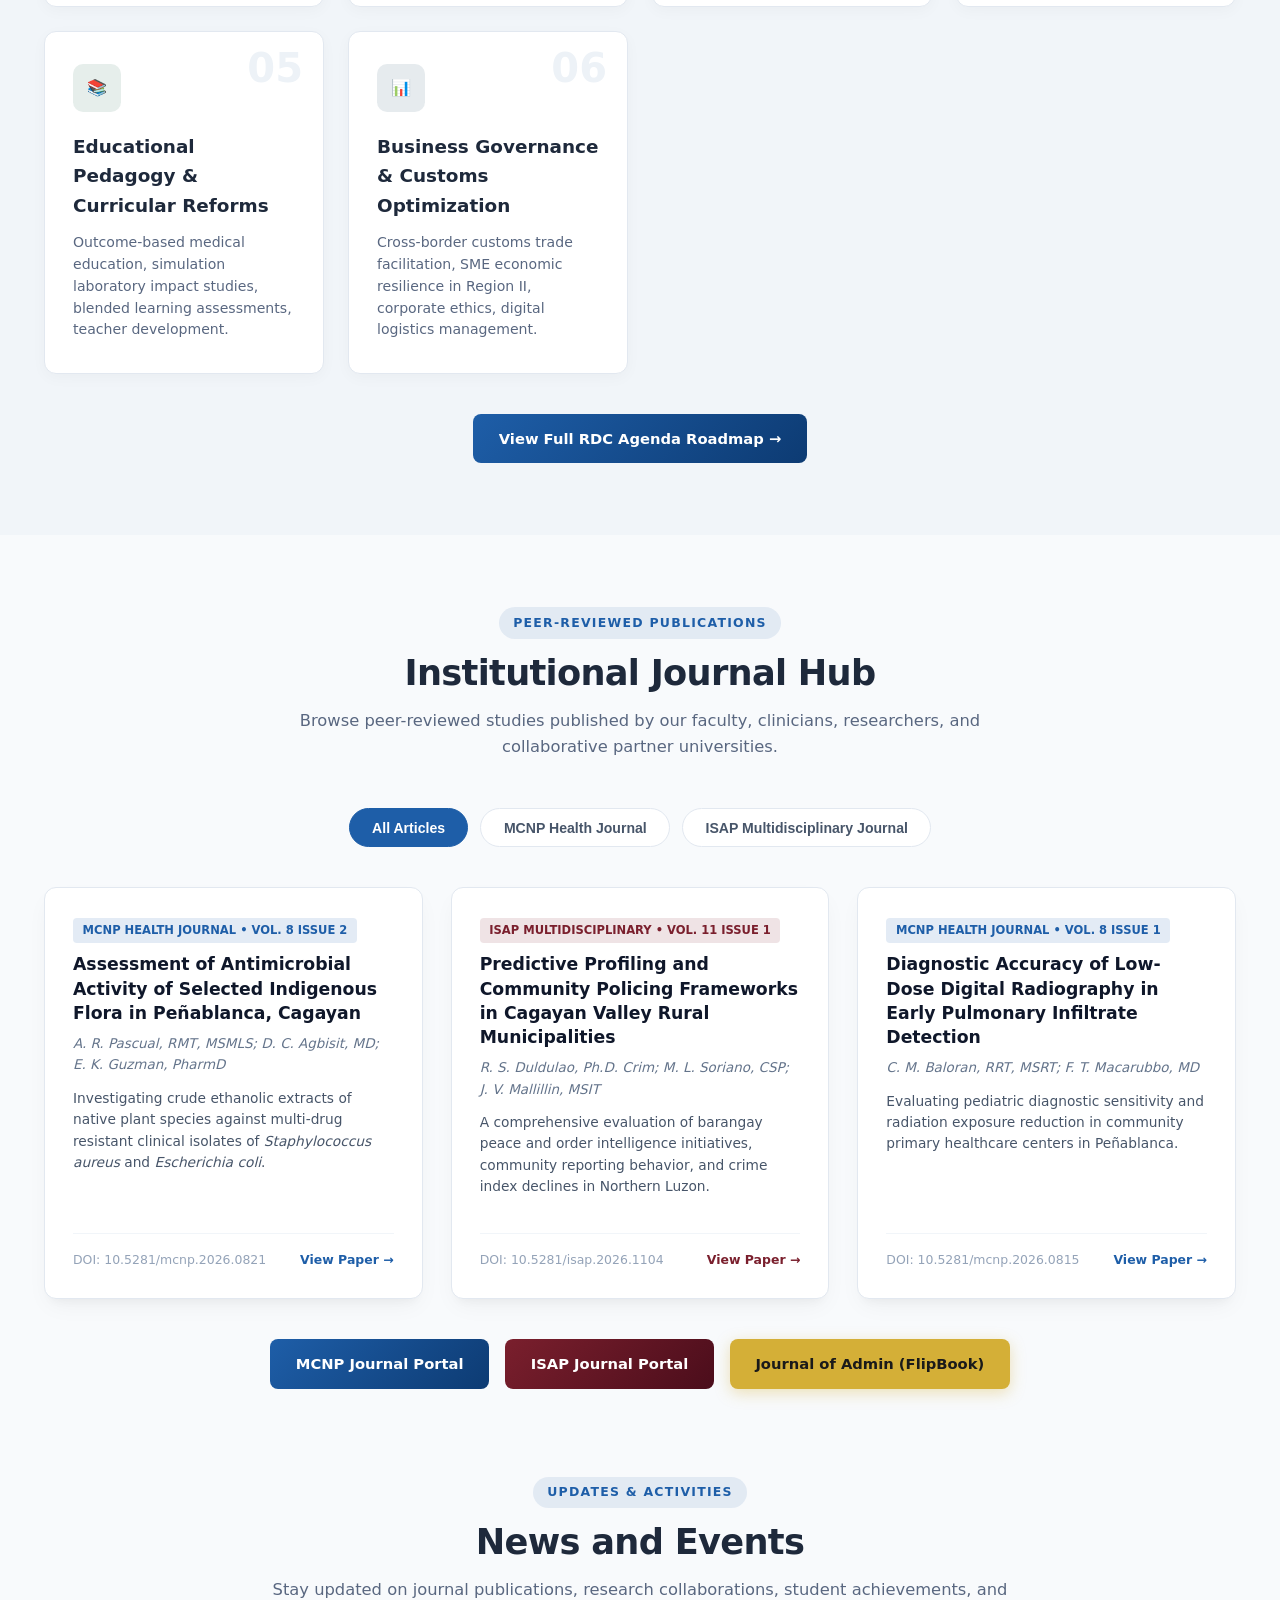
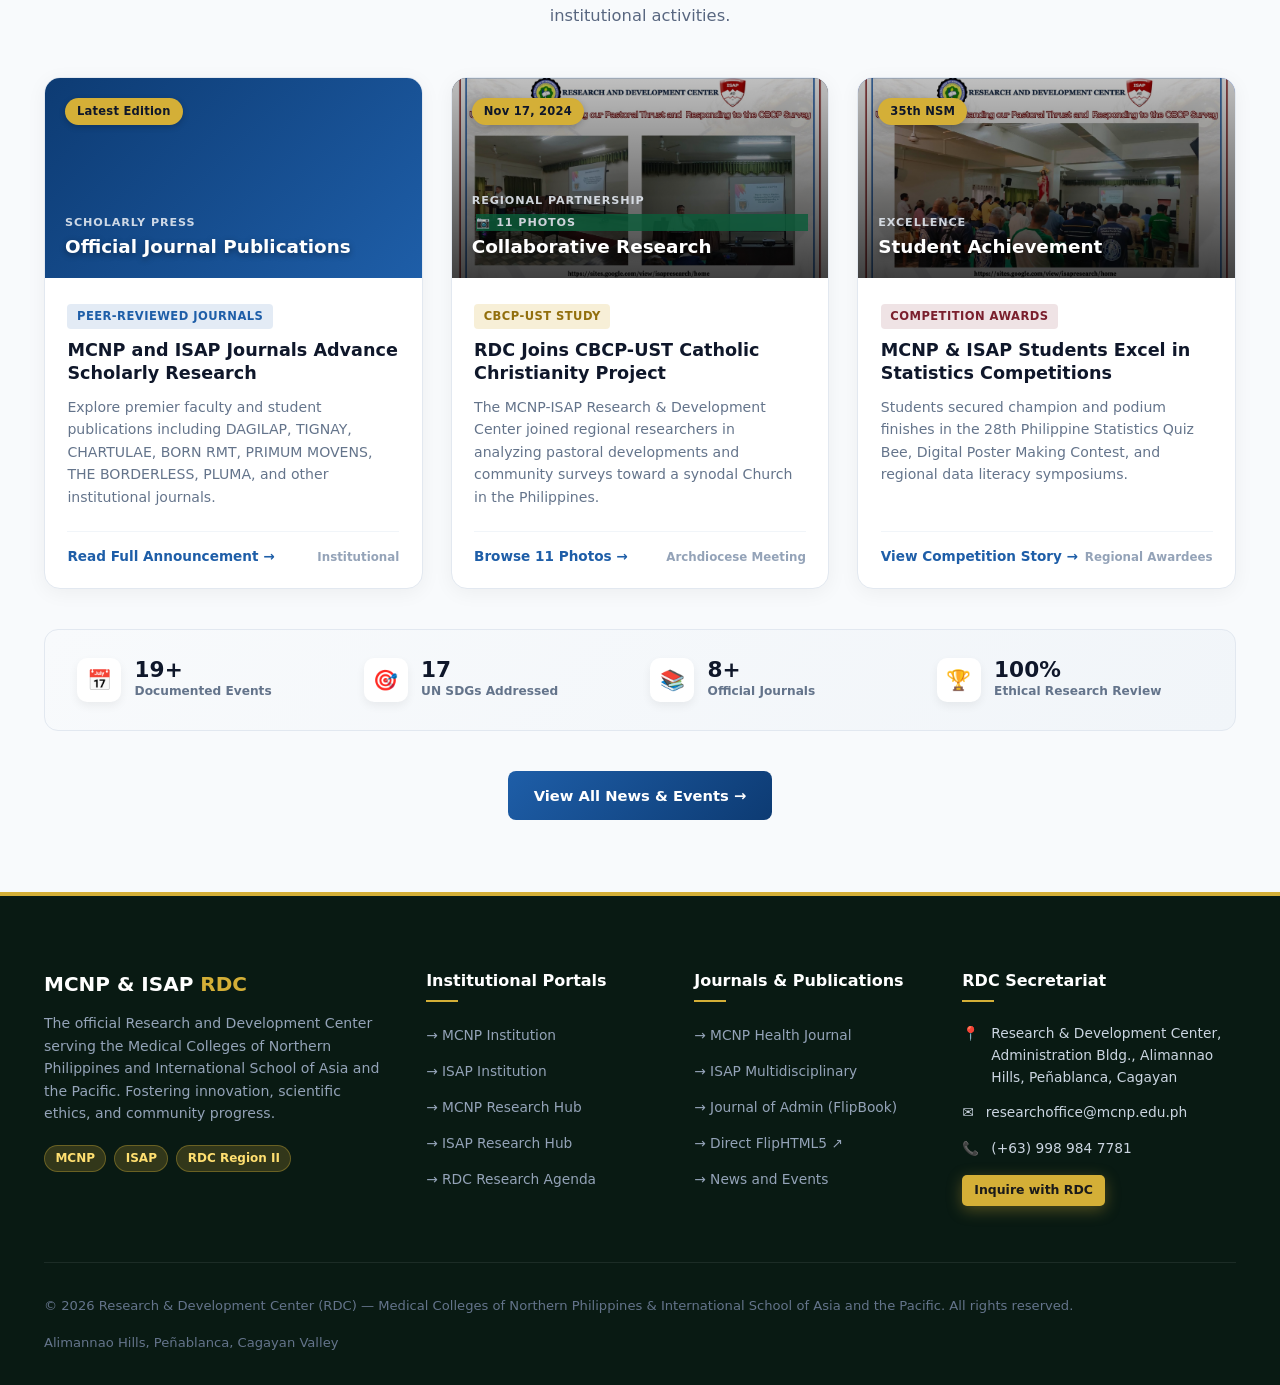
==== commit 27a6d536: "Enhance News & Events experience, unify navigation, and add interactive modal features" ====
--- a/index.html
+++ b/index.html
@@ -108,9 +108,8 @@
               </div>
             </li>
 
-            <li class="nav-item dropdown">
-              <a href="news.html" class="nav-link">NEWS <span class="arrow">&#9662;</span></a>
-              <div class="dropdown-menu"><a href="news.html" class="dropdown-link"><span>News</span></a><a href="news-events.html" class="dropdown-link"><span>Events</span></a></div>
+            <li class="nav-item">
+              <a href="news-events.html" class="nav-link">NEWS &amp; EVENTS</a>
             </li>
 
             <li class="nav-item">
@@ -543,6 +542,7 @@
             <span class="news-date-badge">Nov 17, 2024</span>
             <div class="news-thumb-text">
               <span class="news-thumb-pill">Regional Partnership</span>
+              <span class="news-thumb-pill" style="background: rgba(13, 92, 58, 0.92); margin-left: 0.3rem;">📷 11 Photos</span>
               <h4 class="news-thumb-topic">Collaborative Research</h4>
             </div>
           </div>
@@ -555,7 +555,7 @@
               </p>
             </div>
             <div class="news-footer-action">
-              <a href="news-events.html" class="news-link">Read Full Announcement &rarr;</a>
+              <a href="news-events.html#event-cbcp-ust-collab" class="news-link">Browse 11 Photos &rarr;</a>
               <span class="news-meta-type">Archdiocese Meeting</span>
             </div>
           </div>
@@ -581,11 +581,43 @@
               </p>
             </div>
             <div class="news-footer-action">
-              <a href="news-events.html" class="news-link">Read Full Announcement &rarr;</a>
+              <a href="news-events.html#event-cbcp-ust-collab" class="news-link">View Competition Story &rarr;</a>
               <span class="news-meta-type">Regional Awardees</span>
             </div>
           </div>
         </article>
+      </div>
+
+      <!-- Institutional Research & Events Impact Bar -->
+      <div class="news-impact-strip">
+        <div class="news-impact-item">
+          <div class="news-impact-icon">📅</div>
+          <div>
+            <div class="news-impact-number">19+</div>
+            <div class="news-impact-label">Documented Events</div>
+          </div>
+        </div>
+        <div class="news-impact-item">
+          <div class="news-impact-icon">🎯</div>
+          <div>
+            <div class="news-impact-number">17</div>
+            <div class="news-impact-label">UN SDGs Addressed</div>
+          </div>
+        </div>
+        <div class="news-impact-item">
+          <div class="news-impact-icon">📚</div>
+          <div>
+            <div class="news-impact-number">8+</div>
+            <div class="news-impact-label">Official Journals</div>
+          </div>
+        </div>
+        <div class="news-impact-item">
+          <div class="news-impact-icon">🏆</div>
+          <div>
+            <div class="news-impact-number">100%</div>
+            <div class="news-impact-label">Ethical Research Review</div>
+          </div>
+        </div>
       </div>
 
       <div style="text-align: center; margin-top: 2.5rem;">
--- a/css/style.css
+++ b/css/style.css
@@ -3543,4 +3543,145 @@
   color: #0f172a;
   margin-bottom: 0.5rem;
   font-size: 1.15rem;
+}
+
+/* Modal Prev/Next and Action Bar */
+.event-modal-actions-bar {
+  display: flex;
+  align-items: center;
+  justify-content: space-between;
+  padding: 1rem 2.5rem;
+  background: #f1f5f9;
+  border-top: 1px solid #e2e8f0;
+  gap: 1rem;
+  flex-wrap: wrap;
+}
+
+.event-modal-nav-group {
+  display: flex;
+  align-items: center;
+  gap: 0.5rem;
+}
+
+.event-modal-nav-btn {
+  background: #fff;
+  border: 1px solid #cbd5e1;
+  color: #334155;
+  font-weight: 700;
+  font-size: 0.82rem;
+  padding: 0.45rem 0.95rem;
+  border-radius: 6px;
+  cursor: pointer;
+  transition: all 0.2s ease;
+  display: inline-flex;
+  align-items: center;
+  gap: 0.35rem;
+}
+
+.event-modal-nav-btn:hover:not(:disabled) {
+  background: var(--mcnp-green, #0d5c3a);
+  color: #fff;
+  border-color: var(--mcnp-green, #0d5c3a);
+}
+
+.event-modal-nav-btn:disabled {
+  opacity: 0.45;
+  cursor: not-allowed;
+}
+
+.event-modal-copy-btn {
+  background: #fff;
+  border: 1px solid #cbd5e1;
+  color: #334155;
+  font-weight: 600;
+  font-size: 0.82rem;
+  padding: 0.45rem 0.95rem;
+  border-radius: 6px;
+  cursor: pointer;
+  display: inline-flex;
+  align-items: center;
+  gap: 0.35rem;
+  transition: all 0.2s ease;
+}
+
+.event-modal-copy-btn:hover {
+  background: #0f172a;
+  color: #fff;
+  border-color: #0f172a;
+}
+
+/* Search Clear Button */
+.event-search-clear {
+  position: absolute;
+  right: 0.85rem;
+  background: none;
+  border: none;
+  color: #94a3b8;
+  font-size: 1.1rem;
+  cursor: pointer;
+  display: none;
+  align-items: center;
+  justify-content: center;
+  padding: 0;
+  line-height: 1;
+}
+
+.event-search-clear.visible {
+  display: flex;
+}
+
+.event-search-clear:hover {
+  color: #ef4444;
+}
+
+/* Home Page News Impact Strip */
+.news-impact-strip {
+  display: grid;
+  grid-template-columns: repeat(4, 1fr);
+  gap: 1.25rem;
+  margin-top: 2.5rem;
+  padding: 1.75rem 2rem;
+  background: linear-gradient(135deg, #f8fafc 0%, #f1f5f9 100%);
+  border-radius: 14px;
+  border: 1px solid #e2e8f0;
+}
+
+@media (max-width: 768px) {
+  .news-impact-strip {
+    grid-template-columns: repeat(2, 1fr);
+    padding: 1.25rem;
+    gap: 1rem;
+  }
+}
+
+.news-impact-item {
+  display: flex;
+  align-items: center;
+  gap: 0.85rem;
+}
+
+.news-impact-icon {
+  width: 44px;
+  height: 44px;
+  border-radius: 10px;
+  background: #fff;
+  box-shadow: 0 4px 10px rgba(0, 0, 0, 0.06);
+  display: flex;
+  align-items: center;
+  justify-content: center;
+  font-size: 1.25rem;
+  flex-shrink: 0;
+}
+
+.news-impact-number {
+  font-size: 1.35rem;
+  font-weight: 800;
+  color: #0f172a;
+  line-height: 1.1;
+}
+
+.news-impact-label {
+  font-size: 0.76rem;
+  color: #64748b;
+  font-weight: 600;
 }
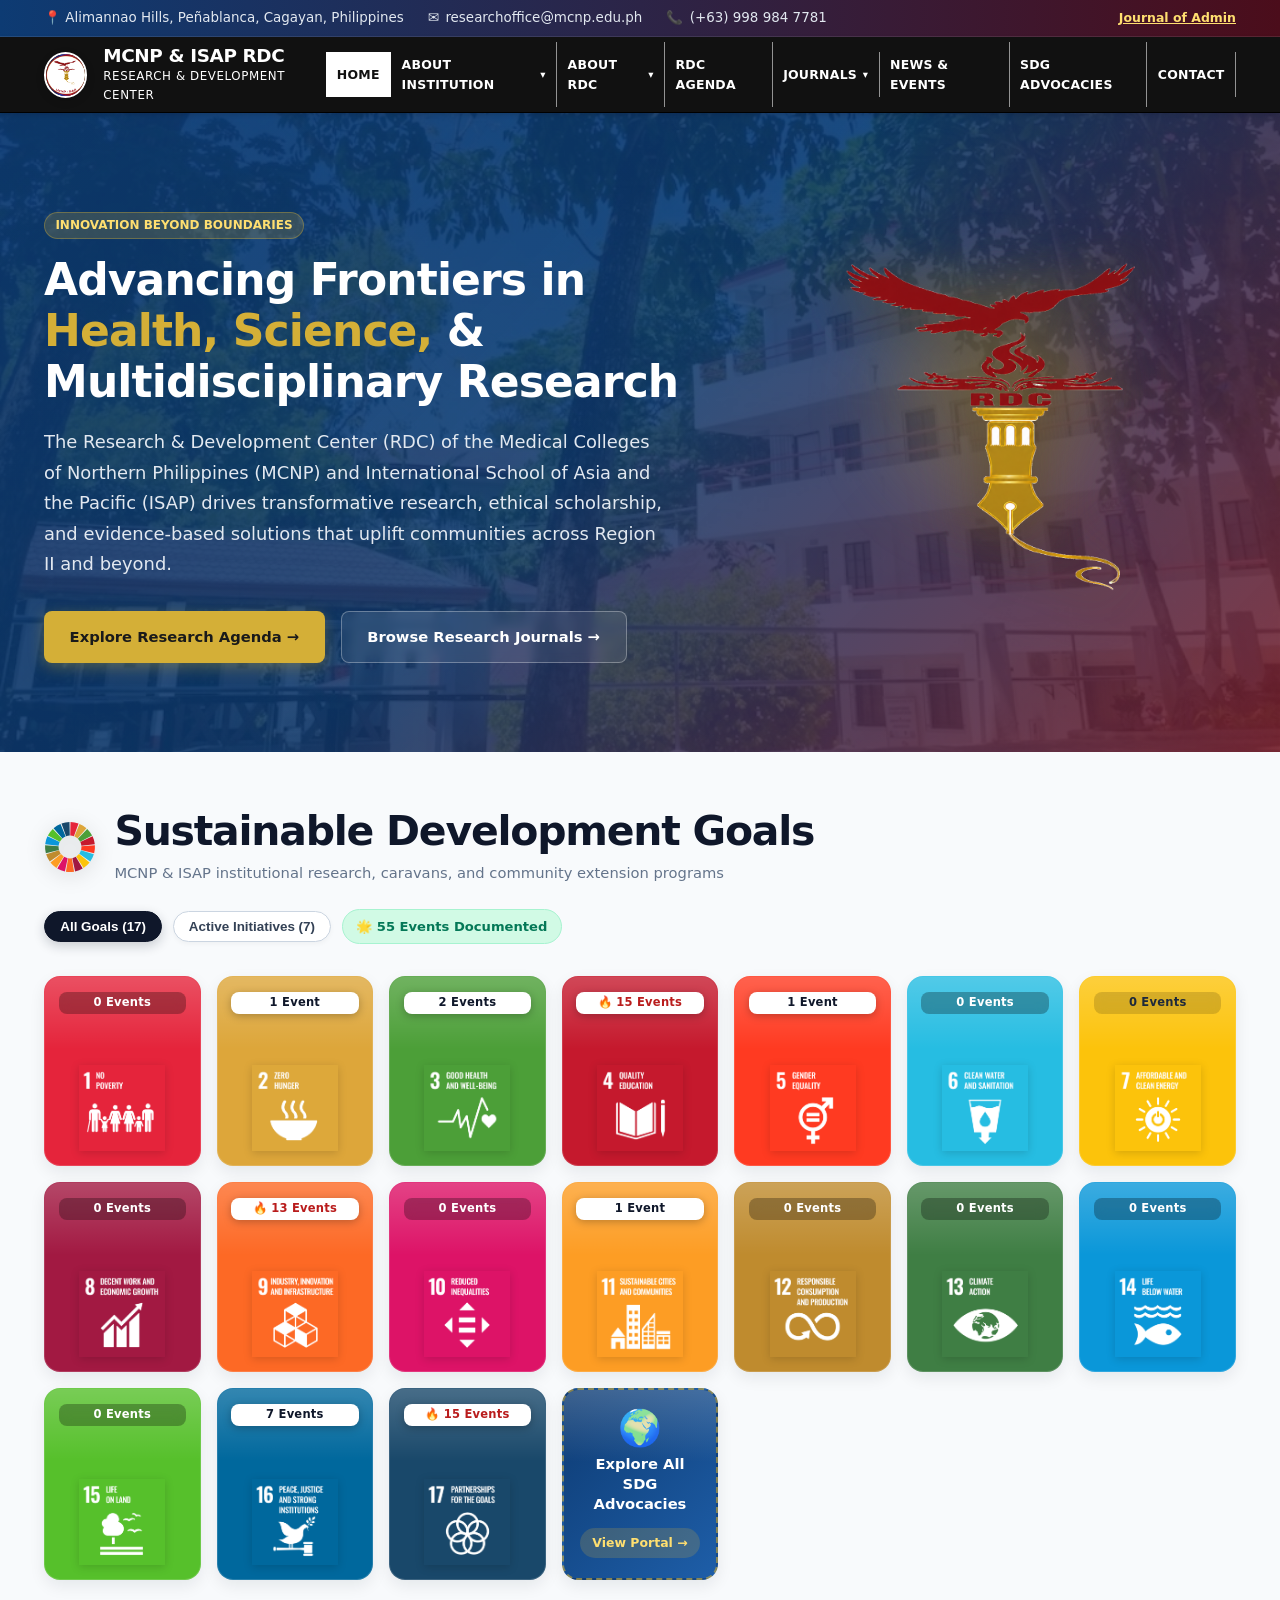
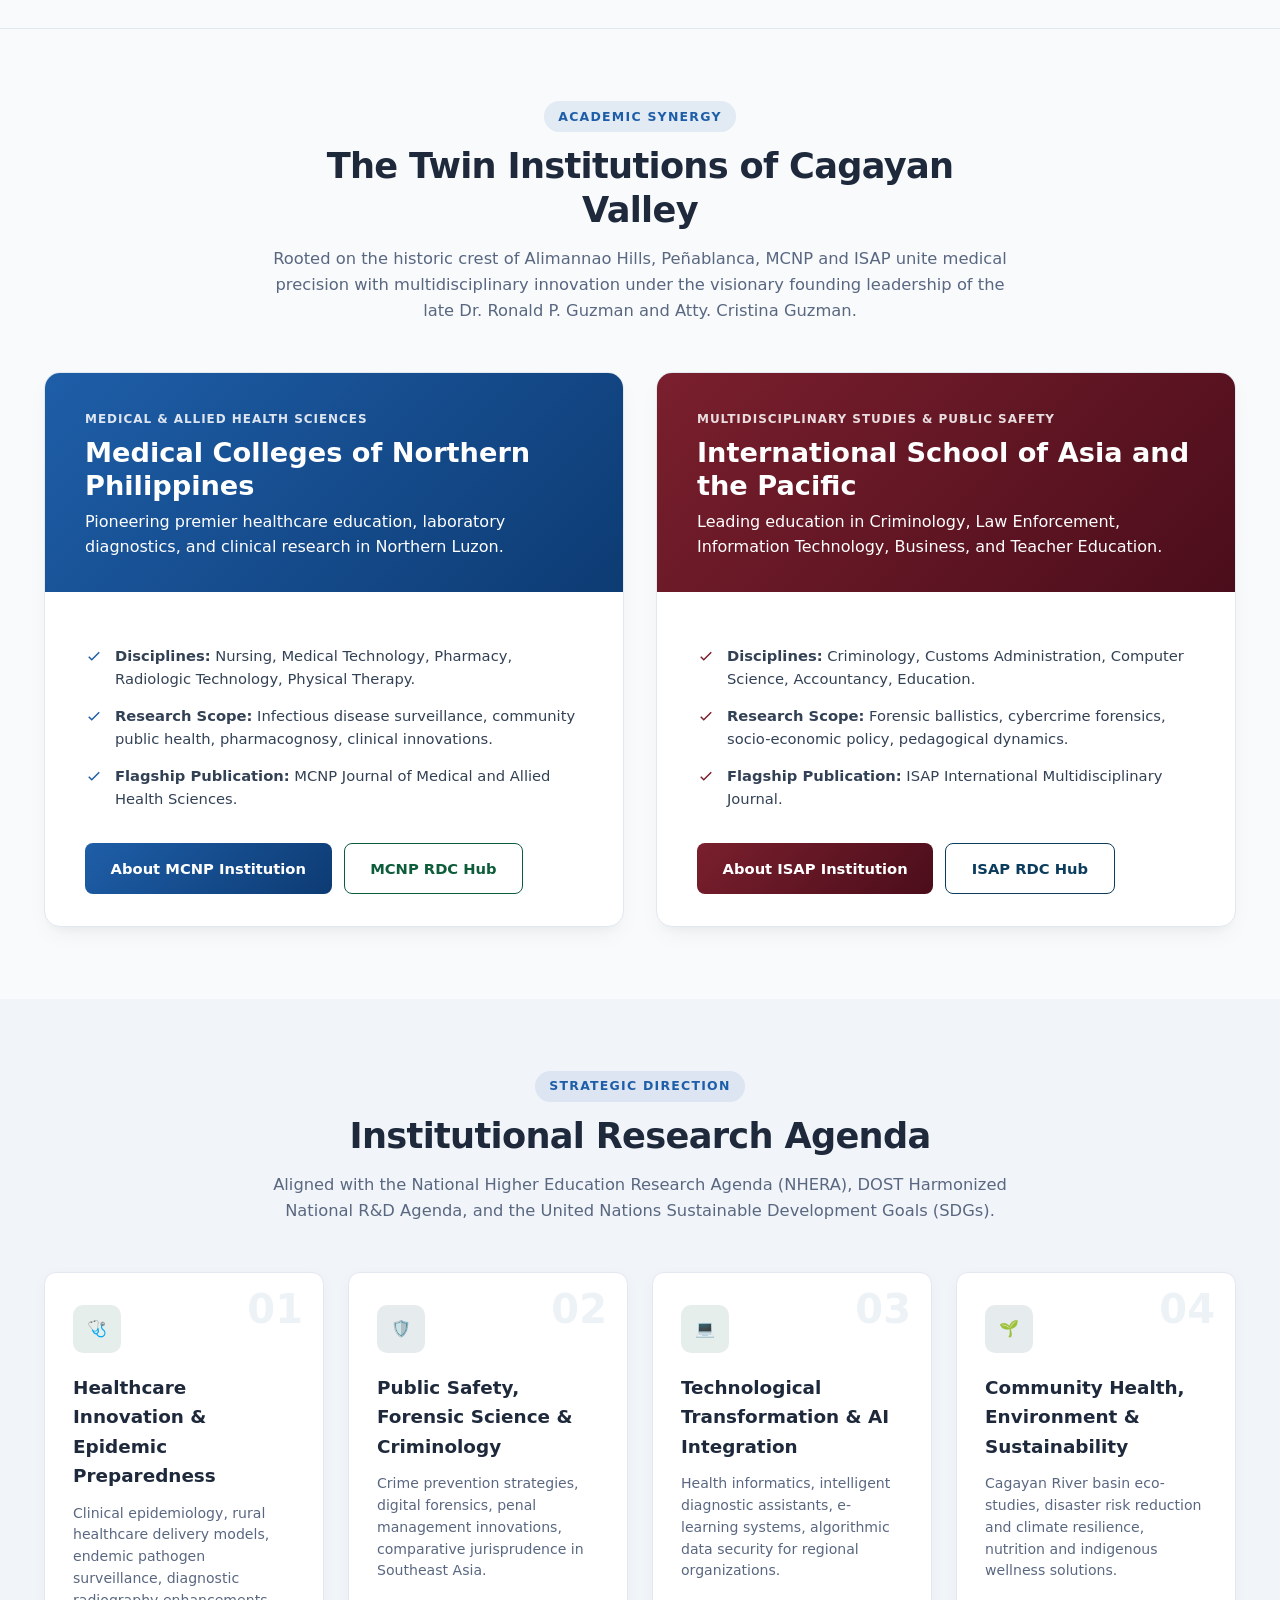
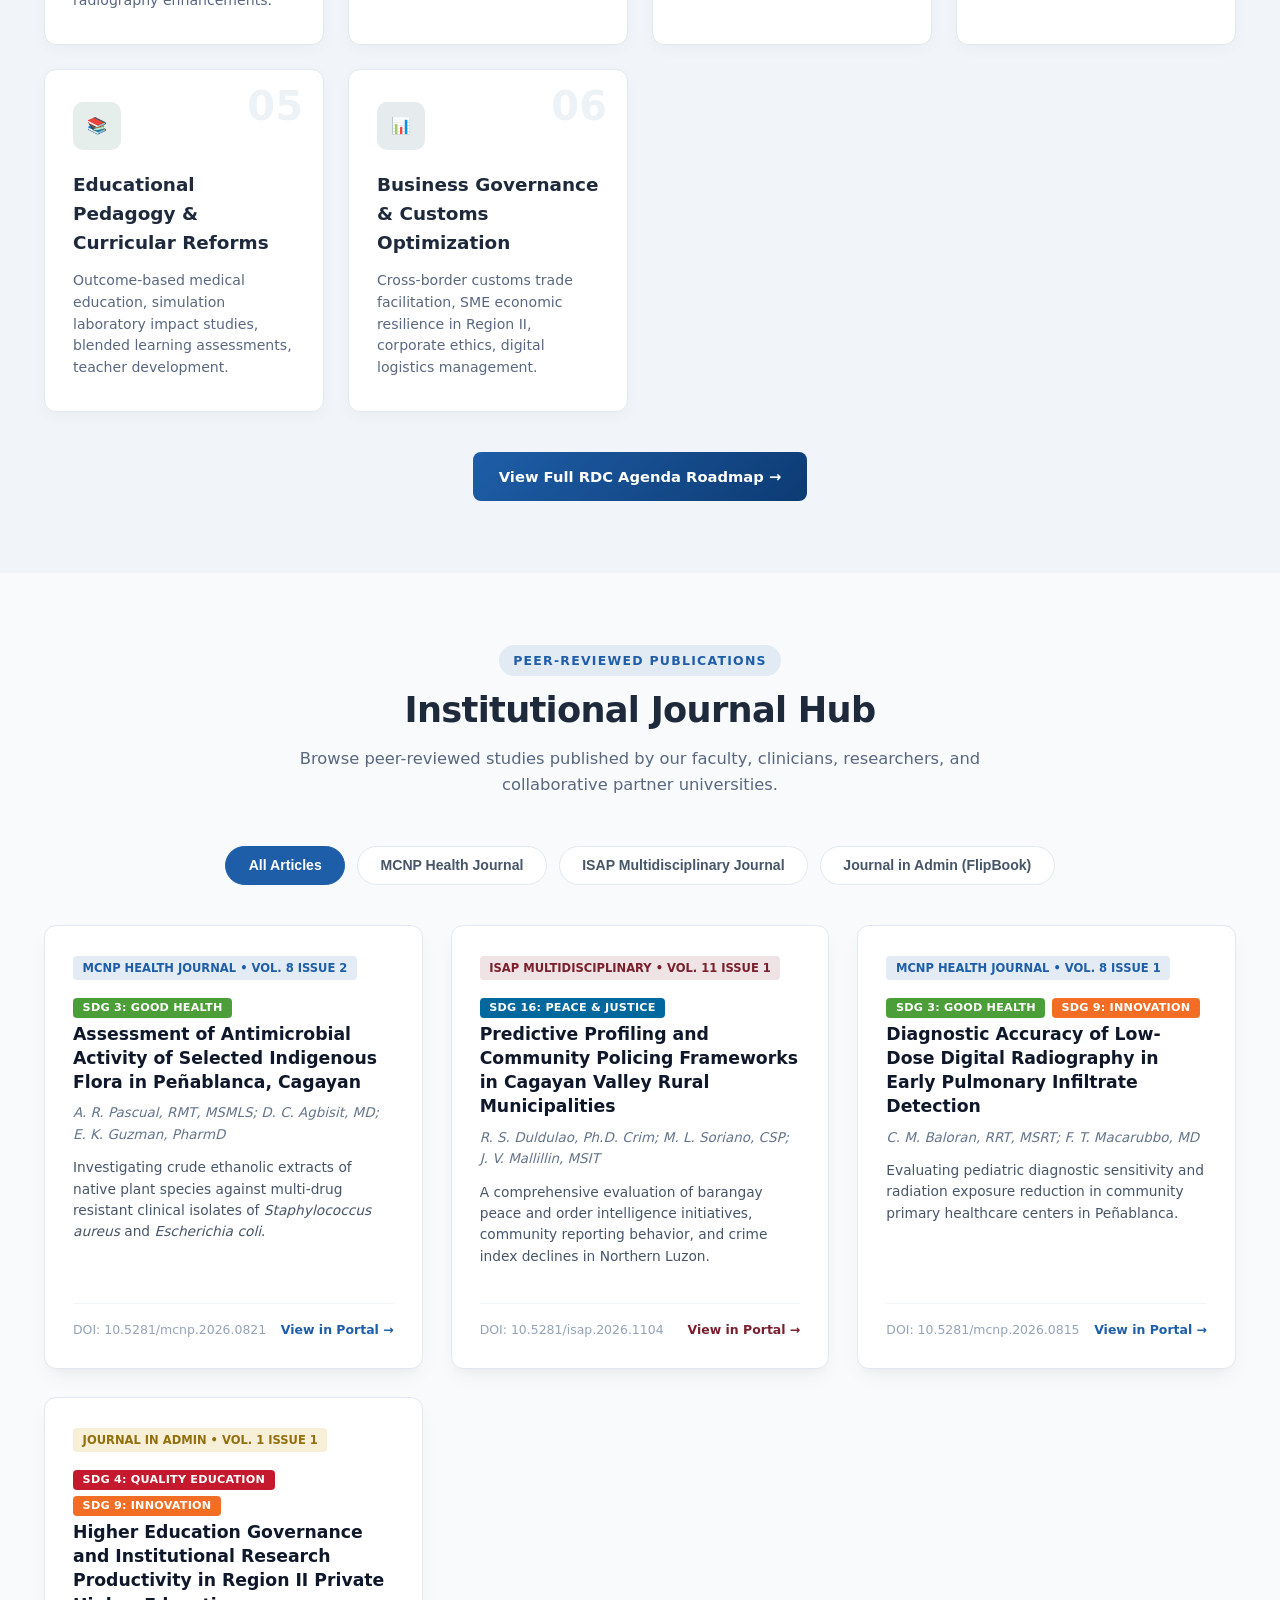
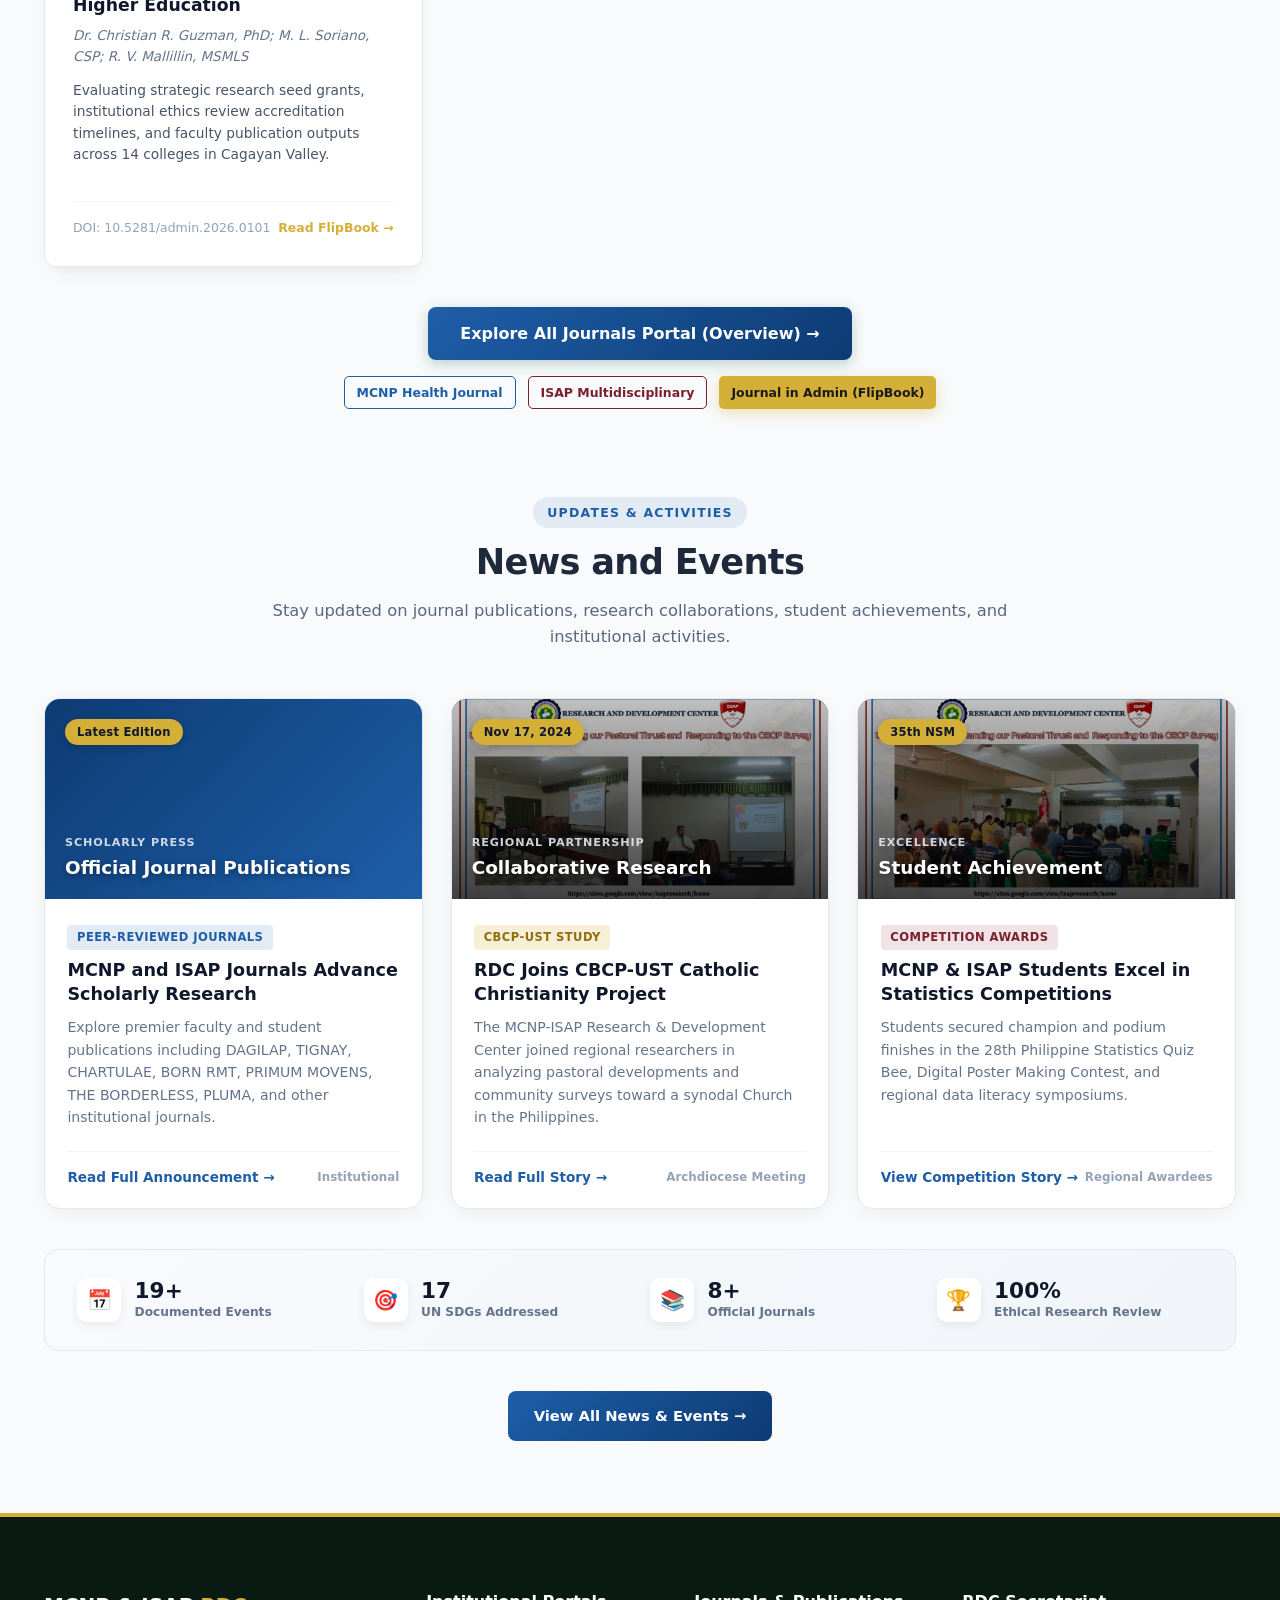
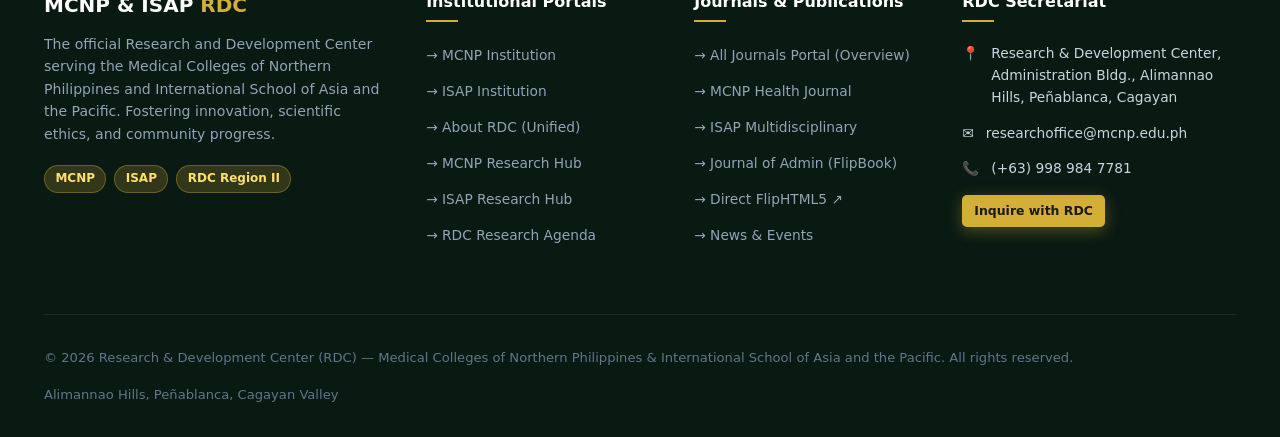
==== commit e3c5e9de: "Update RDC website: add unified About and Journal portals, enhance event galleries, assets, navigati" ====
--- a/index.html
+++ b/index.html
@@ -4,8 +4,25 @@
   <meta charset="UTF-8">
   <meta name="viewport" content="width=device-width, initial-scale=1.0">
   <title>RDC | Research &amp; Development Center - MCNP &amp; ISAP</title>
-  <meta name="description" content="Official Research and Development Center (RDC) of Medical Colleges of Northern Philippines (MCNP) and International School of Asia and the Pacific (ISAP).">
+  <meta name="description" content="Official Research and Development Center (RDC) of Medical Colleges of Northern Philippines (MCNP) and International School of Asia and the Pacific (ISAP). Fostering innovation, scientific ethics, and community progress.">
+  <link rel="icon" type="image/png" href="assets/rdc-logo.png">
+  <link rel="apple-touch-icon" href="assets/rdc-logo.png">
+
+  <!-- Open Graph / Facebook / Messenger -->
+  <meta property="og:type" content="website">
+  <meta property="og:title" content="RDC | Research &amp; Development Center - MCNP &amp; ISAP">
+  <meta property="og:description" content="Official Research &amp; Development Center of Medical Colleges of Northern Philippines and International School of Asia and the Pacific. Fostering research innovation, ethics, and community leadership.">
+  <meta property="og:image" content="assets/rdc-logo.png">
+  <meta property="og:site_name" content="MCNP &amp; ISAP RDC">
+
+  <!-- Twitter / X Cards -->
+  <meta name="twitter:card" content="summary">
+  <meta name="twitter:title" content="RDC | Research &amp; Development Center - MCNP &amp; ISAP">
+  <meta name="twitter:description" content="Official Research &amp; Development Center of MCNP and ISAP. Fostering research innovation, ethics, and community leadership.">
+  <meta name="twitter:image" content="assets/rdc-logo.png">
+
   <link rel="stylesheet" href="css/style.css">
+  <link rel="stylesheet" href="https://cdnjs.cloudflare.com/ajax/libs/font-awesome/6.4.0/css/all.min.css">
   <style>
     a.sdg-goal-card:not(.sdg-goal-cta){text-decoration:none}
     .sdg-goal-card{display:flex;flex-direction:column;align-items:center;text-align:center}
@@ -64,17 +81,22 @@
               </div>
             </li>
 
+            <!-- Dropdown: ABOUT RDC -->
             <li class="nav-item dropdown">
-              <a href="about-rdc-mcnp.html" class="nav-link">
+              <a href="about-rdc.html" class="nav-link">
                 ABOUT RDC <span class="arrow">&#9662;</span>
               </a>
               <div class="dropdown-menu">
+                <a href="about-rdc.html" class="dropdown-link">
+                  <span>About RDC (Unified Overview)</span>
+                  <span class="dropdown-badge badge-admin">ALL</span>
+                </a>
                 <a href="about-rdc-mcnp.html" class="dropdown-link">
-                  <span>MCNP Research &amp; Development</span>
+                  <span>MCNP Health Research Wing</span>
                   <span class="dropdown-badge badge-mcnp">MCNP</span>
                 </a>
                 <a href="about-rdc-isap.html" class="dropdown-link">
-                  <span>ISAP Research &amp; Development</span>
+                  <span>ISAP Multidisciplinary Wing</span>
                   <span class="dropdown-badge badge-isap">ISAP</span>
                 </a>
               </div>
@@ -85,10 +107,14 @@
             </li>
 
             <li class="nav-item dropdown">
-              <a href="journal-mcnp.html" class="nav-link">
-                JOURNAL <span class="arrow">&#9662;</span>
+              <a href="journal.html" class="nav-link">
+                JOURNALS <span class="arrow">&#9662;</span>
               </a>
               <div class="dropdown-menu">
+                <a href="journal.html" class="dropdown-link">
+                  <span>All Journals Portal (Overview)</span>
+                  <span class="dropdown-badge badge-admin">ALL</span>
+                </a>
                 <a href="journal-mcnp.html" class="dropdown-link">
                   <span>MCNP Health &amp; Allied Sciences</span>
                   <span class="dropdown-badge badge-mcnp">MCNP</span>
@@ -139,6 +165,17 @@
           </p>
           <div class="hero-actions">
             <a href="rdc-agenda.html" class="btn btn-gold">Explore Research Agenda &rarr;</a>
+            <a href="journal.html" class="btn btn-outline-white">Browse Research Journals &rarr;</a>
+          </div>
+        </div>
+
+        <!-- Hero Visual: Official RDC Institutional Emblem -->
+        <div class="hero-visual">
+          <div class="hero-logo-wrapper">
+            <div class="hero-logo-glow"></div>
+            <img src="assets/rdc-logo.png" alt="MCNP &amp; ISAP Research &amp; Development Center Official Emblem" class="hero-rdc-logo">
+            <div class="hero-logo-tagline">
+            </div>
           </div>
         </div>
       </div>
@@ -443,12 +480,16 @@
         <button class="tab-btn active" data-filter="all">All Articles</button>
         <button class="tab-btn" data-filter="mcnp">MCNP Health Journal</button>
         <button class="tab-btn" data-filter="isap">ISAP Multidisciplinary Journal</button>
+        <button class="tab-btn" data-filter="admin">Journal in Admin (FlipBook)</button>
       </div>
 
       <div class="articles-grid">
         <article class="article-card" data-journal="mcnp">
           <div class="article-header">
             <span class="article-journal-badge badge-mcnp">MCNP Health Journal • Vol. 8 Issue 2</span>
+            <div class="article-sdg-strip">
+              <span class="badge-sdg" style="background:#4c9f38;">SDG 3: Good Health</span>
+            </div>
             <h3 class="article-title">Assessment of Antimicrobial Activity of Selected Indigenous Flora in Peñablanca, Cagayan</h3>
             <p class="article-authors">A. R. Pascual, RMT, MSMLS; D. C. Agbisit, MD; E. K. Guzman, PharmD</p>
             <p class="article-abstract">
@@ -457,13 +498,16 @@
           </div>
           <div class="article-meta">
             <span>DOI: 10.5281/mcnp.2026.0821</span>
-            <a href="journal-mcnp.html" style="color: var(--mcnp-green); font-weight: 700;">View Paper &rarr;</a>
+            <a href="journal.html#abstract-pascual-2026" style="color: var(--mcnp-green); font-weight: 700;">View in Portal &rarr;</a>
           </div>
         </article>
 
         <article class="article-card" data-journal="isap">
           <div class="article-header">
             <span class="article-journal-badge badge-isap">ISAP Multidisciplinary • Vol. 11 Issue 1</span>
+            <div class="article-sdg-strip">
+              <span class="badge-sdg" style="background:#00689d;">SDG 16: Peace &amp; Justice</span>
+            </div>
             <h3 class="article-title">Predictive Profiling and Community Policing Frameworks in Cagayan Valley Rural Municipalities</h3>
             <p class="article-authors">R. S. Duldulao, Ph.D. Crim; M. L. Soriano, CSP; J. V. Mallillin, MSIT</p>
             <p class="article-abstract">
@@ -472,13 +516,17 @@
           </div>
           <div class="article-meta">
             <span>DOI: 10.5281/isap.2026.1104</span>
-            <a href="journal-isap.html" style="color: var(--isap-blue); font-weight: 700;">View Paper &rarr;</a>
+            <a href="journal.html#abstract-duldulao-2026" style="color: var(--isap-blue); font-weight: 700;">View in Portal &rarr;</a>
           </div>
         </article>
 
         <article class="article-card" data-journal="mcnp">
           <div class="article-header">
             <span class="article-journal-badge badge-mcnp">MCNP Health Journal • Vol. 8 Issue 1</span>
+            <div class="article-sdg-strip">
+              <span class="badge-sdg" style="background:#4c9f38;">SDG 3: Good Health</span>
+              <span class="badge-sdg" style="background:#f36e24;">SDG 9: Innovation</span>
+            </div>
             <h3 class="article-title">Diagnostic Accuracy of Low-Dose Digital Radiography in Early Pulmonary Infiltrate Detection</h3>
             <p class="article-authors">C. M. Baloran, RRT, MSRT; F. T. Macarubbo, MD</p>
             <p class="article-abstract">
@@ -487,15 +535,39 @@
           </div>
           <div class="article-meta">
             <span>DOI: 10.5281/mcnp.2026.0815</span>
-            <a href="journal-mcnp.html" style="color: var(--mcnp-green); font-weight: 700;">View Paper &rarr;</a>
-          </div>
-        </article>
-      </div>
-
-      <div style="text-align: center; margin-top: 2.5rem; display: flex; justify-content: center; gap: 1rem; flex-wrap: wrap;">
-        <a href="journal-mcnp.html" class="btn btn-mcnp">MCNP Journal Portal</a>
-        <a href="journal-isap.html" class="btn btn-isap">ISAP Journal Portal</a>
-        <a href="journal-admin.html" class="btn btn-gold">Journal of Admin (FlipBook)</a>
+            <a href="journal.html#abstract-baloran-2026" style="color: var(--mcnp-green); font-weight: 700;">View in Portal &rarr;</a>
+          </div>
+        </article>
+
+        <article class="article-card" data-journal="admin">
+          <div class="article-header">
+            <span class="article-journal-badge badge-admin">Journal in Admin • Vol. 1 Issue 1</span>
+            <div class="article-sdg-strip">
+              <span class="badge-sdg" style="background:#c5192d;">SDG 4: Quality Education</span>
+              <span class="badge-sdg" style="background:#f36e24;">SDG 9: Innovation</span>
+            </div>
+            <h3 class="article-title">Higher Education Governance and Institutional Research Productivity in Region II Private Higher Education</h3>
+            <p class="article-authors">Dr. Christian R. Guzman, PhD; M. L. Soriano, CSP; R. V. Mallillin, MSMLS</p>
+            <p class="article-abstract">
+              Evaluating strategic research seed grants, institutional ethics review accreditation timelines, and faculty publication outputs across 14 colleges in Cagayan Valley.
+            </p>
+          </div>
+          <div class="article-meta">
+            <span>DOI: 10.5281/admin.2026.0101</span>
+            <a href="journal-admin.html" style="color: var(--gold, #d97706); font-weight: 700;">Read FlipBook &rarr;</a>
+          </div>
+        </article>
+      </div>
+
+      <div style="text-align: center; margin-top: 2.5rem; display: flex; flex-direction: column; align-items: center; gap: 1rem;">
+        <a href="journal.html" class="btn btn-mcnp" style="font-size: 1rem; padding: 0.85rem 2rem; font-weight: 700; box-shadow: 0 4px 14px rgba(13, 92, 58, 0.25);">
+          Explore All Journals Portal (Overview) &rarr;
+        </a>
+        <div style="display: flex; justify-content: center; gap: 0.75rem; flex-wrap: wrap;">
+          <a href="journal-mcnp.html" class="btn btn-sm btn-outline-white" style="color: var(--mcnp-green); border-color: var(--mcnp-green);">MCNP Health Journal</a>
+          <a href="journal-isap.html" class="btn btn-sm btn-outline-white" style="color: var(--isap-blue); border-color: var(--isap-blue);">ISAP Multidisciplinary</a>
+          <a href="journal-admin.html" class="btn btn-sm btn-gold">Journal in Admin (FlipBook)</a>
+        </div>
       </div>
     </div>
   </section>
@@ -542,7 +614,6 @@
             <span class="news-date-badge">Nov 17, 2024</span>
             <div class="news-thumb-text">
               <span class="news-thumb-pill">Regional Partnership</span>
-              <span class="news-thumb-pill" style="background: rgba(13, 92, 58, 0.92); margin-left: 0.3rem;">📷 11 Photos</span>
               <h4 class="news-thumb-topic">Collaborative Research</h4>
             </div>
           </div>
@@ -555,7 +626,7 @@
               </p>
             </div>
             <div class="news-footer-action">
-              <a href="news-events.html#event-cbcp-ust-collab" class="news-link">Browse 11 Photos &rarr;</a>
+              <a href="news-events.html#event-cbcp-ust-collab" class="news-link">Read Full Story &rarr;</a>
               <span class="news-meta-type">Archdiocese Meeting</span>
             </div>
           </div>
@@ -581,7 +652,7 @@
               </p>
             </div>
             <div class="news-footer-action">
-              <a href="news-events.html#event-cbcp-ust-collab" class="news-link">View Competition Story &rarr;</a>
+              <a href="news-events.html#event-student-stats-28th" class="news-link">View Competition Story &rarr;</a>
               <span class="news-meta-type">Regional Awardees</span>
             </div>
           </div>
@@ -647,6 +718,7 @@
           <ul class="footer-links">
             <li><a href="about-mcnp.html">&rarr; MCNP Institution</a></li>
             <li><a href="about-isap.html">&rarr; ISAP Institution</a></li>
+            <li><a href="about-rdc.html">&rarr; About RDC (Unified)</a></li>
             <li><a href="about-rdc-mcnp.html">&rarr; MCNP Research Hub</a></li>
             <li><a href="about-rdc-isap.html">&rarr; ISAP Research Hub</a></li>
             <li><a href="rdc-agenda.html">&rarr; RDC Research Agenda</a></li>
@@ -656,11 +728,12 @@
         <div class="footer-col">
           <h5>Journals &amp; Publications</h5>
           <ul class="footer-links">
+            <li><a href="journal.html">&rarr; All Journals Portal (Overview)</a></li>
             <li><a href="journal-mcnp.html">&rarr; MCNP Health Journal</a></li>
             <li><a href="journal-isap.html">&rarr; ISAP Multidisciplinary</a></li>
             <li><a href="journal-admin.html">&rarr; Journal of Admin (FlipBook)</a></li>
             <li><a href="https://online.fliphtml5.com/ffqhu/swzy/#p=1" target="_blank" rel="noopener noreferrer">&rarr; Direct FlipHTML5 ↗</a></li>
-            <li><a href="news-events.html">&rarr; News and Events</a></li>
+            <li><a href="news-events.html">&rarr; News &amp; Events</a></li>
           </ul>
         </div>
 
--- a/css/style.css
+++ b/css/style.css
@@ -368,10 +368,10 @@
    ========================================================================== */
 .hero-section {
   position: relative;
-  background: linear-gradient(135deg, rgba(13, 59, 115, 0.97) 0%, rgba(122, 31, 45, 0.92) 100%),
-              url('data:image/svg+xml;utf8,<svg xmlns="http://www.w3.org/2000/svg" width="60" height="60" viewBox="0 0 60 60"><circle cx="30" cy="30" r="1.5" fill="rgba(255,255,255,0.06)"/></svg>');
+  background: linear-gradient(135deg, rgba(13, 59, 115, 0.90) 0%, rgba(13, 59, 115, 0.82) 48%, rgba(122, 31, 45, 0.85) 100%),
+              url('../assets/hero-campus-bg.jpg') center/cover no-repeat;
   color: var(--white);
-  padding: 5rem 0 4.5rem;
+  padding: 5.5rem 0 5rem;
   overflow: hidden;
 }
 
@@ -406,6 +406,76 @@
   display: flex;
   gap: 1rem;
   flex-wrap: wrap;
+}
+
+/* Hero Official RDC Logo Presentation */
+.hero-visual {
+  display: flex;
+  justify-content: center;
+  align-items: center;
+  width: 100%;
+}
+
+.hero-logo-wrapper {
+  position: relative;
+  display: flex;
+  flex-direction: column;
+  align-items: center;
+  justify-content: center;
+  padding: 1.5rem 1rem;
+  width: 100%;
+  max-width: 440px;
+}
+
+.hero-logo-glow {
+  position: absolute;
+  top: 42%;
+  left: 50%;
+  transform: translate(-50%, -50%);
+  width: 320px;
+  height: 320px;
+  background: radial-gradient(circle, rgba(212, 175, 55, 0.35) 0%, rgba(212, 175, 55, 0.12) 45%, transparent 70%);
+  border-radius: 50%;
+  filter: blur(24px);
+  pointer-events: none;
+  z-index: 1;
+  animation: logo-glow-pulse 4s ease-in-out infinite alternate;
+}
+
+@keyframes logo-glow-pulse {
+  0% {
+    transform: translate(-50%, -50%) scale(0.92);
+    opacity: 0.65;
+  }
+  100% {
+    transform: translate(-50%, -50%) scale(1.12);
+    opacity: 1;
+  }
+}
+
+.hero-rdc-logo {
+  position: relative;
+  z-index: 2;
+  width: 100%;
+  max-width: 330px;
+  height: auto;
+  max-height: 420px;
+  object-fit: contain;
+  filter: drop-shadow(0 15px 30px rgba(0, 0, 0, 0.45)) drop-shadow(0 0 25px rgba(212, 175, 55, 0.35));
+  transition: transform 0.4s cubic-bezier(0.2, 0.8, 0.2, 1), filter 0.4s ease;
+  user-select: none;
+}
+
+.hero-rdc-logo:hover {
+  transform: scale(1.05) translateY(-5px);
+  filter: drop-shadow(0 25px 40px rgba(0, 0, 0, 0.55)) drop-shadow(0 0 35px rgba(212, 175, 55, 0.6));
+}
+
+.hero-logo-tagline {
+  position: relative;
+  z-index: 2;
+  margin-top: 1.25rem;
+  text-align: center;
 }
 
 .sdg-showcase {
@@ -1762,6 +1832,367 @@
   }
 }
 
+/* ========================================================
+   ENHANCED SOP MATRIX: ALIGNED STEP -> RESPONSIBLE -> REQUIREMENT
+   ======================================================== */
+.rdc-sop-controls {
+  display: flex;
+  justify-content: space-between;
+  align-items: center;
+  flex-wrap: wrap;
+  gap: 0.75rem;
+  margin-bottom: 1.25rem;
+  padding-bottom: 0.85rem;
+  border-bottom: 1px solid var(--border-color);
+}
+
+.rdc-sop-controls-text {
+  font-size: 0.88rem;
+  color: #475569;
+}
+
+.rdc-sop-btn-group {
+  display: flex;
+  gap: 0.5rem;
+}
+
+.rdc-sop-toggle-btn {
+  background: #f8fafc;
+  border: 1px solid #cbd5e1;
+  color: #334155;
+  font-size: 0.8rem;
+  font-weight: 700;
+  padding: 0.45rem 0.85rem;
+  border-radius: 6px;
+  cursor: pointer;
+  transition: var(--transition);
+  display: inline-flex;
+  align-items: center;
+  gap: 0.4rem;
+}
+
+.rdc-sop-toggle-btn:hover {
+  background: #e2e8f0;
+  color: #0f172a;
+}
+
+.rdc-sop-stage {
+  border: 1px solid #e2e8f0;
+  border-radius: 10px;
+  margin-bottom: 1rem;
+  overflow: hidden;
+  background: #ffffff;
+  box-shadow: 0 2px 8px rgba(0, 0, 0, 0.03);
+  transition: all 0.2s ease;
+}
+
+.rdc-sop-stage[open] {
+  border-color: #cbd5e1;
+  box-shadow: 0 6px 16px rgba(0, 0, 0, 0.06);
+}
+
+.rdc-sop-stage summary {
+  cursor: pointer;
+  padding: 1.1rem 1.35rem;
+  color: #0f172a;
+  font-weight: 700;
+  font-size: 1.02rem;
+  background: #f8fafc;
+  display: flex;
+  align-items: center;
+  justify-content: space-between;
+  gap: 1rem;
+  transition: background 0.2s ease;
+  user-select: none;
+}
+
+.rdc-sop-stage summary:hover {
+  background: #f1f5f9;
+}
+
+.rdc-sop-stage[open] summary {
+  background: #f0fdf4;
+  border-bottom: 1px solid #bbf7d0;
+  color: var(--mcnp-green);
+}
+
+.rdc-sop-stage-badge {
+  font-size: 0.74rem;
+  font-weight: 700;
+  padding: 0.25rem 0.65rem;
+  border-radius: 999px;
+  background: rgba(13, 92, 58, 0.12);
+  color: var(--mcnp-green);
+  letter-spacing: 0.03em;
+  white-space: nowrap;
+}
+
+.rdc-sop-stage-desc {
+  padding: 0.95rem 1.35rem 0.5rem;
+  font-size: 0.9rem;
+  color: #475569;
+  line-height: 1.6;
+}
+
+.rdc-sop-downloads-bar {
+  display: flex;
+  align-items: center;
+  justify-content: space-between;
+  flex-wrap: wrap;
+  gap: 0.75rem;
+  padding: 0.75rem 1.35rem;
+  background: #fafafa;
+  border-top: 1px dashed var(--border-color);
+  border-bottom: 1px solid var(--border-color);
+  font-size: 0.82rem;
+}
+
+.rdc-sop-downloads-bar .downloads-label {
+  font-weight: 700;
+  color: #334155;
+  display: inline-flex;
+  align-items: center;
+  gap: 0.4rem;
+}
+
+/* Aligned Table Matrix */
+.rdc-sop-matrix-container {
+  overflow-x: auto;
+  padding: 1rem 1.35rem 1.35rem;
+}
+
+.rdc-sop-matrix {
+  width: 100%;
+  border-collapse: separate;
+  border-spacing: 0;
+  font-size: 0.88rem;
+  border: 1px solid #e2e8f0;
+  border-radius: 8px;
+  overflow: hidden;
+}
+
+.rdc-sop-matrix thead th {
+  background: #0f172a;
+  color: #f8fafc;
+  padding: 0.85rem 1.1rem;
+  font-weight: 700;
+  font-size: 0.8rem;
+  text-transform: uppercase;
+  letter-spacing: 0.05em;
+  text-align: left;
+  border-bottom: 2px solid var(--gold);
+}
+
+.rdc-sop-matrix th.col-step {
+  width: 42%;
+}
+
+.rdc-sop-matrix th.col-resp {
+  width: 27%;
+}
+
+.rdc-sop-matrix th.col-req {
+  width: 31%;
+}
+
+.rdc-sop-matrix tbody tr {
+  transition: background 0.15s ease;
+  border-bottom: 1px solid #e2e8f0;
+}
+
+.rdc-sop-matrix tbody tr:last-child {
+  border-bottom: none;
+}
+
+.rdc-sop-matrix tbody tr:nth-child(even) {
+  background: #f8fafc;
+}
+
+.rdc-sop-matrix tbody tr:hover {
+  background: #f0fdf4;
+}
+
+.rdc-sop-matrix td {
+  padding: 1rem 1.1rem;
+  vertical-align: top;
+  line-height: 1.55;
+  border-bottom: 1px solid #e2e8f0;
+}
+
+.rdc-sop-matrix tr:last-child td {
+  border-bottom: none;
+}
+
+/* Step cell */
+.sop-step-number {
+  display: inline-flex;
+  align-items: center;
+  justify-content: center;
+  width: 28px;
+  height: 28px;
+  background: var(--mcnp-green);
+  color: #ffffff;
+  border-radius: 50%;
+  font-weight: 800;
+  font-size: 0.76rem;
+  margin-right: 0.65rem;
+  flex-shrink: 0;
+  box-shadow: 0 2px 5px rgba(13, 92, 58, 0.25);
+}
+
+.sop-step-content {
+  display: flex;
+  align-items: flex-start;
+}
+
+.sop-step-text strong {
+  display: block;
+  color: #0f172a;
+  font-size: 0.92rem;
+  margin-bottom: 0.25rem;
+}
+
+.sop-step-text span {
+  color: #475569;
+  font-size: 0.86rem;
+}
+
+/* Responsible Person Cell */
+.sop-person-badge {
+  display: inline-flex;
+  align-items: center;
+  gap: 0.4rem;
+  padding: 0.35rem 0.65rem;
+  border-radius: 6px;
+  background: #eff6ff;
+  color: #1d4ed8;
+  font-weight: 600;
+  font-size: 0.82rem;
+  line-height: 1.35;
+  margin-bottom: 0.35rem;
+  border: 1px solid #bfdbfe;
+}
+
+.sop-person-list {
+  display: flex;
+  flex-direction: column;
+  gap: 0.35rem;
+}
+
+/* Requirement Cell */
+.sop-req-badge {
+  display: inline-flex;
+  align-items: center;
+  gap: 0.4rem;
+  padding: 0.35rem 0.65rem;
+  border-radius: 6px;
+  background: #fefce8;
+  color: #854d0e;
+  font-weight: 600;
+  font-size: 0.82rem;
+  margin-bottom: 0.35rem;
+  border: 1px solid #fef08a;
+}
+
+.sop-req-items {
+  margin: 0;
+  padding-left: 1.15rem;
+  font-size: 0.85rem;
+  color: #334155;
+  line-height: 1.5;
+}
+
+.sop-req-items li {
+  margin-bottom: 0.3rem;
+}
+
+.sop-req-items li:last-child {
+  margin-bottom: 0;
+}
+
+.sop-req-tag {
+  display: inline-block;
+  font-size: 0.72rem;
+  font-weight: 700;
+  padding: 0.15rem 0.45rem;
+  border-radius: 4px;
+  background: #e2e8f0;
+  color: #334155;
+  margin-top: 0.3rem;
+}
+
+/* Mobile responsive card mode */
+@media (max-width: 768px) {
+  .rdc-sop-matrix thead {
+    display: none;
+  }
+
+  .rdc-sop-matrix,
+  .rdc-sop-matrix tbody,
+  .rdc-sop-matrix tr,
+  .rdc-sop-matrix td {
+    display: block;
+    width: 100%;
+  }
+
+  .rdc-sop-matrix tr {
+    margin-bottom: 1rem;
+    border: 1.5px solid #cbd5e1;
+    border-radius: 8px;
+    background: #ffffff !important;
+    box-shadow: 0 2px 8px rgba(0, 0, 0, 0.04);
+    overflow: hidden;
+  }
+
+  .rdc-sop-matrix td {
+    padding: 0.85rem 1rem;
+    border-bottom: 1px solid #f1f5f9;
+    position: relative;
+  }
+
+  .rdc-sop-matrix td::before {
+    content: attr(data-label);
+    display: block;
+    font-size: 0.72rem;
+    font-weight: 800;
+    text-transform: uppercase;
+    letter-spacing: 0.05em;
+    color: #64748b;
+    margin-bottom: 0.35rem;
+  }
+
+  .rdc-sop-matrix td[data-label="Step"] {
+    background: #f8fafc;
+    border-bottom: 1.5px solid #e2e8f0;
+  }
+}
+
+/* ISAP Portal SOP Theme Overrides */
+.rdc-sop.isap-sop .rdc-sop-stage[open] summary,
+.isap-sop .rdc-sop-stage[open] summary {
+  background: #f0f7ff;
+  border-bottom: 1px solid #bfdbfe;
+  color: var(--isap-blue);
+}
+
+.rdc-sop.isap-sop .rdc-sop-stage-badge,
+.isap-sop .rdc-sop-stage-badge {
+  background: rgba(11, 60, 93, 0.1);
+  color: var(--isap-blue);
+  border: 1px solid rgba(11, 60, 93, 0.2);
+}
+
+.rdc-sop.isap-sop .sop-step-number,
+.isap-sop .sop-step-number {
+  background: var(--isap-blue);
+  box-shadow: 0 2px 5px rgba(11, 60, 93, 0.28);
+}
+
+.rdc-sop.isap-sop .rdc-sop-matrix tbody tr:hover,
+.isap-sop .rdc-sop-matrix tbody tr:hover {
+  background: #f0f7ff;
+}
+
 
 .news-content {
   padding: 1.5rem 1.4rem 1.25rem;
@@ -3165,6 +3596,17 @@
 @media (max-width: 1024px) {
   .hero-grid {
     grid-template-columns: 1fr;
+    gap: 2.5rem;
+  }
+  .hero-visual {
+    margin-top: 1rem;
+  }
+  .hero-logo-wrapper {
+    max-width: 320px;
+    padding: 1rem 0;
+  }
+  .hero-rdc-logo {
+    max-width: 260px;
   }
   .hero-card {
     max-width: 600px;
@@ -3684,4 +4126,609 @@
   font-size: 0.76rem;
   color: #64748b;
   font-weight: 600;
-}+}
+
+/* ==========================================================================
+   JOURNAL PORTAL, FILTERS & CITATION MODAL
+   ========================================================================== */
+.journal-hero-stats {
+  display: grid;
+  grid-template-columns: repeat(4, 1fr);
+  gap: 1.25rem;
+  margin-top: 2rem;
+  padding: 1.5rem;
+  background: rgba(255, 255, 255, 0.12);
+  backdrop-filter: blur(10px);
+  -webkit-backdrop-filter: blur(10px);
+  border-radius: 12px;
+  border: 1px solid rgba(255, 255, 255, 0.2);
+}
+
+@media (max-width: 768px) {
+  .journal-hero-stats {
+    grid-template-columns: repeat(2, 1fr);
+    gap: 1rem;
+    padding: 1rem;
+  }
+}
+
+.journal-stat-box {
+  display: flex;
+  align-items: center;
+  gap: 0.75rem;
+}
+
+.journal-stat-icon {
+  font-size: 1.5rem;
+  line-height: 1;
+}
+
+.journal-stat-val {
+  font-size: 1.18rem;
+  font-weight: 800;
+  color: #fff;
+  line-height: 1.2;
+}
+
+.journal-stat-lbl {
+  font-size: 0.75rem;
+  color: #cbd5e1;
+  font-weight: 600;
+}
+
+/* Journal Switcher Tabs */
+.journal-nav-tabs {
+  display: flex;
+  gap: 0.5rem;
+  overflow-x: auto;
+  padding-bottom: 0.5rem;
+  margin-bottom: 2rem;
+  border-bottom: 2px solid #e2e8f0;
+}
+
+.journal-nav-tab {
+  padding: 0.65rem 1.2rem;
+  border-radius: 8px 8px 0 0;
+  font-size: 0.88rem;
+  font-weight: 700;
+  color: #64748b;
+  background: transparent;
+  border: none;
+  cursor: pointer;
+  white-space: nowrap;
+  transition: all 0.2s ease;
+  position: relative;
+  text-decoration: none;
+  display: inline-flex;
+  align-items: center;
+  gap: 0.45rem;
+}
+
+.journal-nav-tab:hover {
+  color: #1e293b;
+  background: rgba(0, 0, 0, 0.03);
+}
+
+.journal-nav-tab.active {
+  color: var(--mcnp-green);
+  background: #fff;
+  box-shadow: 0 -2px 8px rgba(0,0,0,0.05);
+}
+
+.journal-nav-tab.active::after {
+  content: '';
+  position: absolute;
+  bottom: -2px;
+  left: 0;
+  right: 0;
+  height: 3px;
+  background: var(--mcnp-green);
+}
+
+/* Journal Directory Hub Cards */
+.journal-directory-grid {
+  display: grid;
+  grid-template-columns: repeat(3, 1fr);
+  gap: 1.5rem;
+  margin-bottom: 3rem;
+}
+
+@media (max-width: 960px) {
+  .journal-directory-grid {
+    grid-template-columns: 1fr;
+  }
+}
+
+.journal-hub-card {
+  background: #fff;
+  border-radius: 14px;
+  border: 1px solid #e2e8f0;
+  box-shadow: 0 4px 20px rgba(0,0,0,0.05);
+  padding: 1.75rem;
+  display: flex;
+  flex-direction: column;
+  justify-content: space-between;
+  transition: transform 0.25s ease, box-shadow 0.25s ease;
+}
+
+.journal-hub-card:hover {
+  transform: translateY(-4px);
+  box-shadow: 0 16px 30px rgba(13, 92, 58, 0.12);
+}
+
+.journal-hub-header {
+  margin-bottom: 1rem;
+}
+
+.journal-hub-title {
+  font-size: 1.22rem;
+  font-weight: 800;
+  color: #0f172a;
+  margin: 0.4rem 0;
+  line-height: 1.35;
+}
+
+.journal-hub-desc {
+  font-size: 0.86rem;
+  color: #475569;
+  line-height: 1.6;
+  margin-bottom: 1.25rem;
+}
+
+/* Article Card Polish & Abstract Toggle */
+.article-abstract-content {
+  display: -webkit-box;
+  -webkit-line-clamp: 3;
+  -webkit-box-orient: vertical;
+  overflow: hidden;
+  transition: all 0.3s ease;
+}
+
+.article-abstract-content.expanded {
+  display: block;
+  -webkit-line-clamp: unset;
+}
+
+.article-abstract-btn {
+  background: none;
+  border: none;
+  color: var(--mcnp-green);
+  font-size: 0.78rem;
+  font-weight: 700;
+  cursor: pointer;
+  padding: 0.2rem 0;
+  display: inline-flex;
+  align-items: center;
+  gap: 0.25rem;
+  margin-top: 0.25rem;
+}
+
+.article-abstract-btn:hover {
+  text-decoration: underline;
+}
+
+.article-metrics-bar {
+  display: flex;
+  align-items: center;
+  gap: 0.85rem;
+  flex-wrap: wrap;
+  font-size: 0.76rem;
+  color: #64748b;
+  margin-top: 0.75rem;
+  padding-top: 0.75rem;
+  border-top: 1px dashed #e2e8f0;
+}
+
+.article-actions-row {
+  display: flex;
+  align-items: center;
+  justify-content: space-between;
+  flex-wrap: wrap;
+  gap: 0.75rem;
+  margin-top: 1.25rem;
+  padding-top: 1rem;
+  border-top: 1px solid #f1f5f9;
+}
+
+.article-action-btns {
+  display: flex;
+  align-items: center;
+  gap: 0.5rem;
+  flex-wrap: wrap;
+}
+
+/* Citation Modal */
+.citation-modal-overlay {
+  position: fixed;
+  inset: 0;
+  background: rgba(15, 23, 42, 0.72);
+  backdrop-filter: blur(4px);
+  -webkit-backdrop-filter: blur(4px);
+  z-index: 2050;
+  display: none;
+  align-items: center;
+  justify-content: center;
+  padding: 1.5rem;
+}
+
+.citation-modal-overlay.active {
+  display: flex;
+}
+
+.citation-modal {
+  background: #fff;
+  border-radius: 14px;
+  width: 100%;
+  max-width: 680px;
+  box-shadow: 0 25px 60px rgba(0, 0, 0, 0.3);
+  overflow: hidden;
+  animation: modalFadeIn 0.2s ease-out;
+}
+
+.citation-modal-head {
+  background: linear-gradient(135deg, var(--mcnp-green-dark), #0d5c3a);
+  color: #fff;
+  padding: 1.5rem 1.75rem;
+  display: flex;
+  justify-content: space-between;
+  align-items: center;
+}
+
+.citation-modal-head h3 {
+  font-size: 1.15rem;
+  font-weight: 700;
+  color: #fff;
+  margin: 0;
+  display: flex;
+  align-items: center;
+  gap: 0.5rem;
+}
+
+.citation-modal-close {
+  background: rgba(255, 255, 255, 0.15);
+  border: none;
+  color: #fff;
+  width: 32px;
+  height: 32px;
+  border-radius: 50%;
+  font-size: 1.2rem;
+  cursor: pointer;
+  display: flex;
+  align-items: center;
+  justify-content: center;
+  transition: background 0.15s ease;
+}
+
+.citation-modal-close:hover {
+  background: rgba(255, 255, 255, 0.3);
+}
+
+.citation-modal-body {
+  padding: 1.75rem;
+}
+
+.citation-format-tabs {
+  display: flex;
+  gap: 0.4rem;
+  border-bottom: 2px solid #e2e8f0;
+  margin-bottom: 1.25rem;
+}
+
+.citation-format-btn {
+  background: none;
+  border: none;
+  padding: 0.5rem 1rem;
+  font-size: 0.82rem;
+  font-weight: 700;
+  color: #64748b;
+  cursor: pointer;
+  border-bottom: 2px solid transparent;
+  margin-bottom: -2px;
+  transition: all 0.15s ease;
+}
+
+.citation-format-btn:hover {
+  color: #0f172a;
+}
+
+.citation-format-btn.active {
+  color: var(--mcnp-green);
+  border-bottom-color: var(--mcnp-green);
+}
+
+.citation-code-block {
+  background: #f8fafc;
+  border: 1px solid #e2e8f0;
+  border-radius: 8px;
+  padding: 1.25rem;
+  font-family: 'Segoe UI', system-ui, sans-serif;
+  font-size: 0.88rem;
+  color: #1e293b;
+  line-height: 1.6;
+  position: relative;
+  min-height: 100px;
+  word-break: break-word;
+}
+
+.citation-modal-actions {
+  display: flex;
+  justify-content: flex-end;
+  gap: 0.75rem;
+  margin-top: 1.5rem;
+}
+
+/* Tab Filter for Admin Journal */
+.tab-btn.admin-active {
+  background: var(--gold, #d97706);
+  color: var(--white);
+  border-color: var(--gold, #d97706);
+}
+
+/* SDG Alignment Badges for Journal Articles */
+.article-sdg-strip {
+  display: flex;
+  align-items: center;
+  gap: 0.4rem;
+  flex-wrap: wrap;
+  margin: 0.5rem 0 0.25rem;
+}
+
+.badge-sdg {
+  display: inline-flex;
+  align-items: center;
+  gap: 0.3rem;
+  padding: 0.2rem 0.6rem;
+  border-radius: 4px;
+  font-size: 0.7rem;
+  font-weight: 700;
+  text-transform: uppercase;
+  letter-spacing: 0.02em;
+  color: #fff;
+  line-height: 1.2;
+}
+
+/* Journal Hero Quick Jump Anchors */
+.journal-quick-jumps {
+  display: flex;
+  justify-content: center;
+  align-items: center;
+  gap: 0.6rem;
+  flex-wrap: wrap;
+  margin-top: 1.75rem;
+  padding-top: 1.25rem;
+  border-top: 1px solid rgba(255, 255, 255, 0.15);
+}
+
+.journal-quick-jump-link {
+  display: inline-flex;
+  align-items: center;
+  gap: 0.35rem;
+  background: rgba(255, 255, 255, 0.12);
+  color: #f1f5f9;
+  border: 1px solid rgba(255, 255, 255, 0.2);
+  padding: 0.35rem 0.85rem;
+  border-radius: 9999px;
+  font-size: 0.8rem;
+  font-weight: 600;
+  transition: all 0.2s ease;
+  text-decoration: none;
+}
+
+.journal-quick-jump-link:hover {
+  background: #ffdf70;
+  color: #0f172a;
+  border-color: #ffdf70;
+  transform: translateY(-2px);
+}
+
+/* FlipBook Preview Modal */
+.flipbook-modal-overlay {
+  position: fixed;
+  inset: 0;
+  background: rgba(15, 23, 42, 0.85);
+  backdrop-filter: blur(5px);
+  -webkit-backdrop-filter: blur(5px);
+  z-index: 2060;
+  display: none;
+  align-items: center;
+  justify-content: center;
+  padding: 1rem;
+}
+
+.flipbook-modal-overlay.active {
+  display: flex;
+}
+
+.flipbook-modal {
+  background: #0f172a;
+  border-radius: 16px;
+  width: 100%;
+  max-width: 1060px;
+  height: 86vh;
+  box-shadow: 0 25px 60px rgba(0, 0, 0, 0.5);
+  overflow: hidden;
+  display: flex;
+  flex-direction: column;
+  animation: modalFadeIn 0.2s ease-out;
+}
+
+.flipbook-modal-head {
+  background: linear-gradient(135deg, #1e293b, #0f172a);
+  color: #fff;
+  padding: 0.85rem 1.5rem;
+  display: flex;
+  justify-content: space-between;
+  align-items: center;
+  border-bottom: 1px solid #334155;
+}
+
+.flipbook-modal-head h3 {
+  font-size: 1.05rem;
+  font-weight: 700;
+  color: #ffdf70;
+  margin: 0;
+  display: flex;
+  align-items: center;
+  gap: 0.5rem;
+}
+
+.flipbook-modal-body {
+  flex: 1;
+  position: relative;
+  background: #000;
+}
+
+.flipbook-modal-body iframe {
+  width: 100%;
+  height: 100%;
+  border: none;
+}
+
+/* ==========================================================================
+   Unified About RDC Portal Styles
+   ========================================================================== */
+.about-layout-grid {
+  display: grid;
+  grid-template-columns: 2fr 1fr;
+  gap: 3rem;
+  align-items: start;
+}
+
+@media (max-width: 991px) {
+  .about-layout-grid {
+    grid-template-columns: 1fr;
+    gap: 2rem;
+  }
+}
+
+.about-nav-tabs {
+  display: flex;
+  flex-wrap: wrap;
+  gap: 0.65rem;
+  margin-bottom: 2.5rem;
+  padding-bottom: 1rem;
+  border-bottom: 1px solid var(--border-color);
+}
+
+.about-tab-btn {
+  display: inline-flex;
+  align-items: center;
+  gap: 0.45rem;
+  padding: 0.65rem 1.25rem;
+  font-size: 0.88rem;
+  font-weight: 700;
+  border-radius: 30px;
+  background: #f1f5f9;
+  color: #475569;
+  border: 1px solid transparent;
+  cursor: pointer;
+  transition: all 0.25s ease;
+  text-decoration: none;
+}
+
+.about-tab-btn:hover {
+  background: #e2e8f0;
+  color: #0f172a;
+}
+
+.about-tab-btn.active,
+.about-tab-btn.active-all {
+  background: linear-gradient(135deg, var(--mcnp-green), #0b3c5d);
+  color: #fff;
+  box-shadow: 0 4px 12px rgba(13, 92, 58, 0.25);
+}
+
+.about-tab-btn.active-mcnp {
+  background: var(--mcnp-green);
+  color: #fff;
+}
+
+.about-tab-btn.active-isap {
+  background: var(--isap-blue);
+  color: #fff;
+}
+
+.about-pillars-grid {
+  display: grid;
+  grid-template-columns: 1fr 1fr;
+  gap: 1.75rem;
+  margin-bottom: 3rem;
+}
+
+@media (max-width: 768px) {
+  .about-pillars-grid {
+    grid-template-columns: 1fr;
+  }
+}
+
+.about-pillar-card {
+  background: #fff;
+  border-radius: 14px;
+  padding: 2rem;
+  border: 1px solid var(--border-color);
+  box-shadow: var(--card-shadow);
+  transition: transform 0.25s ease, box-shadow 0.25s ease;
+  position: relative;
+  overflow: hidden;
+}
+
+.about-pillar-card:hover {
+  transform: translateY(-4px);
+  box-shadow: 0 12px 28px rgba(0, 0, 0, 0.1);
+}
+
+.about-pillar-card::before {
+  content: '';
+  position: absolute;
+  top: 0;
+  left: 0;
+  right: 0;
+  height: 4px;
+}
+
+.about-pillar-card.pillar-mcnp::before {
+  background: linear-gradient(90deg, var(--mcnp-green), #108e58);
+}
+
+.about-pillar-card.pillar-isap::before {
+  background: linear-gradient(90deg, var(--isap-blue), #2563eb);
+}
+
+.about-services-grid {
+  display: grid;
+  grid-template-columns: repeat(auto-fit, minmax(280px, 1fr));
+  gap: 1.5rem;
+  margin-top: 1.5rem;
+}
+
+.about-service-card {
+  background: #fff;
+  border: 1px solid var(--border-color);
+  border-radius: 12px;
+  padding: 1.75rem;
+  transition: transform 0.2s ease, box-shadow 0.2s ease, border-color 0.2s ease;
+}
+
+.about-service-card:hover {
+  transform: translateY(-3px);
+  box-shadow: 0 10px 24px rgba(0, 0, 0, 0.08);
+  border-color: var(--gold);
+}
+
+.about-service-icon {
+  width: 48px;
+  height: 48px;
+  border-radius: 10px;
+  background: #f8fafc;
+  display: flex;
+  align-items: center;
+  justify-content: center;
+  font-size: 1.5rem;
+  margin-bottom: 1rem;
+}
+
+.about-wing-section {
+  scroll-margin-top: 5rem;
+  margin-bottom: 3.5rem;
+}
+
